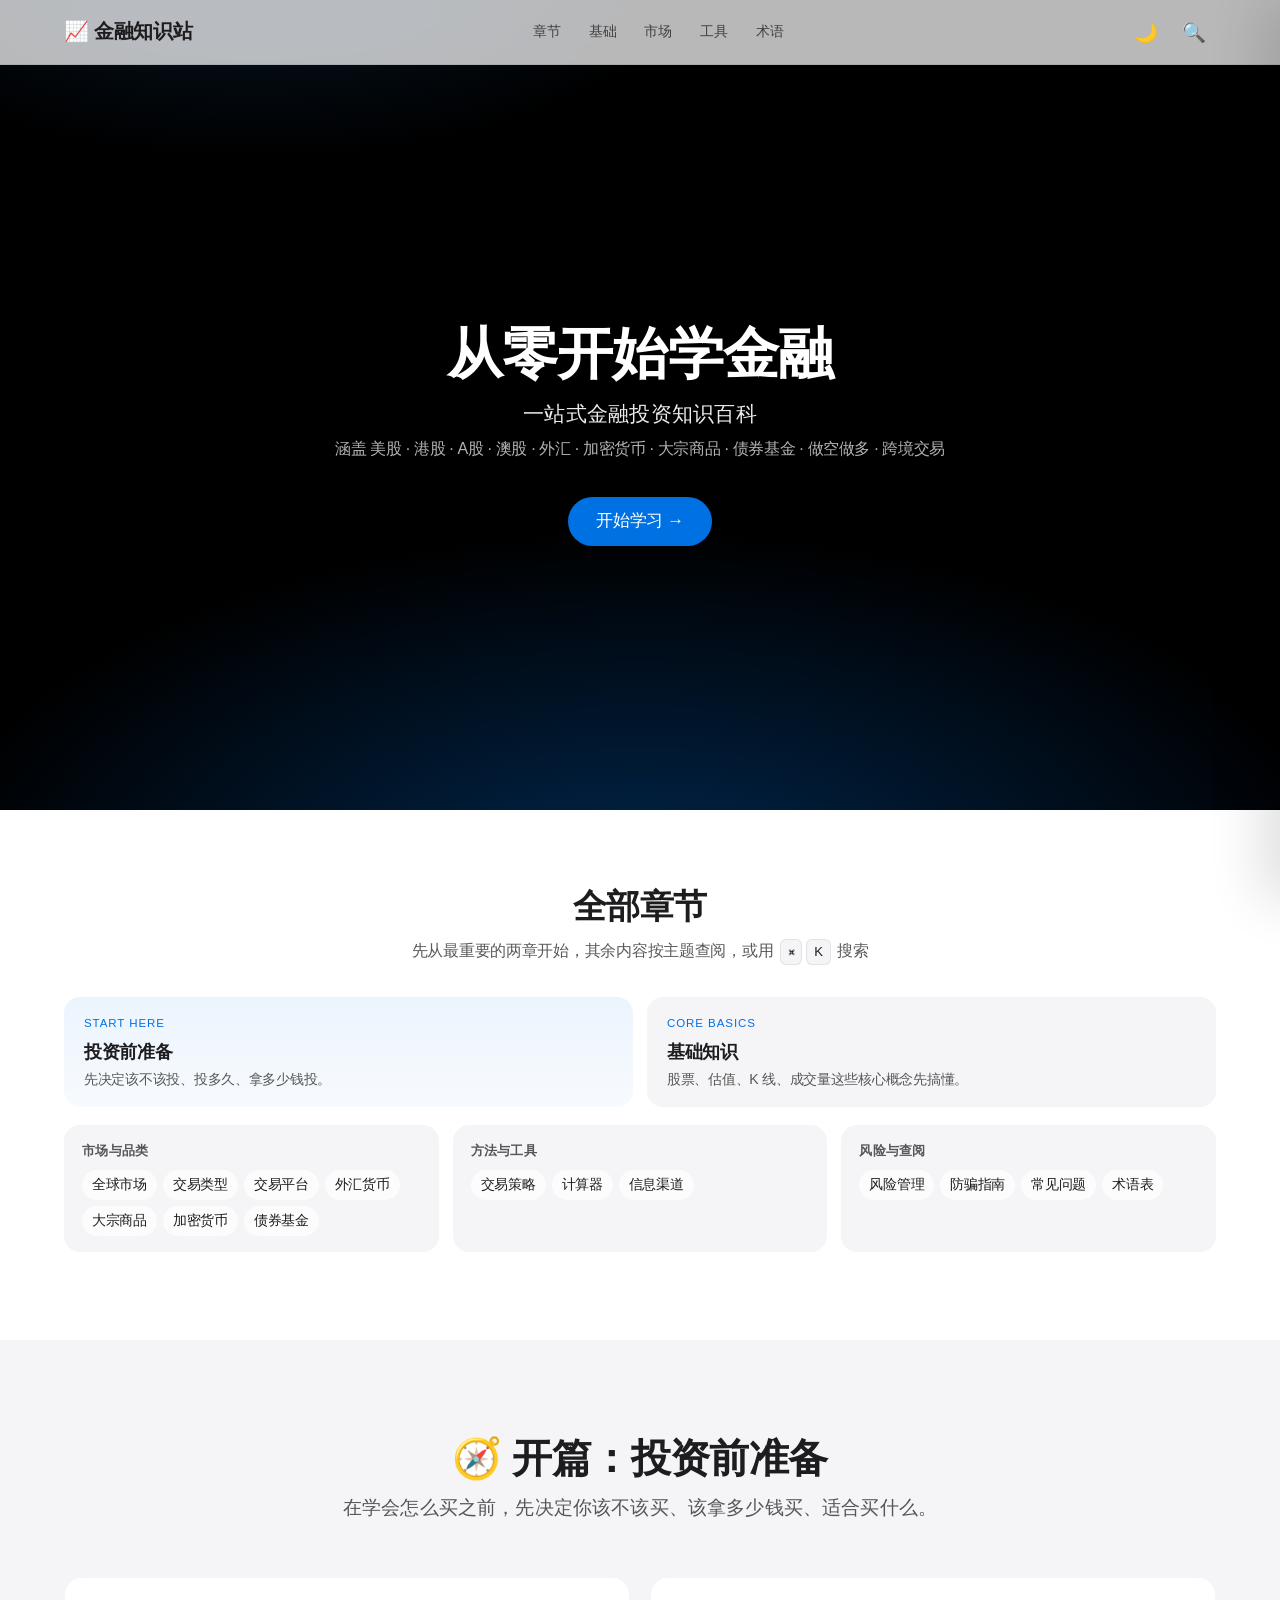
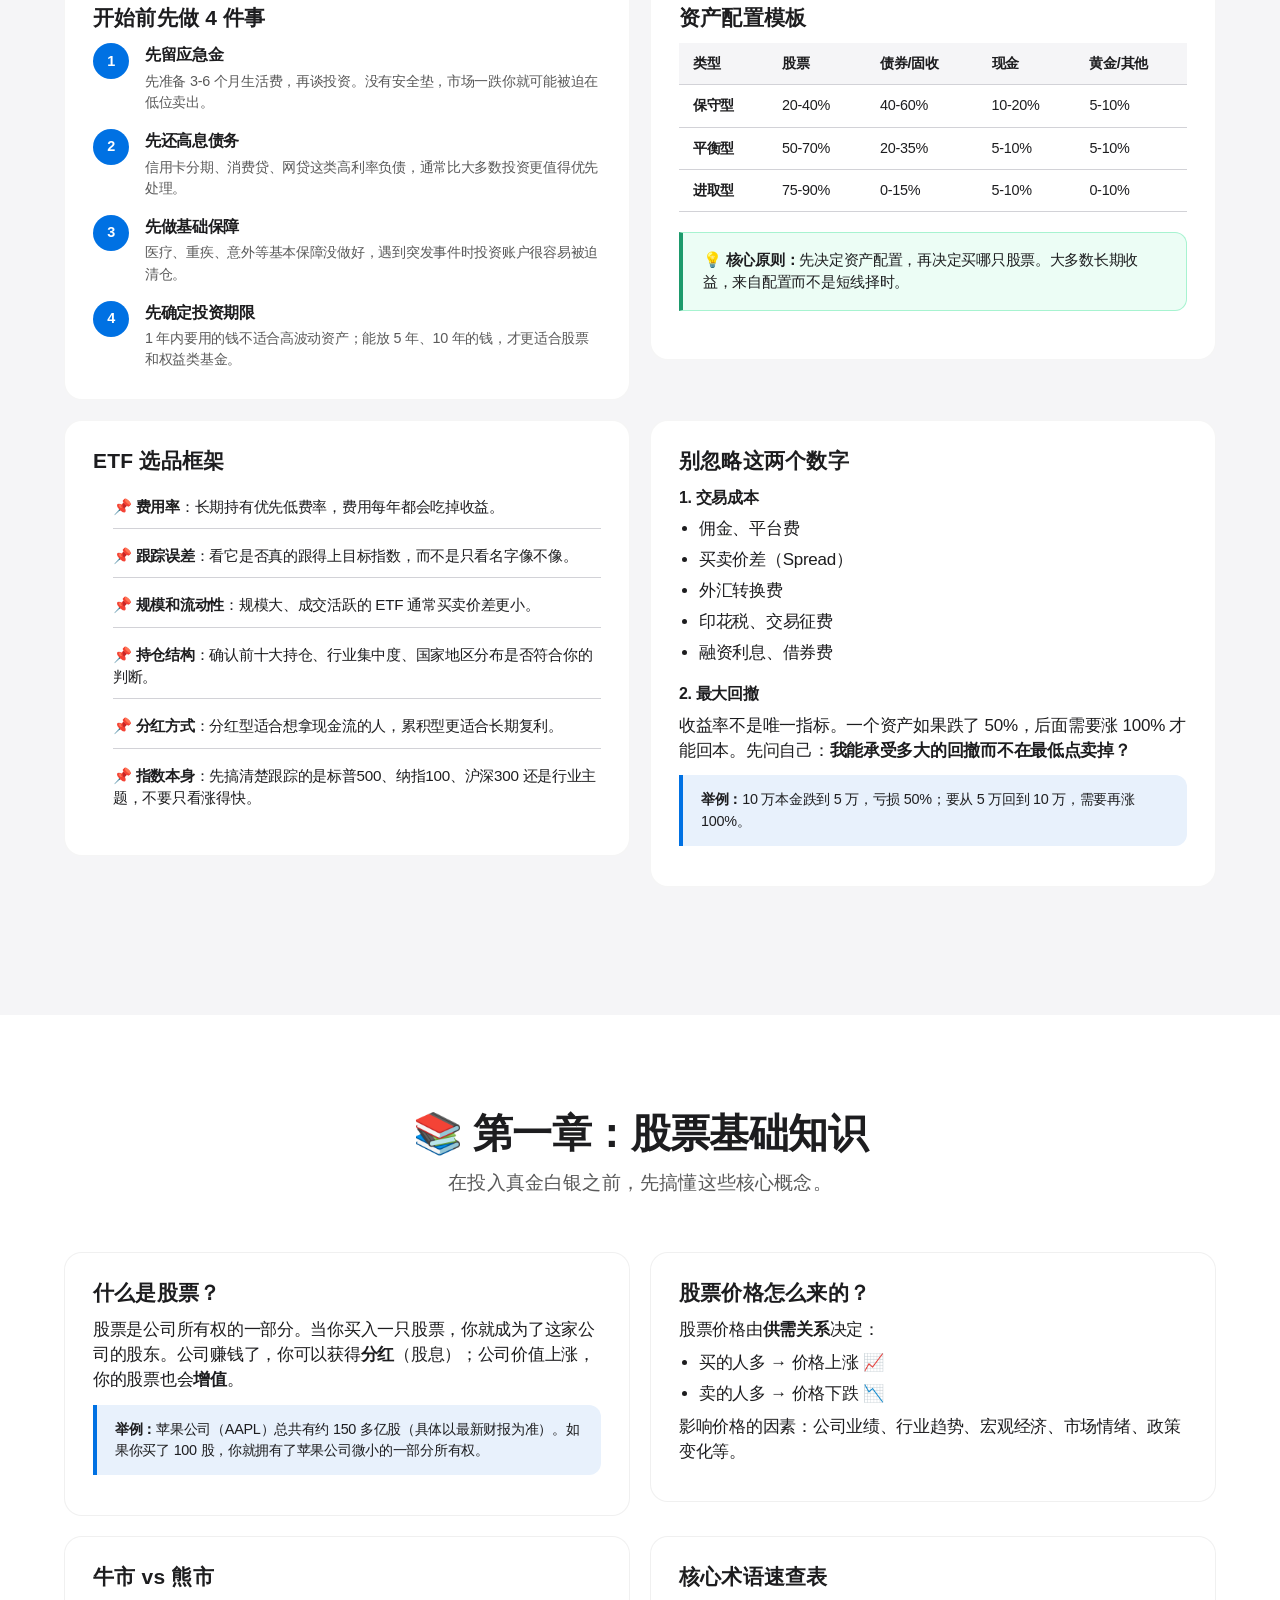
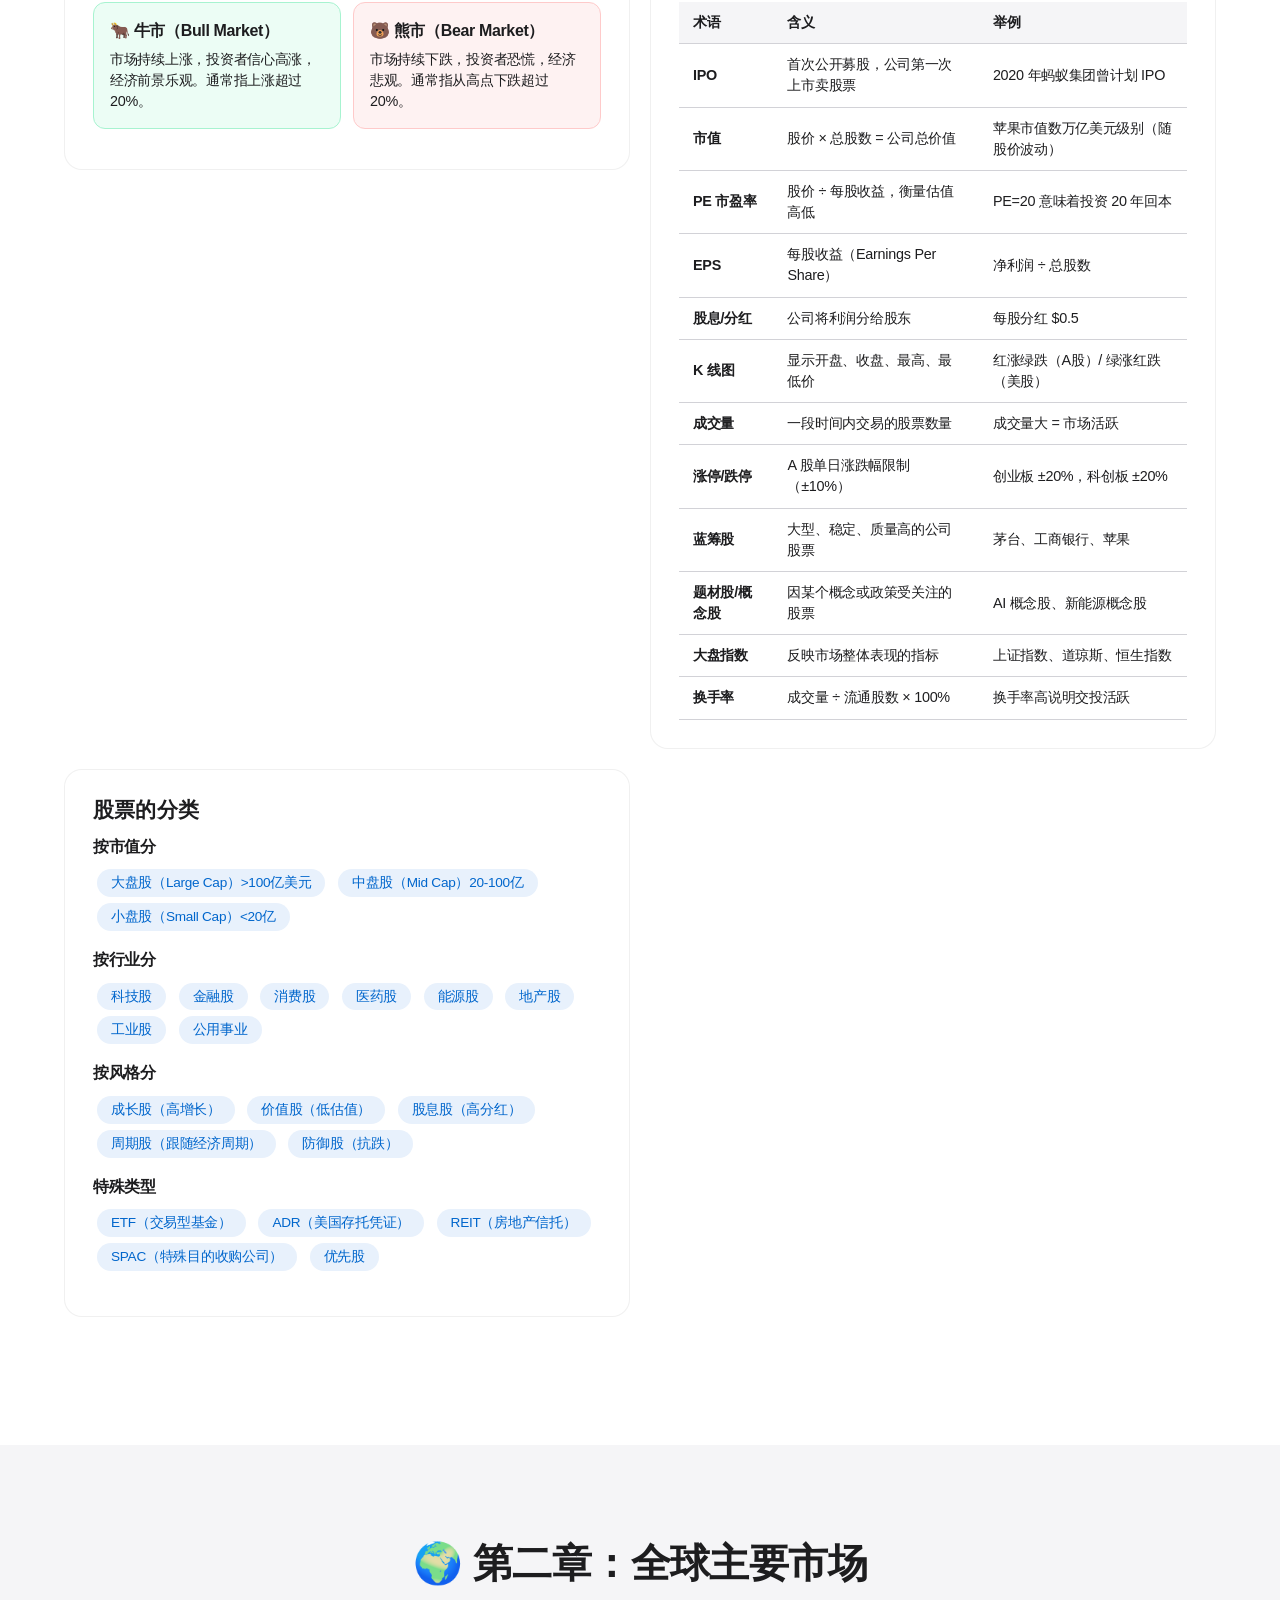
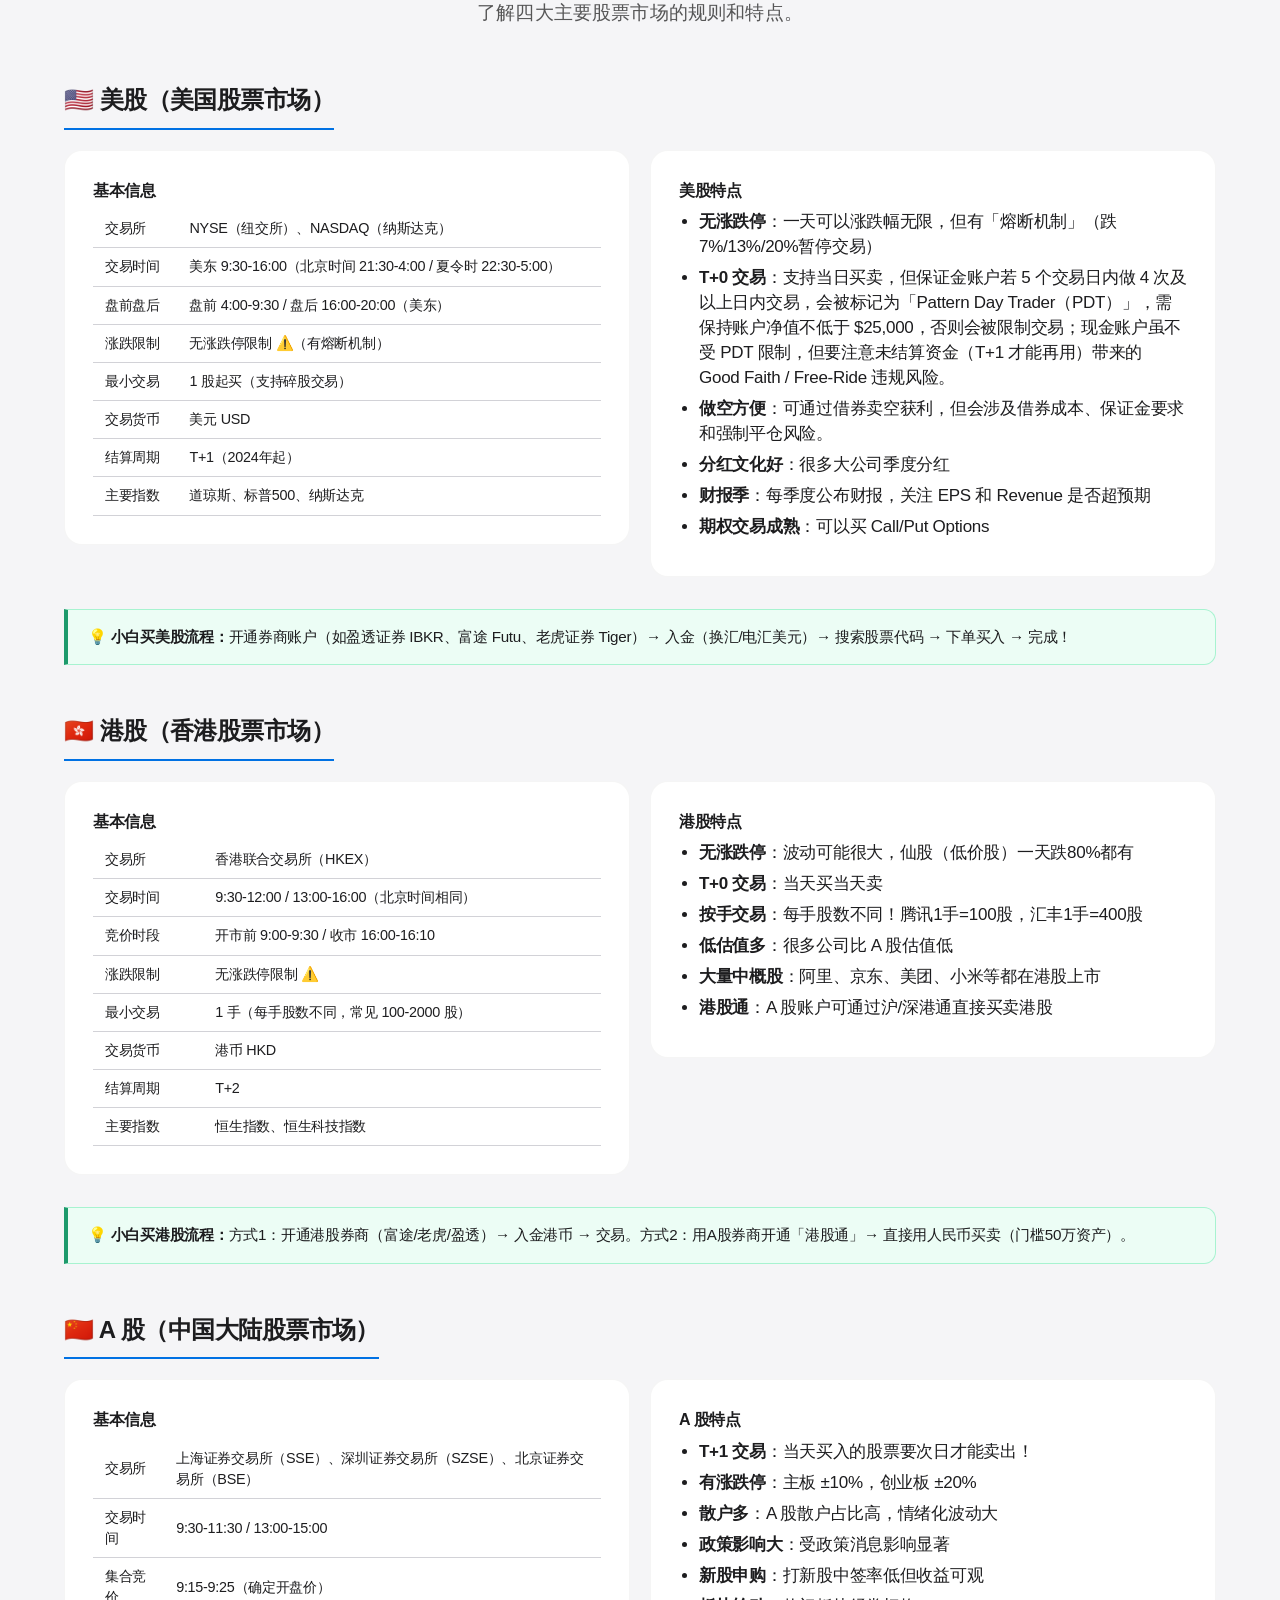
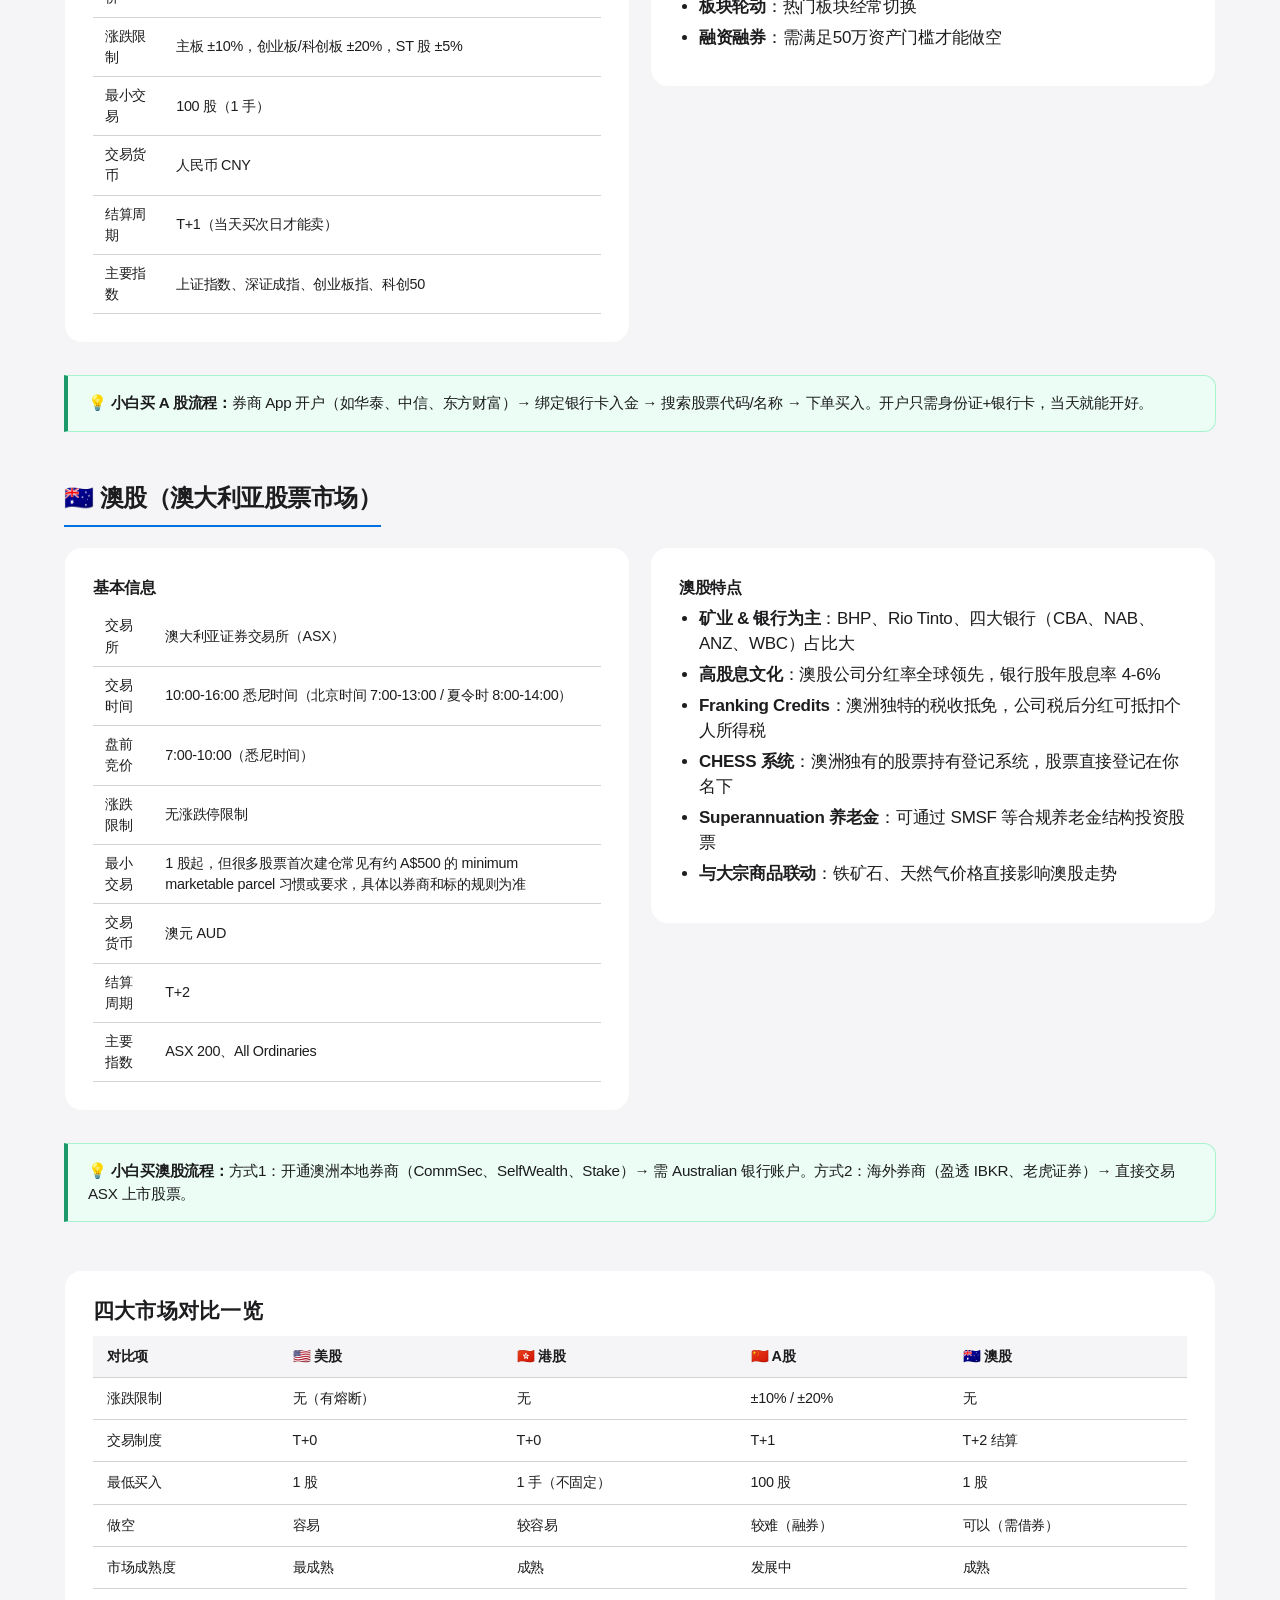
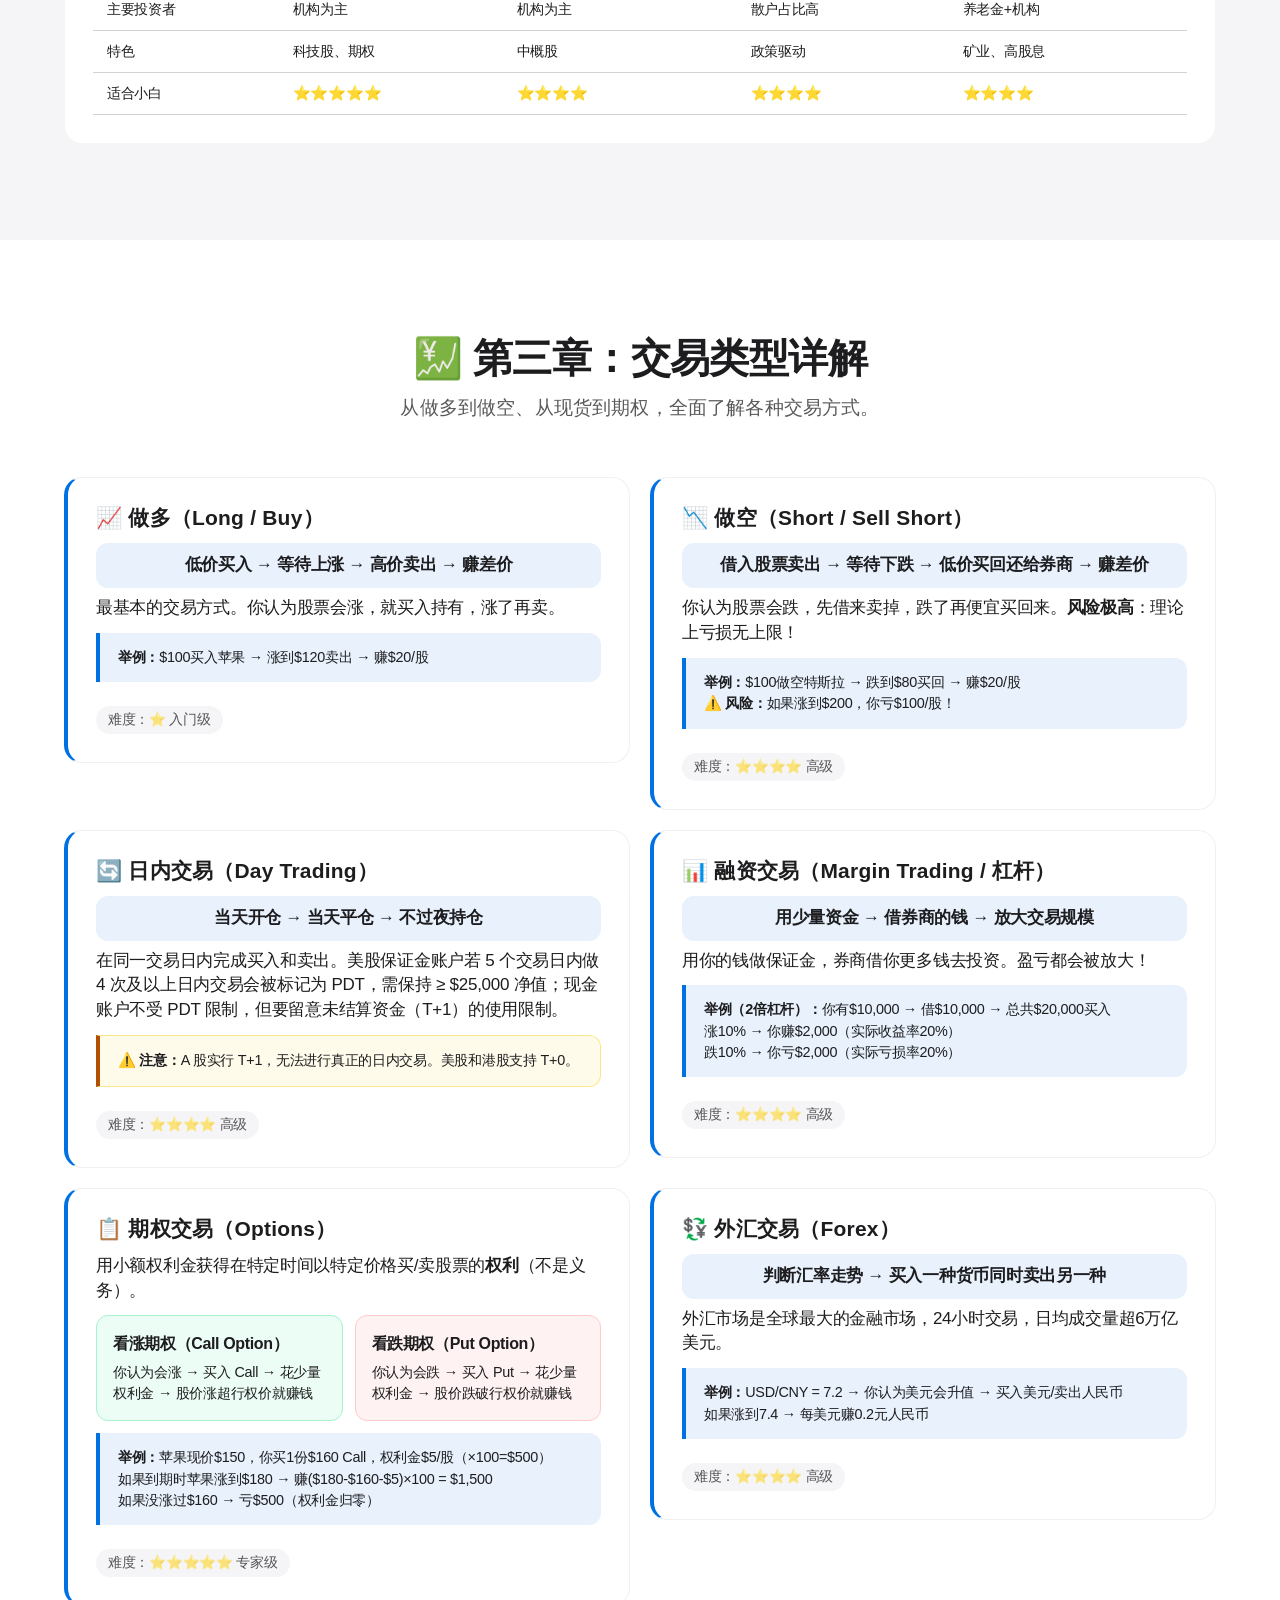
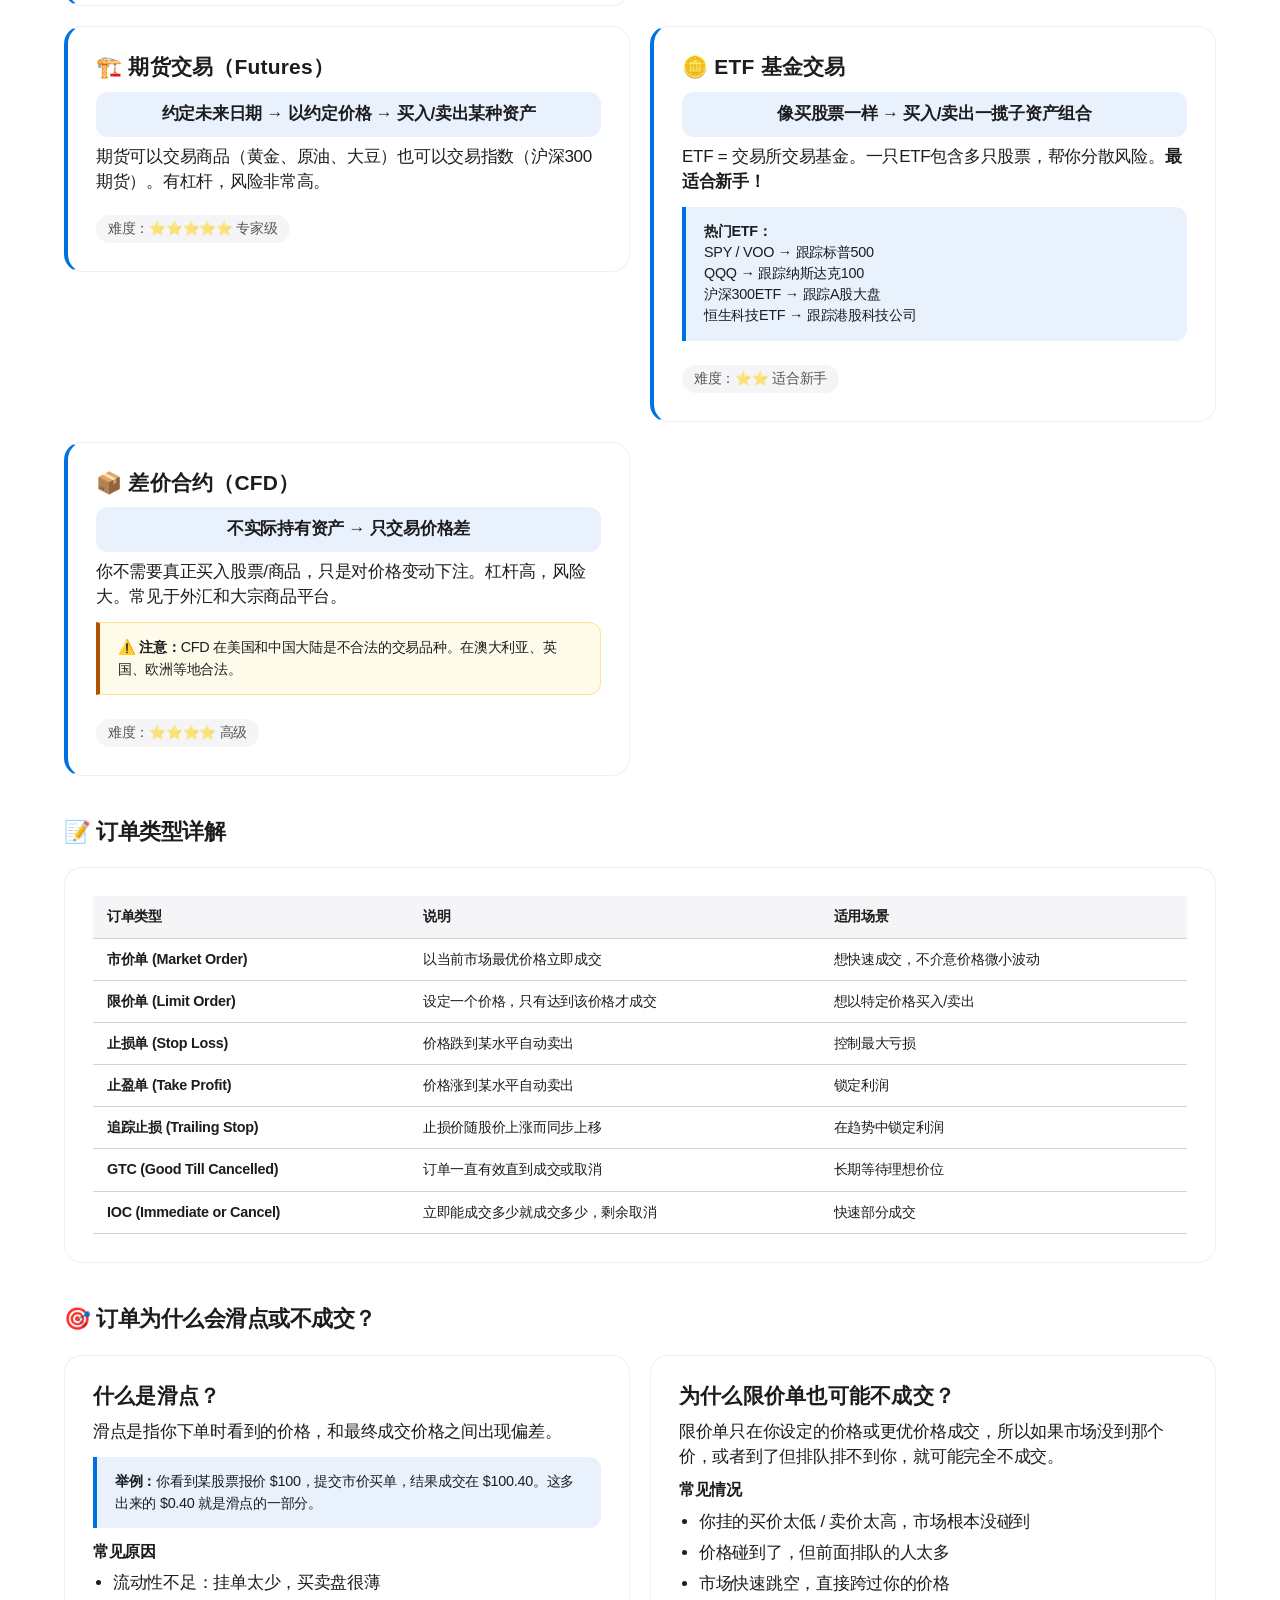
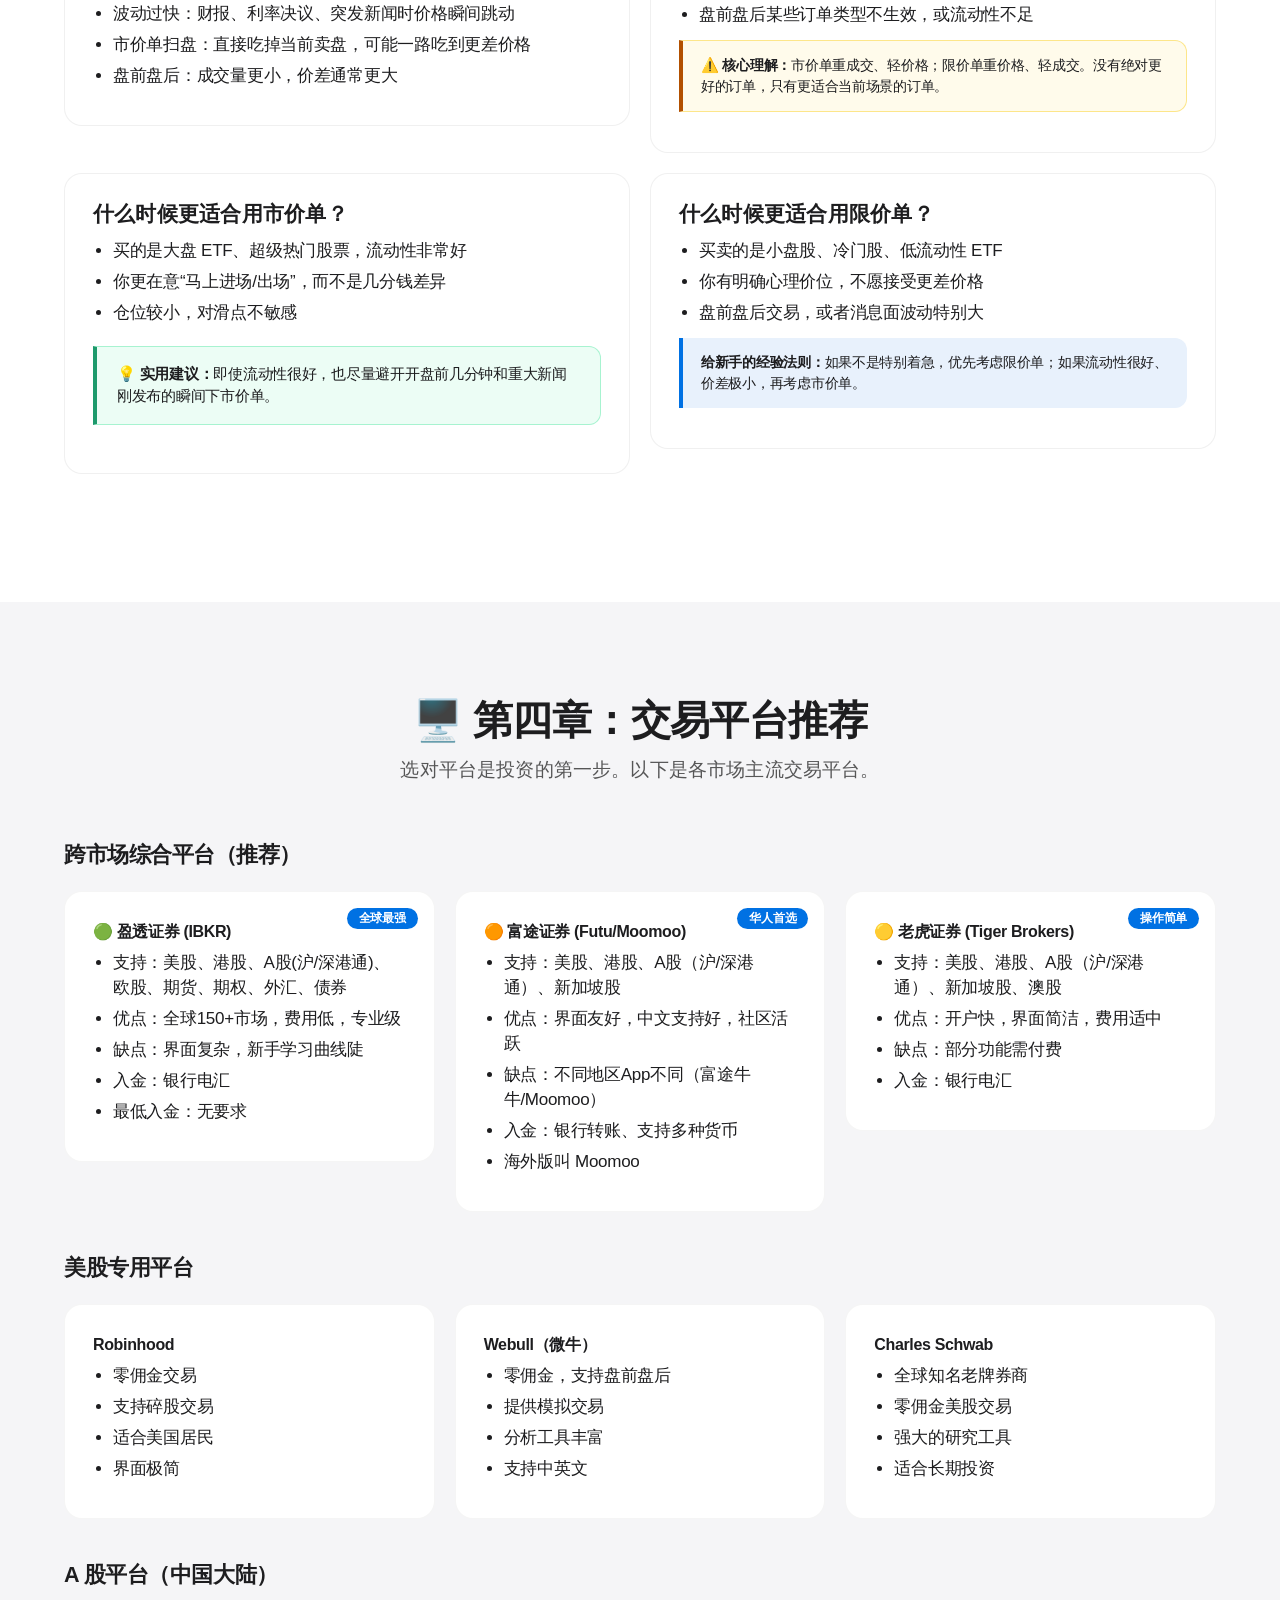
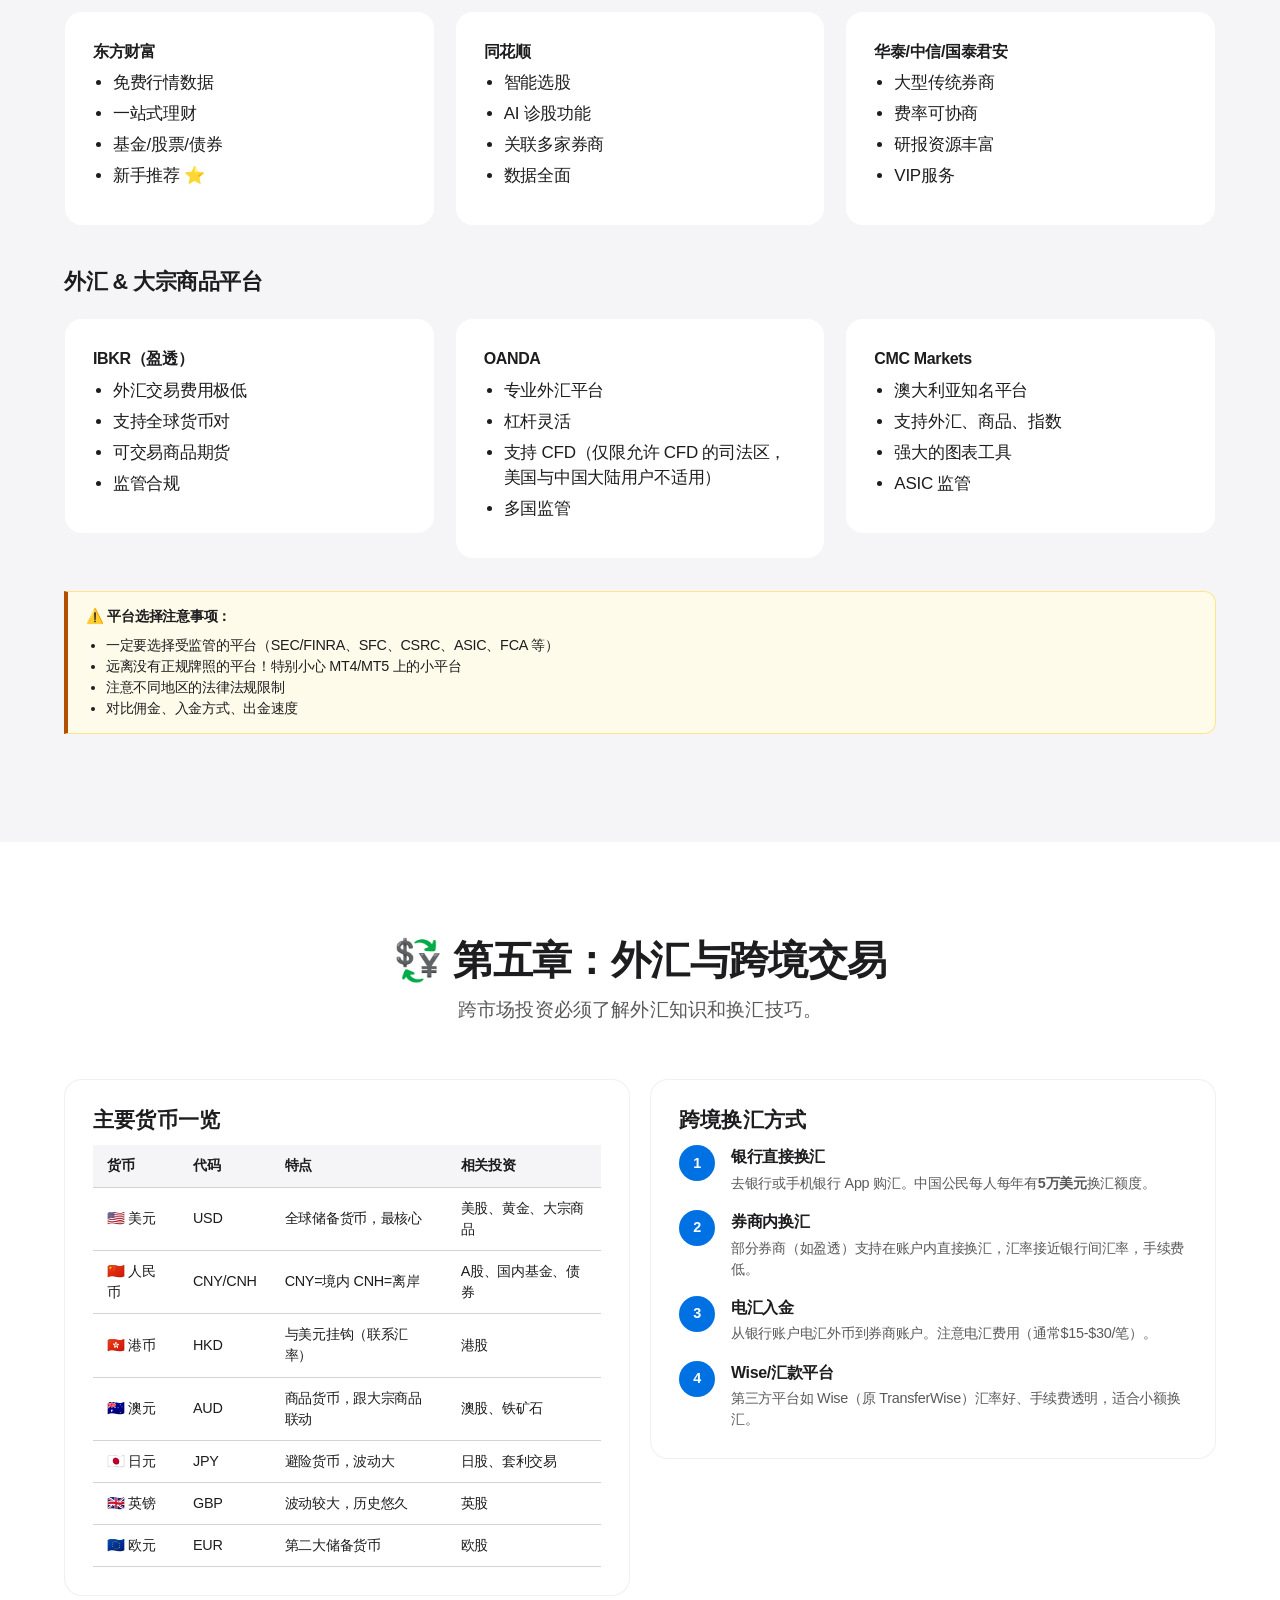
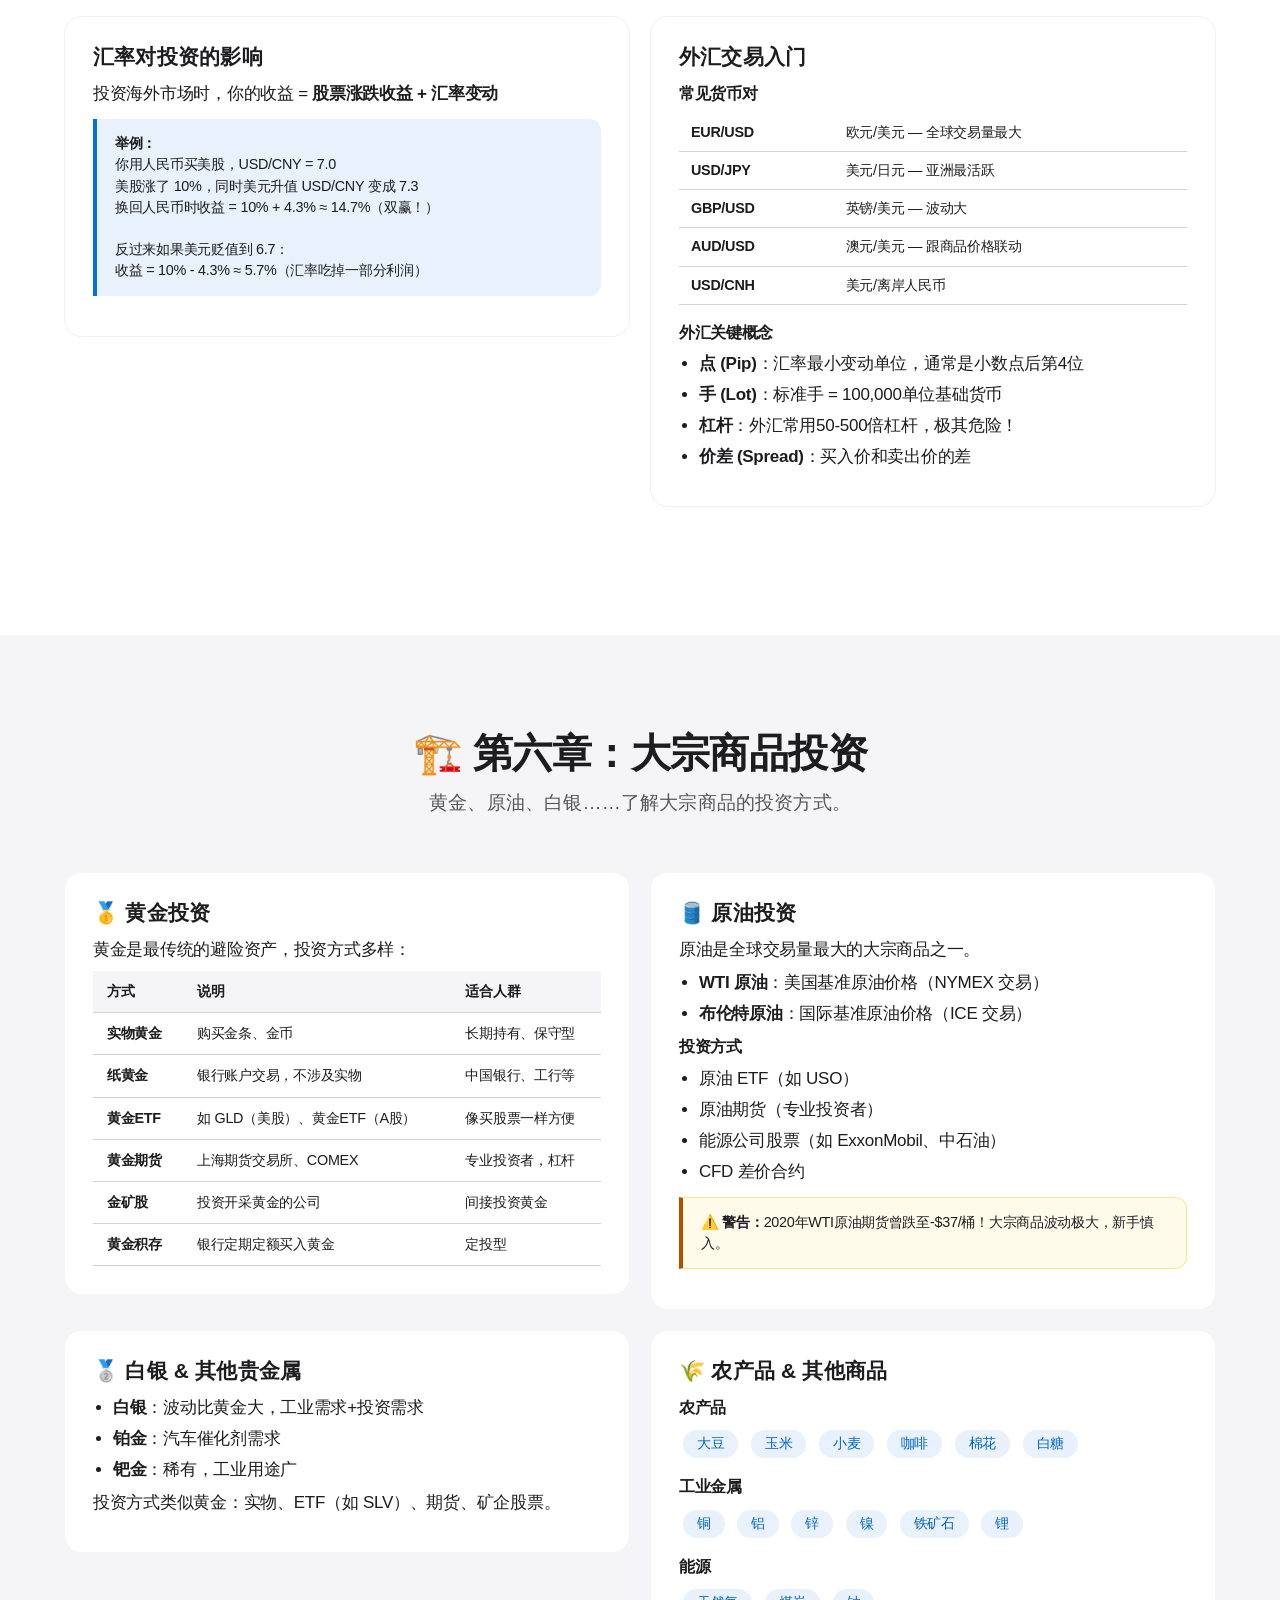
==== index.html @ 6a653ce7 "Initial commit: finance learning site" ====
<!DOCTYPE html>
<html lang="zh-CN">
<head>
    <meta charset="UTF-8">
    <meta name="viewport" content="width=device-width, initial-scale=1.0">
    <title>金融知识站 - 从小白到炒股达人</title>
    <meta name="description" content="一站式金融投资知识百科：美股、港股、A股、澳股、外汇、加密货币、大宗商品、债券基金全覆盖。从零基础到投资达人的完整学习路径。">
    <meta name="keywords" content="股票入门,美股,港股,A股,外汇,黄金,加密货币,ETF,做空,期权,投资理财,金融知识">
    <meta property="og:title" content="金融知识站 - 从小白到炒股达人">
    <meta property="og:description" content="一站式金融投资知识百科，涵盖全球股市、外汇、加密货币、大宗商品、债券基金。">
    <meta property="og:type" content="website">
    <meta name="theme-color" content="#667eea">
    <link rel="stylesheet" href="style.css">
    <link rel="icon" href="data:image/svg+xml,<svg xmlns='http://www.w3.org/2000/svg' viewBox='0 0 100 100'><text y='.9em' font-size='90'>📈</text></svg>">
</head>
<body>
    <!-- 阅读进度条 -->
    <div class="progress-bar" id="progressBar"></div>

    <!-- 导航栏 -->
    <nav class="navbar" id="navbar">
        <div class="nav-container">
            <a href="#" class="nav-logo">📈 金融知识站</a>
            <ul class="nav-quick">
                <li><a href="#chapters">章节</a></li>
                <li><a href="#basics">基础</a></li>
                <li><a href="#markets">市场</a></li>
                <li><a href="#calculators">工具</a></li>
                <li><a href="#glossary">术语</a></li>
            </ul>
            <div class="nav-right">
                <button class="theme-toggle" id="themeToggle" aria-label="切换暗色模式" title="切换暗色/亮色模式">🌙</button>
                <button class="search-toggle" id="searchToggle" aria-label="搜索 (Cmd+K)" title="搜索内容 (Cmd+K)">🔍</button>
                <button class="nav-toggle" id="navToggle" aria-label="打开菜单" aria-expanded="false">☰</button>
            </div>
        </div>
    </nav>

    <div class="nav-backdrop" id="navBackdrop"></div>
    <aside class="nav-drawer" id="navMenu" aria-label="章节导航">
        <div class="nav-drawer-header">
            <p class="nav-drawer-label">快速导航</p>
            <button class="nav-drawer-close" id="navClose" aria-label="关闭菜单">✕</button>
        </div>
        <ul class="nav-menu-list">
            <li><a href="#hero">首页</a></li>
            <li><a href="#prep">投资前准备</a></li>
            <li><a href="#basics">基础知识</a></li>
            <li><a href="#markets">全球市场</a></li>
            <li><a href="#trading-types">交易类型</a></li>
            <li><a href="#platforms">交易平台</a></li>
            <li><a href="#currencies">外汇货币</a></li>
            <li><a href="#commodities">大宗商品</a></li>
            <li><a href="#crypto">加密货币</a></li>
            <li><a href="#bonds-funds">债券基金</a></li>
            <li><a href="#strategies">交易策略</a></li>
            <li><a href="#calculators">计算器</a></li>
            <li><a href="#info-sources">信息渠道</a></li>
            <li><a href="#risk">风险管理</a></li>
            <li><a href="#scams">防骗指南</a></li>
            <li><a href="#faq">FAQ</a></li>
            <li><a href="#glossary">术语表</a></li>
        </ul>
    </aside>

    <!-- 搜索弹窗 -->
    <div class="search-overlay" id="searchOverlay">
        <div class="search-modal">
            <div class="search-header">
                <input type="text" class="search-input" id="searchInput" placeholder="搜索术语、概念、平台..." autocomplete="off">
                <button class="search-close" id="searchClose">✕</button>
            </div>
            <div class="search-results" id="searchResults">
                <p class="search-hint">输入关键词搜索全站内容，如 "做空"、"ETF"、"黄金"...</p>
            </div>
        </div>
    </div>

    <!-- Hero 区块 -->
    <section class="hero" id="hero">
        <div class="hero-content">
            <h1>从零开始学金融</h1>
            <p class="hero-subtitle">一站式金融投资知识百科</p>
            <p class="hero-desc">涵盖 美股 · 港股 · A股 · 澳股 · 外汇 · 加密货币 · 大宗商品 · 债券基金 · 做空做多 · 跨境交易</p>
            <a href="#basics" class="cta-btn">开始学习 →</a>
        </div>
    </section>

    <!-- 全部章节 -->
    <section class="chapters-section" id="chapters">
        <div class="container">
            <div class="chapters-head">
                <h2 class="chapters-title">全部章节</h2>
                <p class="chapters-hint">先从最重要的两章开始，其余内容按主题查阅，或用 <kbd>⌘</kbd><kbd>K</kbd> 搜索</p>
            </div>

            <div class="chapters-featured">
                <a class="chapter-feature primary" href="#prep">
                    <span class="chapter-feature-kicker">Start Here</span>
                    <strong>投资前准备</strong>
                    <span>先决定该不该投、投多久、拿多少钱投。</span>
                </a>
                <a class="chapter-feature" href="#basics">
                    <span class="chapter-feature-kicker">Core Basics</span>
                    <strong>基础知识</strong>
                    <span>股票、估值、K 线、成交量这些核心概念先搞懂。</span>
                </a>
            </div>

            <div class="chapter-groups">
                <section class="chapter-group">
                    <h3>市场与品类</h3>
                    <div class="chapter-link-list">
                        <a href="#markets">全球市场</a>
                        <a href="#trading-types">交易类型</a>
                        <a href="#platforms">交易平台</a>
                        <a href="#currencies">外汇货币</a>
                        <a href="#commodities">大宗商品</a>
                        <a href="#crypto">加密货币</a>
                        <a href="#bonds-funds">债券基金</a>
                    </div>
                </section>

                <section class="chapter-group">
                    <h3>方法与工具</h3>
                    <div class="chapter-link-list">
                        <a href="#strategies">交易策略</a>
                        <a href="#calculators">计算器</a>
                        <a href="#info-sources">信息渠道</a>
                    </div>
                </section>

                <section class="chapter-group">
                    <h3>风险与查阅</h3>
                    <div class="chapter-link-list">
                        <a href="#risk">风险管理</a>
                        <a href="#scams">防骗指南</a>
                        <a href="#faq">常见问题</a>
                        <a href="#glossary">术语表</a>
                    </div>
                </section>
            </div>
        </div>
    </section>

    <!-- 开篇：投资前准备 -->
    <section class="section section-alt" id="prep">
        <div class="container">
            <h2 class="section-title">🧭 开篇：投资前准备</h2>
            <p class="section-intro">在学会怎么买之前，先决定你该不该买、该拿多少钱买、适合买什么。</p>

            <div class="card-grid cols-2">
                <div class="card">
                    <h3>开始前先做 4 件事</h3>
                    <div class="step-list">
                        <div class="step">
                            <span class="step-num">1</span>
                            <div>
                                <h4>先留应急金</h4>
                                <p>先准备 3-6 个月生活费，再谈投资。没有安全垫，市场一跌你就可能被迫在低位卖出。</p>
                            </div>
                        </div>
                        <div class="step">
                            <span class="step-num">2</span>
                            <div>
                                <h4>先还高息债务</h4>
                                <p>信用卡分期、消费贷、网贷这类高利率负债，通常比大多数投资更值得优先处理。</p>
                            </div>
                        </div>
                        <div class="step">
                            <span class="step-num">3</span>
                            <div>
                                <h4>先做基础保障</h4>
                                <p>医疗、重疾、意外等基本保障没做好，遇到突发事件时投资账户很容易被迫清仓。</p>
                            </div>
                        </div>
                        <div class="step">
                            <span class="step-num">4</span>
                            <div>
                                <h4>先确定投资期限</h4>
                                <p>1 年内要用的钱不适合高波动资产；能放 5 年、10 年的钱，才更适合股票和权益类基金。</p>
                            </div>
                        </div>
                    </div>
                </div>

                <div class="card">
                    <h3>资产配置模板</h3>
                    <table class="info-table">
                        <thead>
                            <tr><th>类型</th><th>股票</th><th>债券/固收</th><th>现金</th><th>黄金/其他</th></tr>
                        </thead>
                        <tbody>
                            <tr><td><strong>保守型</strong></td><td>20-40%</td><td>40-60%</td><td>10-20%</td><td>5-10%</td></tr>
                            <tr><td><strong>平衡型</strong></td><td>50-70%</td><td>20-35%</td><td>5-10%</td><td>5-10%</td></tr>
                            <tr><td><strong>进取型</strong></td><td>75-90%</td><td>0-15%</td><td>5-10%</td><td>0-10%</td></tr>
                        </tbody>
                    </table>
                    <div class="tip-box">
                        <strong>💡 核心原则：</strong>先决定资产配置，再决定买哪只股票。大多数长期收益，来自配置而不是短线择时。
                    </div>
                </div>

                <div class="card">
                    <h3>ETF 选品框架</h3>
                    <ul class="tips-list">
                        <li>📌 <strong>费用率</strong>：长期持有优先低费率，费用每年都会吃掉收益。</li>
                        <li>📌 <strong>跟踪误差</strong>：看它是否真的跟得上目标指数，而不是只看名字像不像。</li>
                        <li>📌 <strong>规模和流动性</strong>：规模大、成交活跃的 ETF 通常买卖价差更小。</li>
                        <li>📌 <strong>持仓结构</strong>：确认前十大持仓、行业集中度、国家地区分布是否符合你的判断。</li>
                        <li>📌 <strong>分红方式</strong>：分红型适合想拿现金流的人，累积型更适合长期复利。</li>
                        <li>📌 <strong>指数本身</strong>：先搞清楚跟踪的是标普500、纳指100、沪深300 还是行业主题，不要只看涨得快。</li>
                    </ul>
                </div>

                <div class="card">
                    <h3>别忽略这两个数字</h3>
                    <h4>1. 交易成本</h4>
                    <ul>
                        <li>佣金、平台费</li>
                        <li>买卖价差（Spread）</li>
                        <li>外汇转换费</li>
                        <li>印花税、交易征费</li>
                        <li>融资利息、借券费</li>
                    </ul>
                    <h4 style="margin-top:1rem;">2. 最大回撤</h4>
                    <p>收益率不是唯一指标。一个资产如果跌了 50%，后面需要涨 100% 才能回本。先问自己：<strong>我能承受多大的回撤而不在最低点卖掉？</strong></p>
                    <div class="example-box">
                        <strong>举例：</strong>10 万本金跌到 5 万，亏损 50%；要从 5 万回到 10 万，需要再涨 100%。
                    </div>
                </div>
            </div>
        </div>
    </section>

    <!-- ============================== -->
    <!-- 第一章：基础知识 -->
    <!-- ============================== -->
    <section class="section" id="basics">
        <div class="container">
            <h2 class="section-title">📚 第一章：股票基础知识</h2>
            <p class="section-intro">在投入真金白银之前，先搞懂这些核心概念。</p>

            <div class="card-grid">
                <div class="card">
                    <h3>什么是股票？</h3>
                    <p>股票是公司所有权的一部分。当你买入一只股票，你就成为了这家公司的股东。公司赚钱了，你可以获得<strong>分红</strong>（股息）；公司价值上涨，你的股票也会<strong>增值</strong>。</p>
                    <div class="example-box">
                        <strong>举例：</strong>苹果公司（AAPL）总共有约 150 多亿股（具体以最新财报为准）。如果你买了 100 股，你就拥有了苹果公司微小的一部分所有权。
                    </div>
                </div>

                <div class="card">
                    <h3>股票价格怎么来的？</h3>
                    <p>股票价格由<strong>供需关系</strong>决定：</p>
                    <ul>
                        <li>买的人多 → 价格上涨 📈</li>
                        <li>卖的人多 → 价格下跌 📉</li>
                    </ul>
                    <p>影响价格的因素：公司业绩、行业趋势、宏观经济、市场情绪、政策变化等。</p>
                </div>

                <div class="card">
                    <h3>牛市 vs 熊市</h3>
                    <div class="comparison">
                        <div class="comp-item bull">
                            <h4>🐂 牛市（Bull Market）</h4>
                            <p>市场持续上涨，投资者信心高涨，经济前景乐观。通常指上涨超过 20%。</p>
                        </div>
                        <div class="comp-item bear">
                            <h4>🐻 熊市（Bear Market）</h4>
                            <p>市场持续下跌，投资者恐慌，经济悲观。通常指从高点下跌超过 20%。</p>
                        </div>
                    </div>
                </div>

                <div class="card">
                    <h3>核心术语速查表</h3>
                    <table class="info-table">
                        <thead>
                            <tr><th>术语</th><th>含义</th><th>举例</th></tr>
                        </thead>
                        <tbody>
                            <tr><td><strong>IPO</strong></td><td>首次公开募股，公司第一次上市卖股票</td><td>2020 年蚂蚁集团曾计划 IPO</td></tr>
                            <tr><td><strong>市值</strong></td><td>股价 × 总股数 = 公司总价值</td><td>苹果市值数万亿美元级别（随股价波动）</td></tr>
                            <tr><td><strong>PE 市盈率</strong></td><td>股价 ÷ 每股收益，衡量估值高低</td><td>PE=20 意味着投资 20 年回本</td></tr>
                            <tr><td><strong>EPS</strong></td><td>每股收益（Earnings Per Share）</td><td>净利润 ÷ 总股数</td></tr>
                            <tr><td><strong>股息/分红</strong></td><td>公司将利润分给股东</td><td>每股分红 $0.5</td></tr>
                            <tr><td><strong>K 线图</strong></td><td>显示开盘、收盘、最高、最低价</td><td>红涨绿跌（A股）/ 绿涨红跌（美股）</td></tr>
                            <tr><td><strong>成交量</strong></td><td>一段时间内交易的股票数量</td><td>成交量大 = 市场活跃</td></tr>
                            <tr><td><strong>涨停/跌停</strong></td><td>A 股单日涨跌幅限制（±10%）</td><td>创业板 ±20%，科创板 ±20%</td></tr>
                            <tr><td><strong>蓝筹股</strong></td><td>大型、稳定、质量高的公司股票</td><td>茅台、工商银行、苹果</td></tr>
                            <tr><td><strong>题材股/概念股</strong></td><td>因某个概念或政策受关注的股票</td><td>AI 概念股、新能源概念股</td></tr>
                            <tr><td><strong>大盘指数</strong></td><td>反映市场整体表现的指标</td><td>上证指数、道琼斯、恒生指数</td></tr>
                            <tr><td><strong>换手率</strong></td><td>成交量 ÷ 流通股数 × 100%</td><td>换手率高说明交投活跃</td></tr>
                        </tbody>
                    </table>
                </div>

                <div class="card">
                    <h3>股票的分类</h3>
                    <div class="tag-group">
                        <h4>按市值分</h4>
                        <span class="tag">大盘股（Large Cap）>100亿美元</span>
                        <span class="tag">中盘股（Mid Cap）20-100亿</span>
                        <span class="tag">小盘股（Small Cap）<20亿</span>
                    </div>
                    <div class="tag-group">
                        <h4>按行业分</h4>
                        <span class="tag">科技股</span>
                        <span class="tag">金融股</span>
                        <span class="tag">消费股</span>
                        <span class="tag">医药股</span>
                        <span class="tag">能源股</span>
                        <span class="tag">地产股</span>
                        <span class="tag">工业股</span>
                        <span class="tag">公用事业</span>
                    </div>
                    <div class="tag-group">
                        <h4>按风格分</h4>
                        <span class="tag">成长股（高增长）</span>
                        <span class="tag">价值股（低估值）</span>
                        <span class="tag">股息股（高分红）</span>
                        <span class="tag">周期股（跟随经济周期）</span>
                        <span class="tag">防御股（抗跌）</span>
                    </div>
                    <div class="tag-group">
                        <h4>特殊类型</h4>
                        <span class="tag">ETF（交易型基金）</span>
                        <span class="tag">ADR（美国存托凭证）</span>
                        <span class="tag">REIT（房地产信托）</span>
                        <span class="tag">SPAC（特殊目的收购公司）</span>
                        <span class="tag">优先股</span>
                    </div>
                </div>
            </div>
        </div>
    </section>

    <!-- ============================== -->
    <!-- 第二章：全球市场 -->
    <!-- ============================== -->
    <section class="section section-alt" id="markets">
        <div class="container">
            <h2 class="section-title">🌍 第二章：全球主要市场</h2>
            <p class="section-intro">了解四大主要股票市场的规则和特点。</p>

            <!-- 美股 -->
            <div class="market-block">
                <h3 class="market-title">🇺🇸 美股（美国股票市场）</h3>
                <div class="card-grid cols-2">
                    <div class="card">
                        <h4>基本信息</h4>
                        <table class="info-table compact">
                            <tr><td>交易所</td><td>NYSE（纽交所）、NASDAQ（纳斯达克）</td></tr>
                            <tr><td>交易时间</td><td>美东 9:30-16:00（北京时间 21:30-4:00 / 夏令时 22:30-5:00）</td></tr>
                            <tr><td>盘前盘后</td><td>盘前 4:00-9:30 / 盘后 16:00-20:00（美东）</td></tr>
                            <tr><td>涨跌限制</td><td>无涨跌停限制 ⚠️（有熔断机制）</td></tr>
                            <tr><td>最小交易</td><td>1 股起买（支持碎股交易）</td></tr>
                            <tr><td>交易货币</td><td>美元 USD</td></tr>
                            <tr><td>结算周期</td><td>T+1（2024年起）</td></tr>
                            <tr><td>主要指数</td><td>道琼斯、标普500、纳斯达克</td></tr>
                        </table>
                    </div>
                    <div class="card">
                        <h4>美股特点</h4>
                        <ul>
                            <li><strong>无涨跌停</strong>：一天可以涨跌幅无限，但有「熔断机制」（跌7%/13%/20%暂停交易）</li>
                            <li><strong>T+0 交易</strong>：支持当日买卖，但保证金账户若 5 个交易日内做 4 次及以上日内交易，会被标记为「Pattern Day Trader（PDT）」，需保持账户净值不低于 $25,000，否则会被限制交易；现金账户虽不受 PDT 限制，但要注意未结算资金（T+1 才能再用）带来的 Good Faith / Free-Ride 违规风险。</li>
                            <li><strong>做空方便</strong>：可通过借券卖空获利，但会涉及借券成本、保证金要求和强制平仓风险。</li>
                            <li><strong>分红文化好</strong>：很多大公司季度分红</li>
                            <li><strong>财报季</strong>：每季度公布财报，关注 EPS 和 Revenue 是否超预期</li>
                            <li><strong>期权交易成熟</strong>：可以买 Call/Put Options</li>
                        </ul>
                    </div>
                </div>
                <div class="tip-box">
                    <strong>💡 小白买美股流程：</strong>开通券商账户（如盈透证券 IBKR、富途 Futu、老虎证券 Tiger）→ 入金（换汇/电汇美元）→ 搜索股票代码 → 下单买入 → 完成！
                </div>
            </div>

            <!-- 港股 -->
            <div class="market-block">
                <h3 class="market-title">🇭🇰 港股（香港股票市场）</h3>
                <div class="card-grid cols-2">
                    <div class="card">
                        <h4>基本信息</h4>
                        <table class="info-table compact">
                            <tr><td>交易所</td><td>香港联合交易所（HKEX）</td></tr>
                            <tr><td>交易时间</td><td>9:30-12:00 / 13:00-16:00（北京时间相同）</td></tr>
                            <tr><td>竞价时段</td><td>开市前 9:00-9:30 / 收市 16:00-16:10</td></tr>
                            <tr><td>涨跌限制</td><td>无涨跌停限制 ⚠️</td></tr>
                            <tr><td>最小交易</td><td>1 手（每手股数不同，常见 100-2000 股）</td></tr>
                            <tr><td>交易货币</td><td>港币 HKD</td></tr>
                            <tr><td>结算周期</td><td>T+2</td></tr>
                            <tr><td>主要指数</td><td>恒生指数、恒生科技指数</td></tr>
                        </table>
                    </div>
                    <div class="card">
                        <h4>港股特点</h4>
                        <ul>
                            <li><strong>无涨跌停</strong>：波动可能很大，仙股（低价股）一天跌80%都有</li>
                            <li><strong>T+0 交易</strong>：当天买当天卖</li>
                            <li><strong>按手交易</strong>：每手股数不同！腾讯1手=100股，汇丰1手=400股</li>
                            <li><strong>低估值多</strong>：很多公司比 A 股估值低</li>
                            <li><strong>大量中概股</strong>：阿里、京东、美团、小米等都在港股上市</li>
                            <li><strong>港股通</strong>：A 股账户可通过沪/深港通直接买卖港股</li>
                        </ul>
                    </div>
                </div>
                <div class="tip-box">
                    <strong>💡 小白买港股流程：</strong>方式1：开通港股券商（富途/老虎/盈透）→ 入金港币 → 交易。方式2：用A股券商开通「港股通」→ 直接用人民币买卖（门槛50万资产）。
                </div>
            </div>

            <!-- A 股 -->
            <div class="market-block">
                <h3 class="market-title">🇨🇳 A 股（中国大陆股票市场）</h3>
                <div class="card-grid cols-2">
                    <div class="card">
                        <h4>基本信息</h4>
                        <table class="info-table compact">
                            <tr><td>交易所</td><td>上海证券交易所（SSE）、深圳证券交易所（SZSE）、北京证券交易所（BSE）</td></tr>
                            <tr><td>交易时间</td><td>9:30-11:30 / 13:00-15:00</td></tr>
                            <tr><td>集合竞价</td><td>9:15-9:25（确定开盘价）</td></tr>
                            <tr><td>涨跌限制</td><td>主板 ±10%，创业板/科创板 ±20%，ST 股 ±5%</td></tr>
                            <tr><td>最小交易</td><td>100 股（1 手）</td></tr>
                            <tr><td>交易货币</td><td>人民币 CNY</td></tr>
                            <tr><td>结算周期</td><td>T+1（当天买次日才能卖）</td></tr>
                            <tr><td>主要指数</td><td>上证指数、深证成指、创业板指、科创50</td></tr>
                        </table>
                    </div>
                    <div class="card">
                        <h4>A 股特点</h4>
                        <ul>
                            <li><strong>T+1 交易</strong>：当天买入的股票要次日才能卖出！</li>
                            <li><strong>有涨跌停</strong>：主板 ±10%，创业板 ±20%</li>
                            <li><strong>散户多</strong>：A 股散户占比高，情绪化波动大</li>
                            <li><strong>政策影响大</strong>：受政策消息影响显著</li>
                            <li><strong>新股申购</strong>：打新股中签率低但收益可观</li>
                            <li><strong>板块轮动</strong>：热门板块经常切换</li>
                            <li><strong>融资融券</strong>：需满足50万资产门槛才能做空</li>
                        </ul>
                    </div>
                </div>
                <div class="tip-box">
                    <strong>💡 小白买 A 股流程：</strong>券商 App 开户（如华泰、中信、东方财富）→ 绑定银行卡入金 → 搜索股票代码/名称 → 下单买入。开户只需身份证+银行卡，当天就能开好。
                </div>
            </div>

            <!-- 澳股 -->
            <div class="market-block">
                <h3 class="market-title">🇦🇺 澳股（澳大利亚股票市场）</h3>
                <div class="card-grid cols-2">
                    <div class="card">
                        <h4>基本信息</h4>
                        <table class="info-table compact">
                            <tr><td>交易所</td><td>澳大利亚证券交易所（ASX）</td></tr>
                            <tr><td>交易时间</td><td>10:00-16:00 悉尼时间（北京时间 7:00-13:00 / 夏令时 8:00-14:00）</td></tr>
                            <tr><td>盘前竞价</td><td>7:00-10:00（悉尼时间）</td></tr>
                            <tr><td>涨跌限制</td><td>无涨跌停限制</td></tr>
                            <tr><td>最小交易</td><td>1 股起，但很多股票首次建仓常见有约 A$500 的 minimum marketable parcel 习惯或要求，具体以券商和标的规则为准</td></tr>
                            <tr><td>交易货币</td><td>澳元 AUD</td></tr>
                            <tr><td>结算周期</td><td>T+2</td></tr>
                            <tr><td>主要指数</td><td>ASX 200、All Ordinaries</td></tr>
                        </table>
                    </div>
                    <div class="card">
                        <h4>澳股特点</h4>
                        <ul>
                            <li><strong>矿业 & 银行为主</strong>：BHP、Rio Tinto、四大银行（CBA、NAB、ANZ、WBC）占比大</li>
                            <li><strong>高股息文化</strong>：澳股公司分红率全球领先，银行股年股息率 4-6%</li>
                            <li><strong>Franking Credits</strong>：澳洲独特的税收抵免，公司税后分红可抵扣个人所得税</li>
                            <li><strong>CHESS 系统</strong>：澳洲独有的股票持有登记系统，股票直接登记在你名下</li>
                            <li><strong>Superannuation 养老金</strong>：可通过 SMSF 等合规养老金结构投资股票</li>
                            <li><strong>与大宗商品联动</strong>：铁矿石、天然气价格直接影响澳股走势</li>
                        </ul>
                    </div>
                </div>
                <div class="tip-box">
                    <strong>💡 小白买澳股流程：</strong>方式1：开通澳洲本地券商（CommSec、SelfWealth、Stake）→ 需 Australian 银行账户。方式2：海外券商（盈透 IBKR、老虎证券）→ 直接交易 ASX 上市股票。
                </div>
            </div>

            <!-- 市场对比 -->
            <div class="card full-width">
                <h3>四大市场对比一览</h3>
                <div class="table-responsive">
                    <table class="info-table">
                        <thead>
                            <tr><th>对比项</th><th>🇺🇸 美股</th><th>🇭🇰 港股</th><th>🇨🇳 A股</th><th>🇦🇺 澳股</th></tr>
                        </thead>
                        <tbody>
                            <tr><td>涨跌限制</td><td>无（有熔断）</td><td>无</td><td>±10% / ±20%</td><td>无</td></tr>
                            <tr><td>交易制度</td><td>T+0</td><td>T+0</td><td>T+1</td><td>T+2 结算</td></tr>
                            <tr><td>最低买入</td><td>1 股</td><td>1 手（不固定）</td><td>100 股</td><td>1 股</td></tr>
                            <tr><td>做空</td><td>容易</td><td>较容易</td><td>较难（融券）</td><td>可以（需借券）</td></tr>
                            <tr><td>市场成熟度</td><td>最成熟</td><td>成熟</td><td>发展中</td><td>成熟</td></tr>
                            <tr><td>主要投资者</td><td>机构为主</td><td>机构为主</td><td>散户占比高</td><td>养老金+机构</td></tr>
                            <tr><td>特色</td><td>科技股、期权</td><td>中概股</td><td>政策驱动</td><td>矿业、高股息</td></tr>
                            <tr><td>适合小白</td><td>⭐⭐⭐⭐⭐</td><td>⭐⭐⭐⭐</td><td>⭐⭐⭐⭐</td><td>⭐⭐⭐⭐</td></tr>
                        </tbody>
                    </table>
                </div>
            </div>
        </div>
    </section>

    <!-- ============================== -->
    <!-- 第三章：交易类型 -->
    <!-- ============================== -->
    <section class="section" id="trading-types">
        <div class="container">
            <h2 class="section-title">💹 第三章：交易类型详解</h2>
            <p class="section-intro">从做多到做空、从现货到期权，全面了解各种交易方式。</p>

            <div class="card-grid">
                <div class="card highlight-card">
                    <h3>📈 做多（Long / Buy）</h3>
                    <p class="trade-flow">低价买入 → 等待上涨 → 高价卖出 → 赚差价</p>
                    <p>最基本的交易方式。你认为股票会涨，就买入持有，涨了再卖。</p>
                    <div class="example-box">
                        <strong>举例：</strong>$100买入苹果 → 涨到$120卖出 → 赚$20/股
                    </div>
                    <span class="difficulty">难度：⭐ 入门级</span>
                </div>

                <div class="card highlight-card">
                    <h3>📉 做空（Short / Sell Short）</h3>
                    <p class="trade-flow">借入股票卖出 → 等待下跌 → 低价买回还给券商 → 赚差价</p>
                    <p>你认为股票会跌，先借来卖掉，跌了再便宜买回来。<strong>风险极高</strong>：理论上亏损无上限！</p>
                    <div class="example-box">
                        <strong>举例：</strong>$100做空特斯拉 → 跌到$80买回 → 赚$20/股<br>
                        <strong>⚠️ 风险：</strong>如果涨到$200，你亏$100/股！
                    </div>
                    <span class="difficulty">难度：⭐⭐⭐⭐ 高级</span>
                </div>

                <div class="card highlight-card">
                    <h3>🔄 日内交易（Day Trading）</h3>
                    <p class="trade-flow">当天开仓 → 当天平仓 → 不过夜持仓</p>
                    <p>在同一交易日内完成买入和卖出。美股保证金账户若 5 个交易日内做 4 次及以上日内交易会被标记为 PDT，需保持 ≥ $25,000 净值；现金账户不受 PDT 限制，但要留意未结算资金（T+1）的使用限制。</p>
                    <div class="warning-box">
                        <strong>⚠️ 注意：</strong>A 股实行 T+1，无法进行真正的日内交易。美股和港股支持 T+0。
                    </div>
                    <span class="difficulty">难度：⭐⭐⭐⭐ 高级</span>
                </div>

                <div class="card highlight-card">
                    <h3>📊 融资交易（Margin Trading / 杠杆）</h3>
                    <p class="trade-flow">用少量资金 → 借券商的钱 → 放大交易规模</p>
                    <p>用你的钱做保证金，券商借你更多钱去投资。盈亏都会被放大！</p>
                    <div class="example-box">
                        <strong>举例（2倍杠杆）：</strong>你有$10,000 → 借$10,000 → 总共$20,000买入<br>
                        涨10% → 你赚$2,000（实际收益率20%）<br>
                        跌10% → 你亏$2,000（实际亏损率20%）
                    </div>
                    <span class="difficulty">难度：⭐⭐⭐⭐ 高级</span>
                </div>

                <div class="card highlight-card">
                    <h3>📋 期权交易（Options）</h3>
                    <p>用小额权利金获得在特定时间以特定价格买/卖股票的<strong>权利</strong>（不是义务）。</p>
                    <div class="comparison">
                        <div class="comp-item bull">
                            <h4>看涨期权（Call Option）</h4>
                            <p>你认为会涨 → 买入 Call → 花少量权利金 → 股价涨超行权价就赚钱</p>
                        </div>
                        <div class="comp-item bear">
                            <h4>看跌期权（Put Option）</h4>
                            <p>你认为会跌 → 买入 Put → 花少量权利金 → 股价跌破行权价就赚钱</p>
                        </div>
                    </div>
                    <div class="example-box">
                        <strong>举例：</strong>苹果现价$150，你买1份$160 Call，权利金$5/股（×100=$500）<br>
                        如果到期时苹果涨到$180 → 赚($180-$160-$5)×100 = $1,500<br>
                        如果没涨过$160 → 亏$500（权利金归零）
                    </div>
                    <span class="difficulty">难度：⭐⭐⭐⭐⭐ 专家级</span>
                </div>

                <div class="card highlight-card">
                    <h3>💱 外汇交易（Forex）</h3>
                    <p class="trade-flow">判断汇率走势 → 买入一种货币同时卖出另一种</p>
                    <p>外汇市场是全球最大的金融市场，24小时交易，日均成交量超6万亿美元。</p>
                    <div class="example-box">
                        <strong>举例：</strong>USD/CNY = 7.2 → 你认为美元会升值 → 买入美元/卖出人民币<br>
                        如果涨到7.4 → 每美元赚0.2元人民币
                    </div>
                    <span class="difficulty">难度：⭐⭐⭐⭐ 高级</span>
                </div>

                <div class="card highlight-card">
                    <h3>🏗️ 期货交易（Futures）</h3>
                    <p class="trade-flow">约定未来日期 → 以约定价格 → 买入/卖出某种资产</p>
                    <p>期货可以交易商品（黄金、原油、大豆）也可以交易指数（沪深300期货）。有杠杆，风险非常高。</p>
                    <span class="difficulty">难度：⭐⭐⭐⭐⭐ 专家级</span>
                </div>

                <div class="card highlight-card">
                    <h3>🪙 ETF 基金交易</h3>
                    <p class="trade-flow">像买股票一样 → 买入/卖出一揽子资产组合</p>
                    <p>ETF = 交易所交易基金。一只ETF包含多只股票，帮你分散风险。<strong>最适合新手！</strong></p>
                    <div class="example-box">
                        <strong>热门ETF：</strong><br>
                        SPY / VOO → 跟踪标普500<br>
                        QQQ → 跟踪纳斯达克100<br>
                        沪深300ETF → 跟踪A股大盘<br>
                        恒生科技ETF → 跟踪港股科技公司
                    </div>
                    <span class="difficulty">难度：⭐⭐ 适合新手</span>
                </div>

                <div class="card highlight-card">
                    <h3>📦 差价合约（CFD）</h3>
                    <p class="trade-flow">不实际持有资产 → 只交易价格差</p>
                    <p>你不需要真正买入股票/商品，只是对价格变动下注。杠杆高，风险大。常见于外汇和大宗商品平台。</p>
                    <div class="warning-box">
                        <strong>⚠️ 注意：</strong>CFD 在美国和中国大陆是不合法的交易品种。在澳大利亚、英国、欧洲等地合法。
                    </div>
                    <span class="difficulty">难度：⭐⭐⭐⭐ 高级</span>
                </div>
            </div>

            <!-- 订单类型 -->
            <h3 class="subsection-title">📝 订单类型详解</h3>
            <div class="card full-width">
                <table class="info-table">
                    <thead>
                        <tr><th>订单类型</th><th>说明</th><th>适用场景</th></tr>
                    </thead>
                    <tbody>
                        <tr><td><strong>市价单 (Market Order)</strong></td><td>以当前市场最优价格立即成交</td><td>想快速成交，不介意价格微小波动</td></tr>
                        <tr><td><strong>限价单 (Limit Order)</strong></td><td>设定一个价格，只有达到该价格才成交</td><td>想以特定价格买入/卖出</td></tr>
                        <tr><td><strong>止损单 (Stop Loss)</strong></td><td>价格跌到某水平自动卖出</td><td>控制最大亏损</td></tr>
                        <tr><td><strong>止盈单 (Take Profit)</strong></td><td>价格涨到某水平自动卖出</td><td>锁定利润</td></tr>
                        <tr><td><strong>追踪止损 (Trailing Stop)</strong></td><td>止损价随股价上涨而同步上移</td><td>在趋势中锁定利润</td></tr>
                        <tr><td><strong>GTC (Good Till Cancelled)</strong></td><td>订单一直有效直到成交或取消</td><td>长期等待理想价位</td></tr>
                        <tr><td><strong>IOC (Immediate or Cancel)</strong></td><td>立即能成交多少就成交多少，剩余取消</td><td>快速部分成交</td></tr>
                    </tbody>
                </table>
            </div>

            <h3 class="subsection-title">🎯 订单为什么会滑点或不成交？</h3>
            <div class="card-grid cols-2">
                <div class="card">
                    <h3>什么是滑点？</h3>
                    <p>滑点是指你下单时看到的价格，和最终成交价格之间出现偏差。</p>
                    <div class="example-box">
                        <strong>举例：</strong>你看到某股票报价 $100，提交市价买单，结果成交在 $100.40。这多出来的 $0.40 就是滑点的一部分。
                    </div>
                    <h4>常见原因</h4>
                    <ul>
                        <li>流动性不足：挂单太少，买卖盘很薄</li>
                        <li>波动过快：财报、利率决议、突发新闻时价格瞬间跳动</li>
                        <li>市价单扫盘：直接吃掉当前卖盘，可能一路吃到更差价格</li>
                        <li>盘前盘后：成交量更小，价差通常更大</li>
                    </ul>
                </div>

                <div class="card">
                    <h3>为什么限价单也可能不成交？</h3>
                    <p>限价单只在你设定的价格或更优价格成交，所以如果市场没到那个价，或者到了但排队排不到你，就可能完全不成交。</p>
                    <h4>常见情况</h4>
                    <ul>
                        <li>你挂的买价太低 / 卖价太高，市场根本没碰到</li>
                        <li>价格碰到了，但前面排队的人太多</li>
                        <li>市场快速跳空，直接跨过你的价格</li>
                        <li>盘前盘后某些订单类型不生效，或流动性不足</li>
                    </ul>
                    <div class="warning-box">
                        <strong>⚠️ 核心理解：</strong>市价单重成交、轻价格；限价单重价格、轻成交。没有绝对更好的订单，只有更适合当前场景的订单。
                    </div>
                </div>

                <div class="card">
                    <h3>什么时候更适合用市价单？</h3>
                    <ul>
                        <li>买的是大盘 ETF、超级热门股票，流动性非常好</li>
                        <li>你更在意“马上进场/出场”，而不是几分钱差异</li>
                        <li>仓位较小，对滑点不敏感</li>
                    </ul>
                    <div class="tip-box">
                        <strong>💡 实用建议：</strong>即使流动性很好，也尽量避开开盘前几分钟和重大新闻刚发布的瞬间下市价单。
                    </div>
                </div>

                <div class="card">
                    <h3>什么时候更适合用限价单？</h3>
                    <ul>
                        <li>买卖的是小盘股、冷门股、低流动性 ETF</li>
                        <li>你有明确心理价位，不愿接受更差价格</li>
                        <li>盘前盘后交易，或者消息面波动特别大</li>
                    </ul>
                    <div class="example-box">
                        <strong>给新手的经验法则：</strong>如果不是特别着急，优先考虑限价单；如果流动性很好、价差极小，再考虑市价单。
                    </div>
                </div>
            </div>
        </div>
    </section>

    <!-- ============================== -->
    <!-- 第四章：交易平台 -->
    <!-- ============================== -->
    <section class="section section-alt" id="platforms">
        <div class="container">
            <h2 class="section-title">🖥️ 第四章：交易平台推荐</h2>
            <p class="section-intro">选对平台是投资的第一步。以下是各市场主流交易平台。</p>

            <h3 class="subsection-title">跨市场综合平台（推荐）</h3>
            <div class="card-grid cols-3">
                <div class="card platform-card">
                    <h4>🟢 盈透证券 (IBKR)</h4>
                    <div class="platform-badge">全球最强</div>
                    <ul>
                        <li>支持：美股、港股、A股(沪/深港通)、欧股、期货、期权、外汇、债券</li>
                        <li>优点：全球150+市场，费用低，专业级</li>
                        <li>缺点：界面复杂，新手学习曲线陡</li>
                        <li>入金：银行电汇</li>
                        <li>最低入金：无要求</li>
                    </ul>
                </div>
                <div class="card platform-card">
                    <h4>🟠 富途证券 (Futu/Moomoo)</h4>
                    <div class="platform-badge">华人首选</div>
                    <ul>
                        <li>支持：美股、港股、A股（沪/深港通）、新加坡股</li>
                        <li>优点：界面友好，中文支持好，社区活跃</li>
                        <li>缺点：不同地区App不同（富途牛牛/Moomoo）</li>
                        <li>入金：银行转账、支持多种货币</li>
                        <li>海外版叫 Moomoo</li>
                    </ul>
                </div>
                <div class="card platform-card">
                    <h4>🟡 老虎证券 (Tiger Brokers)</h4>
                    <div class="platform-badge">操作简单</div>
                    <ul>
                        <li>支持：美股、港股、A股（沪/深港通）、新加坡股、澳股</li>
                        <li>优点：开户快，界面简洁，费用适中</li>
                        <li>缺点：部分功能需付费</li>
                        <li>入金：银行电汇</li>
                    </ul>
                </div>
            </div>

            <h3 class="subsection-title">美股专用平台</h3>
            <div class="card-grid cols-3">
                <div class="card platform-card">
                    <h4>Robinhood</h4>
                    <ul>
                        <li>零佣金交易</li>
                        <li>支持碎股交易</li>
                        <li>适合美国居民</li>
                        <li>界面极简</li>
                    </ul>
                </div>
                <div class="card platform-card">
                    <h4>Webull（微牛）</h4>
                    <ul>
                        <li>零佣金，支持盘前盘后</li>
                        <li>提供模拟交易</li>
                        <li>分析工具丰富</li>
                        <li>支持中英文</li>
                    </ul>
                </div>
                <div class="card platform-card">
                    <h4>Charles Schwab</h4>
                    <ul>
                        <li>全球知名老牌券商</li>
                        <li>零佣金美股交易</li>
                        <li>强大的研究工具</li>
                        <li>适合长期投资</li>
                    </ul>
                </div>
            </div>

            <h3 class="subsection-title">A 股平台（中国大陆）</h3>
            <div class="card-grid cols-3">
                <div class="card platform-card">
                    <h4>东方财富</h4>
                    <ul>
                        <li>免费行情数据</li>
                        <li>一站式理财</li>
                        <li>基金/股票/债券</li>
                        <li>新手推荐 ⭐</li>
                    </ul>
                </div>
                <div class="card platform-card">
                    <h4>同花顺</h4>
                    <ul>
                        <li>智能选股</li>
                        <li>AI 诊股功能</li>
                        <li>关联多家券商</li>
                        <li>数据全面</li>
                    </ul>
                </div>
                <div class="card platform-card">
                    <h4>华泰/中信/国泰君安</h4>
                    <ul>
                        <li>大型传统券商</li>
                        <li>费率可协商</li>
                        <li>研报资源丰富</li>
                        <li>VIP服务</li>
                    </ul>
                </div>
            </div>

            <h3 class="subsection-title">外汇 & 大宗商品平台</h3>
            <div class="card-grid cols-3">
                <div class="card platform-card">
                    <h4>IBKR（盈透）</h4>
                    <ul>
                        <li>外汇交易费用极低</li>
                        <li>支持全球货币对</li>
                        <li>可交易商品期货</li>
                        <li>监管合规</li>
                    </ul>
                </div>
                <div class="card platform-card">
                    <h4>OANDA</h4>
                    <ul>
                        <li>专业外汇平台</li>
                        <li>杠杆灵活</li>
                        <li>支持 CFD（仅限允许 CFD 的司法区，美国与中国大陆用户不适用）</li>
                        <li>多国监管</li>
                    </ul>
                </div>
                <div class="card platform-card">
                    <h4>CMC Markets</h4>
                    <ul>
                        <li>澳大利亚知名平台</li>
                        <li>支持外汇、商品、指数</li>
                        <li>强大的图表工具</li>
                        <li>ASIC 监管</li>
                    </ul>
                </div>
            </div>

            <div class="warning-box">
                <strong>⚠️ 平台选择注意事项：</strong>
                <ul>
                    <li>一定要选择受监管的平台（SEC/FINRA、SFC、CSRC、ASIC、FCA 等）</li>
                    <li>远离没有正规牌照的平台！特别小心 MT4/MT5 上的小平台</li>
                    <li>注意不同地区的法律法规限制</li>
                    <li>对比佣金、入金方式、出金速度</li>
                </ul>
            </div>
        </div>
    </section>

    <!-- ============================== -->
    <!-- 第五章：外汇货币 -->
    <!-- ============================== -->
    <section class="section" id="currencies">
        <div class="container">
            <h2 class="section-title">💱 第五章：外汇与跨境交易</h2>
            <p class="section-intro">跨市场投资必须了解外汇知识和换汇技巧。</p>

            <div class="card-grid">
                <div class="card">
                    <h3>主要货币一览</h3>
                    <table class="info-table">
                        <thead>
                            <tr><th>货币</th><th>代码</th><th>特点</th><th>相关投资</th></tr>
                        </thead>
                        <tbody>
                            <tr><td>🇺🇸 美元</td><td>USD</td><td>全球储备货币，最核心</td><td>美股、黄金、大宗商品</td></tr>
                            <tr><td>🇨🇳 人民币</td><td>CNY/CNH</td><td>CNY=境内 CNH=离岸</td><td>A股、国内基金、债券</td></tr>
                            <tr><td>🇭🇰 港币</td><td>HKD</td><td>与美元挂钩（联系汇率）</td><td>港股</td></tr>
                            <tr><td>🇦🇺 澳元</td><td>AUD</td><td>商品货币，跟大宗商品联动</td><td>澳股、铁矿石</td></tr>
                            <tr><td>🇯🇵 日元</td><td>JPY</td><td>避险货币，波动大</td><td>日股、套利交易</td></tr>
                            <tr><td>🇬🇧 英镑</td><td>GBP</td><td>波动较大，历史悠久</td><td>英股</td></tr>
                            <tr><td>🇪🇺 欧元</td><td>EUR</td><td>第二大储备货币</td><td>欧股</td></tr>
                        </tbody>
                    </table>
                </div>

                <div class="card">
                    <h3>跨境换汇方式</h3>
                    <div class="step-list">
                        <div class="step">
                            <span class="step-num">1</span>
                            <div>
                                <h4>银行直接换汇</h4>
                                <p>去银行或手机银行 App 购汇。中国公民每人每年有<strong>5万美元</strong>换汇额度。</p>
                            </div>
                        </div>
                        <div class="step">
                            <span class="step-num">2</span>
                            <div>
                                <h4>券商内换汇</h4>
                                <p>部分券商（如盈透）支持在账户内直接换汇，汇率接近银行间汇率，手续费低。</p>
                            </div>
                        </div>
                        <div class="step">
                            <span class="step-num">3</span>
                            <div>
                                <h4>电汇入金</h4>
                                <p>从银行账户电汇外币到券商账户。注意电汇费用（通常$15-$30/笔）。</p>
                            </div>
                        </div>
                        <div class="step">
                            <span class="step-num">4</span>
                            <div>
                                <h4>Wise/汇款平台</h4>
                                <p>第三方平台如 Wise（原 TransferWise）汇率好、手续费透明，适合小额换汇。</p>
                            </div>
                        </div>
                    </div>
                </div>

                <div class="card">
                    <h3>汇率对投资的影响</h3>
                    <p>投资海外市场时，你的收益 = <strong>股票涨跌收益 + 汇率变动</strong></p>
                    <div class="example-box">
                        <strong>举例：</strong><br>
                        你用人民币买美股，USD/CNY = 7.0<br>
                        美股涨了 10%，同时美元升值 USD/CNY 变成 7.3<br>
                        换回人民币时收益 = 10% + 4.3% ≈ 14.7%（双赢！）<br><br>
                        反过来如果美元贬值到 6.7：<br>
                        收益 = 10% - 4.3% ≈ 5.7%（汇率吃掉一部分利润）
                    </div>
                </div>

                <div class="card">
                    <h3>外汇交易入门</h3>
                    <h4>常见货币对</h4>
                    <table class="info-table compact">
                        <tr><td><strong>EUR/USD</strong></td><td>欧元/美元 — 全球交易量最大</td></tr>
                        <tr><td><strong>USD/JPY</strong></td><td>美元/日元 — 亚洲最活跃</td></tr>
                        <tr><td><strong>GBP/USD</strong></td><td>英镑/美元 — 波动大</td></tr>
                        <tr><td><strong>AUD/USD</strong></td><td>澳元/美元 — 跟商品价格联动</td></tr>
                        <tr><td><strong>USD/CNH</strong></td><td>美元/离岸人民币</td></tr>
                    </table>
                    <h4 style="margin-top:1rem;">外汇关键概念</h4>
                    <ul>
                        <li><strong>点 (Pip)</strong>：汇率最小变动单位，通常是小数点后第4位</li>
                        <li><strong>手 (Lot)</strong>：标准手 = 100,000单位基础货币</li>
                        <li><strong>杠杆</strong>：外汇常用50-500倍杠杆，极其危险！</li>
                        <li><strong>价差 (Spread)</strong>：买入价和卖出价的差</li>
                    </ul>
                </div>
            </div>
        </div>
    </section>

    <!-- ============================== -->
    <!-- 第六章：大宗商品 -->
    <!-- ============================== -->
    <section class="section section-alt" id="commodities">
        <div class="container">
            <h2 class="section-title">🏗️ 第六章：大宗商品投资</h2>
            <p class="section-intro">黄金、原油、白银……了解大宗商品的投资方式。</p>

            <div class="card-grid">
                <div class="card">
                    <h3>🥇 黄金投资</h3>
                    <p>黄金是最传统的避险资产，投资方式多样：</p>
                    <table class="info-table">
                        <thead>
                            <tr><th>方式</th><th>说明</th><th>适合人群</th></tr>
                        </thead>
                        <tbody>
                            <tr><td><strong>实物黄金</strong></td><td>购买金条、金币</td><td>长期持有、保守型</td></tr>
                            <tr><td><strong>纸黄金</strong></td><td>银行账户交易，不涉及实物</td><td>中国银行、工行等</td></tr>
                            <tr><td><strong>黄金ETF</strong></td><td>如 GLD（美股）、黄金ETF（A股）</td><td>像买股票一样方便</td></tr>
                            <tr><td><strong>黄金期货</strong></td><td>上海期货交易所、COMEX</td><td>专业投资者，杠杆</td></tr>
                            <tr><td><strong>金矿股</strong></td><td>投资开采黄金的公司</td><td>间接投资黄金</td></tr>
                            <tr><td><strong>黄金积存</strong></td><td>银行定期定额买入黄金</td><td>定投型</td></tr>
                        </tbody>
                    </table>
                </div>

                <div class="card">
                    <h3>🛢️ 原油投资</h3>
                    <p>原油是全球交易量最大的大宗商品之一。</p>
                    <ul>
                        <li><strong>WTI 原油</strong>：美国基准原油价格（NYMEX 交易）</li>
                        <li><strong>布伦特原油</strong>：国际基准原油价格（ICE 交易）</li>
                    </ul>
                    <h4>投资方式</h4>
                    <ul>
                        <li>原油 ETF（如 USO）</li>
                        <li>原油期货（专业投资者）</li>
                        <li>能源公司股票（如 ExxonMobil、中石油）</li>
                        <li>CFD 差价合约</li>
                    </ul>
                    <div class="warning-box">
                        <strong>⚠️ 警告：</strong>2020年WTI原油期货曾跌至-$37/桶！大宗商品波动极大，新手慎入。
                    </div>
                </div>

                <div class="card">
                    <h3>🥈 白银 & 其他贵金属</h3>
                    <ul>
                        <li><strong>白银</strong>：波动比黄金大，工业需求+投资需求</li>
                        <li><strong>铂金</strong>：汽车催化剂需求</li>
                        <li><strong>钯金</strong>：稀有，工业用途广</li>
                    </ul>
                    <p>投资方式类似黄金：实物、ETF（如 SLV）、期货、矿企股票。</p>
                </div>

                <div class="card">
                    <h3>🌾 农产品 & 其他商品</h3>
                    <div class="tag-group">
                        <h4>农产品</h4>
                        <span class="tag">大豆</span>
                        <span class="tag">玉米</span>
                        <span class="tag">小麦</span>
                        <span class="tag">咖啡</span>
                        <span class="tag">棉花</span>
                        <span class="tag">白糖</span>
                    </div>
                    <div class="tag-group">
                        <h4>工业金属</h4>
                        <span class="tag">铜</span>
                        <span class="tag">铝</span>
                        <span class="tag">锌</span>
                        <span class="tag">镍</span>
                        <span class="tag">铁矿石</span>
                        <span class="tag">锂</span>
                    </div>
                    <div class="tag-group">
                        <h4>能源</h4>
                        <span class="tag">天然气</span>
                        <span class="tag">煤炭</span>
                        <span class="tag">铀</span>
                    </div>
                    <p style="margin-top:1rem;">大宗商品主要通过<strong>期货</strong>、<strong>ETF</strong>或<strong>相关公司股票</strong>来投资。</p>
                </div>
            </div>
        </div>
    </section>

    <!-- ============================== -->
    <!-- 第七章：加密货币 -->
    <!-- ============================== -->
    <section class="section" id="crypto">
        <div class="container">
            <h2 class="section-title">🪙 第七章：加密货币投资</h2>
            <p class="section-intro">从比特币到以太坊，了解加密货币的投资机会与风险。</p>

            <div class="warning-box" style="margin-bottom: 1.5rem;">
                <strong>⚠️ 中国大陆用户请先看：</strong>中国大陆对虚拟货币相关的交易撮合、兑换、发行、支付结算、营销等业务监管极严，参与境内外虚拟货币交易平台可能面临法律、资金安全与账户冻结风险。本章仅作科普与海外视角介绍，不构成任何参与建议；如你在大陆境内，请严格遵守当地法规。
            </div>

            <div class="card-grid">
                <div class="card">
                    <h3>什么是加密货币？</h3>
                    <p>加密货币是基于<strong>区块链技术</strong>的数字资产，不由任何政府或央行发行，通过密码学保障安全性。</p>
                    <ul>
                        <li><strong>去中心化</strong>：没有中央机构控制</li>
                        <li><strong>24/7 交易</strong>：全年无休，随时可以买卖</li>
                        <li><strong>波动极大</strong>：一天涨跌 10-30% 很常见</li>
                        <li><strong>全球流通</strong>：不受国境限制</li>
                    </ul>
                </div>

                <div class="card">
                    <h3>主要加密货币</h3>
                    <table class="info-table">
                        <thead>
                            <tr><th>名称</th><th>代码</th><th>定位</th><th>特点</th></tr>
                        </thead>
                        <tbody>
                            <tr><td><strong>比特币</strong></td><td>BTC</td><td>数字黄金</td><td>总量 2100 万枚，最主流</td></tr>
                            <tr><td><strong>以太坊</strong></td><td>ETH</td><td>智能合约平台</td><td>支撑 DeFi、NFT 生态</td></tr>
                            <tr><td><strong>USDT/USDC</strong></td><td>稳定币</td><td>锚定美元</td><td>1 币 ≈ $1，用于避险和交易中转</td></tr>
                            <tr><td><strong>Solana</strong></td><td>SOL</td><td>高速公链</td><td>交易速度快，费用低</td></tr>
                            <tr><td><strong>BNB</strong></td><td>BNB</td><td>币安生态币</td><td>交易手续费抵扣</td></tr>
                            <tr><td><strong>XRP</strong></td><td>XRP</td><td>跨境支付</td><td>银行间结算网络</td></tr>
                        </tbody>
                    </table>
                </div>

                <div class="card">
                    <h3>如何购买加密货币</h3>
                    <div class="step-list">
                        <div class="step">
                            <span class="step-num">1</span>
                            <div>
                                <h4>选择交易所</h4>
                                <p><strong>全球主流</strong>：Coinbase（美国合规）、Binance（全球最大）、OKX、Kraken<br>
                                <strong>股票 ETF 方式</strong>：买 BTC ETF（如 IBIT、FBTC）直接在美股券商交易，最简单！</p>
                            </div>
                        </div>
                        <div class="step">
                            <span class="step-num">2</span>
                            <div>
                                <h4>注册 & KYC 认证</h4>
                                <p>需要提供身份证件完成实名认证。注意不同地区法律限制。</p>
                            </div>
                        </div>
                        <div class="step">
                            <span class="step-num">3</span>
                            <div>
                                <h4>入金 & 交易</h4>
                                <p>银行转账、信用卡、P2P 等方式入金 → 搜索币种 → 下单买入。</p>
                            </div>
                        </div>
                        <div class="step">
                            <span class="step-num">4</span>
                            <div>
                                <h4>安全存储</h4>
                                <p>小额放交易所，大额转到<strong>硬件钱包</strong>（如 Ledger、Trezor）。记住：Not your keys, not your coins!</p>
                            </div>
                        </div>
                    </div>
                </div>

                <div class="card">
                    <h3>加密货币投资方式</h3>
                    <table class="info-table">
                        <thead>
                            <tr><th>方式</th><th>说明</th><th>难度</th></tr>
                        </thead>
                        <tbody>
                            <tr><td><strong>现货交易</strong></td><td>直接买入持有 BTC/ETH 等</td><td>⭐⭐ 入门</td></tr>
                            <tr><td><strong>BTC/ETH ETF</strong></td><td>在美股券商买加密货币 ETF（如 IBIT）</td><td>⭐ 最简单</td></tr>
                            <tr><td><strong>定投 (DCA)</strong></td><td>每周/每月定额买入，摊平成本</td><td>⭐ 最推荐</td></tr>
                            <tr><td><strong>合约/永续</strong></td><td>杠杆交易，做多做空都可以</td><td>⭐⭐⭐⭐⭐ 极高风险</td></tr>
                            <tr><td><strong>质押 (Staking)</strong></td><td>持有 ETH 等 PoS 币种赚利息</td><td>⭐⭐ 被动收入</td></tr>
                            <tr><td><strong>矿业/矿企股</strong></td><td>投资 MARA、RIOT 等挖矿公司</td><td>⭐⭐⭐ 间接投资</td></tr>
                        </tbody>
                    </table>
                    <div class="warning-box">
                        <strong>⚠️ 加密货币风险警告：</strong>
                        <ul>
                            <li>波动极大：BTC 历史上多次腰斩（跌 50%+）</li>
                            <li>监管不确定：各国政策随时可能变化</li>
                            <li>诈骗多：远离"保本高收益"的项目</li>
                            <li>杠杆合约是散户爆仓的重灾区</li>
                            <li>中国大陆对虚拟货币相关交易撮合、营销、支付结算等业务监管极严，参与相关平台服务有较高法律与资金风险</li>
                        </ul>
                    </div>
                </div>
            </div>
        </div>
    </section>

    <!-- ============================== -->
    <!-- 第八章：债券与基金 -->
    <!-- ============================== -->
    <section class="section section-alt" id="bonds-funds">
        <div class="container">
            <h2 class="section-title">📜 第八章：债券与基金</h2>
            <p class="section-intro">除了股票，这些稳健型资产也是投资组合的重要组成部分。</p>

            <div class="card-grid">
                <div class="card">
                    <h3>什么是债券？</h3>
                    <p>债券就是<strong>借条</strong>。你把钱借给政府或公司，他们定期付你利息，到期还本金。</p>
                    <div class="comparison">
                        <div class="comp-item bull">
                            <h4>债券优点</h4>
                            <p>收益相对固定、风险低于股票、分散投资组合风险</p>
                        </div>
                        <div class="comp-item bear">
                            <h4>债券缺点</h4>
                            <p>收益较低、受利率影响大（加息债券跌）、可能跑不赢通胀</p>
                        </div>
                    </div>
                </div>

                <div class="card">
                    <h3>债券分类</h3>
                    <table class="info-table">
                        <thead>
                            <tr><th>类型</th><th>说明</th><th>风险</th><th>收益</th></tr>
                        </thead>
                        <tbody>
                            <tr><td><strong>国债</strong></td><td>政府发行（美国国债、中国国债）</td><td>极低</td><td>较低</td></tr>
                            <tr><td><strong>地方债</strong></td><td>地方政府发行</td><td>低</td><td>略高于国债</td></tr>
                            <tr><td><strong>企业债</strong></td><td>公司发行（投资级/高收益）</td><td>中等</td><td>中等</td></tr>
                            <tr><td><strong>高收益债/垃圾债</strong></td><td>信用评级低的企业债券</td><td>较高</td><td>高</td></tr>
                            <tr><td><strong>可转债</strong></td><td>可以转换成股票的债券（A股特色）</td><td>中等</td><td>中高</td></tr>
                            <tr><td><strong>TIPS 抗通胀债</strong></td><td>美国通胀保值债券</td><td>极低</td><td>跟随通胀</td></tr>
                        </tbody>
                    </table>
                    <div class="tip-box">
                        <strong>💡 债券 vs 利率：</strong>利率上升 → 债券价格下跌。利率下降 → 债券价格上涨。这是最重要的规律！
                    </div>
                </div>

                <div class="card">
                    <h3>基金分类详解</h3>
                    <table class="info-table">
                        <thead>
                            <tr><th>类型</th><th>说明</th><th>费用</th><th>适合谁</th></tr>
                        </thead>
                        <tbody>
                            <tr><td><strong>指数基金</strong></td><td>被动跟踪指数，如沪深300、标普500</td><td>低（0.1-0.5%）</td><td>新手首选 ⭐</td></tr>
                            <tr><td><strong>ETF</strong></td><td>在交易所像股票一样买卖的基金</td><td>低</td><td>灵活交易</td></tr>
                            <tr><td><strong>主动管理基金</strong></td><td>基金经理选股，试图跑赢指数</td><td>高（1-2%）</td><td>信任基金经理</td></tr>
                            <tr><td><strong>货币基金</strong></td><td>投资短期债券，如余额宝</td><td>极低</td><td>存放闲钱</td></tr>
                            <tr><td><strong>债券基金</strong></td><td>投资各类债券组合</td><td>中等</td><td>稳健型</td></tr>
                            <tr><td><strong>QDII 基金</strong></td><td>国内买入投资海外的基金</td><td>中等</td><td>想投海外但不想开海外户</td></tr>
                            <tr><td><strong>FOF 基金中基金</strong></td><td>买一揽子基金的基金</td><td>较高</td><td>懒人投资</td></tr>
                        </tbody>
                    </table>
                </div>

                <div class="card">
                    <h3>如何买入债券和基金</h3>
                    <div class="step-list">
                        <div class="step">
                            <span class="step-num">A</span>
                            <div>
                                <h4>中国大陆：买基金</h4>
                                <p>支付宝/微信→理财→基金；天天基金 App；券商 App 均可购买。申购费通常 0.1-0.15%（打折后）。</p>
                            </div>
                        </div>
                        <div class="step">
                            <span class="step-num">B</span>
                            <div>
                                <h4>中国大陆：买债券</h4>
                                <p>国债：银行柜台或手机银行；可转债：股票账户直接交易；企业债：需开通债券权限。</p>
                            </div>
                        </div>
                        <div class="step">
                            <span class="step-num">C</span>
                            <div>
                                <h4>海外：买债券 ETF</h4>
                                <p>美股券商买 BND（美国总债券）、TLT（长期国债）、HYG（高收益债）等 ETF，最简便。</p>
                            </div>
                        </div>
                        <div class="step">
                            <span class="step-num">D</span>
                            <div>
                                <h4>经典资产配置比例</h4>
                                <p><strong>60/40 法则</strong>：60% 股票 + 40% 债券。年轻人可以 80/20，退休人群可以 40/60。</p>
                            </div>
                        </div>
                    </div>
                </div>
            </div>
        </div>
    </section>

    <!-- ============================== -->
    <!-- 第九章：交易策略 -->
    <!-- ============================== -->
    <section class="section" id="strategies">
        <div class="container">
            <h2 class="section-title">🧠 第九章：交易策略与技巧</h2>
            <p class="section-intro">掌握实用的交易策略，提高你的投资胜率。</p>

            <div class="card-grid">
                <div class="card">
                    <h3>📊 技术分析入门</h3>
                    <p>通过研究价格走势和成交量来预测未来走势。</p>
                    <h4>常用技术指标</h4>
                    <table class="info-table compact">
                        <tr><td><strong>均线 (MA)</strong></td><td>5日、10日、20日、60日、200日均线。金叉看涨，死叉看跌</td></tr>
                        <tr><td><strong>MACD</strong></td><td>判断趋势方向和强度。DIF上穿DEA为金叉（买入信号）</td></tr>
                        <tr><td><strong>RSI</strong></td><td>相对强弱指标。>70超买（可能回调），<30超卖（可能反弹）</td></tr>
                        <tr><td><strong>KDJ</strong></td><td>随机指标，判断超买超卖，适合短线</td></tr>
                        <tr><td><strong>布林带</strong></td><td>价格通道，突破上轨可能回调，跌破下轨可能反弹</td></tr>
                        <tr><td><strong>成交量</strong></td><td>放量上涨=强势，缩量上涨=动力不足</td></tr>
                    </table>
                </div>

                <div class="card full-width kline-module">
                    <h3>🕯️ 如何看 K 线和成交量</h3>
                    <p>先看价格，再看量能。K 线告诉你价格怎么走，成交量告诉你这波上涨或下跌有没有“真金白银”在支持。</p>

                    <div class="kline-lesson-grid">
                        <div class="kline-panel">
                            <h4>一根 K 线包含什么？</h4>
                            <div class="candle-legend">
                                <div class="candle-demo">
                                    <span class="legend-label">阳线 / 上涨</span>
                                    <div class="candle bull large">
                                        <span class="wick"></span>
                                        <span class="body"></span>
                                    </div>
                                </div>
                                <div class="candle-demo">
                                    <span class="legend-label">阴线 / 下跌</span>
                                    <div class="candle bear medium">
                                        <span class="wick"></span>
                                        <span class="body"></span>
                                    </div>
                                </div>
                                <div class="candle-demo">
                                    <span class="legend-label">十字星 / 犹豫</span>
                                    <div class="candle doji small">
                                        <span class="wick"></span>
                                        <span class="body"></span>
                                    </div>
                                </div>
                            </div>
                            <ul>
                                <li><strong>开盘价</strong>：这根 K 线开始交易时的价格</li>
                                <li><strong>收盘价</strong>：这根 K 线结束时的价格</li>
                                <li><strong>最高价</strong>：这段时间里价格的最高点</li>
                                <li><strong>最低价</strong>：这段时间里价格的最低点</li>
                                <li><strong>上影线长</strong>：冲高后被砸回，说明上方有卖压</li>
                                <li><strong>下影线长</strong>：跌下去又被拉回，说明下方有承接</li>
                            </ul>
                            <div class="tip-box">
                                <strong>💡 颜色提醒：</strong>A 股通常红涨绿跌；美股/港股很多软件通常绿涨红跌，先看平台设置再判断。
                            </div>
                        </div>

                        <div class="kline-panel">
                            <h4>成交量怎么看？</h4>
                            <div class="volume-demo">
                                <div class="volume-bar low"></div>
                                <div class="volume-bar medium"></div>
                                <div class="volume-bar high"></div>
                                <div class="volume-bar spike"></div>
                                <div class="volume-bar medium"></div>
                            </div>
                            <ul>
                                <li><strong>放量上涨</strong>：价格涨，量也明显放大，通常说明趋势更有说服力</li>
                                <li><strong>缩量上涨</strong>：价格涨，但量没跟上，容易后劲不足</li>
                                <li><strong>放量下跌</strong>：下跌时量很大，说明抛压重，短线风险高</li>
                                <li><strong>缩量下跌</strong>：跌幅不大且量缩，可能只是暂时整理</li>
                                <li><strong>天量</strong>：突然异常巨量，常见于消息刺激、加速冲顶或恐慌踩踏</li>
                                <li><strong>地量</strong>：市场极度冷清，往往表示观望情绪很重</li>
                            </ul>
                            <div class="warning-box">
                                <strong>⚠️ 不要只看量大</strong>：量大不一定是机会，也可能是主力出货。要把“价格位置 + 趋势方向 + 成交量变化”放在一起看。
                            </div>
                        </div>
                    </div>

                    <div class="card-grid cols-2 kline-summary-grid">
                        <div class="card strategy-mini-card">
                            <h4>新手最实用的量价组合</h4>
                            <table class="info-table compact">
                                <tr><td><strong>突破平台 + 放量</strong></td><td>更值得关注，说明买盘愿意追价</td></tr>
                                <tr><td><strong>跌破支撑 + 放量</strong></td><td>风险上升，止损要更果断</td></tr>
                                <tr><td><strong>高位放巨量长上影</strong></td><td>常见于冲高回落，要防止见顶</td></tr>
                                <tr><td><strong>低位长下影 + 量放大</strong></td><td>可能有资金承接，但还要等确认</td></tr>
                                <tr><td><strong>连续缩量横盘</strong></td><td>通常在等方向，后面容易出现变盘</td></tr>
                            </table>
                        </div>

                        <div class="card strategy-mini-card">
                            <h4>看盘顺序建议</h4>
                            <div class="step-list compact-steps">
                                <div class="step">
                                    <span class="step-num">1</span>
                                    <div>
                                        <h4>先看趋势</h4>
                                        <p>是在上涨趋势、下跌趋势，还是箱体震荡。</p>
                                    </div>
                                </div>
                                <div class="step">
                                    <span class="step-num">2</span>
                                    <div>
                                        <h4>再看位置</h4>
                                        <p>当前是在支撑位、阻力位，还是历史高位附近。</p>
                                    </div>
                                </div>
                                <div class="step">
                                    <span class="step-num">3</span>
                                    <div>
                                        <h4>最后看量能</h4>
                                        <p>这次上涨或下跌有没有成交量配合，是否比前几天更强。</p>
                                    </div>
                                </div>
                            </div>
                        </div>
                    </div>
                </div>

                <div class="card">
                    <h3>📈 基本面分析</h3>
                    <p>通过研究公司财务数据和行业状况来判断投资价值。</p>
                    <h4>关键财务指标</h4>
                    <ul>
                        <li><strong>营收 (Revenue)</strong>：公司卖了多少钱</li>
                        <li><strong>净利润</strong>：扣除所有成本后的利润</li>
                        <li><strong>毛利率</strong>：(营收-成本)/营收，越高越好</li>
                        <li><strong>PE 市盈率</strong>：股价/每股收益，同行业对比</li>
                        <li><strong>PB 市净率</strong>：股价/每股净资产</li>
                        <li><strong>ROE 净资产收益率</strong>：衡量盈利能力，>15% 算优秀</li>
                        <li><strong>自由现金流</strong>：公司真正能自由支配的现金</li>
                        <li><strong>负债率</strong>：总负债/总资产，太高有风险</li>
                    </ul>
                </div>

                <div class="card">
                    <h3>🎯 常用交易策略</h3>
                    <div class="strategy-list">
                        <div class="strategy-item">
                            <h4>1. 定投策略 (DCA)</h4>
                            <p>定期定额买入，不择时。适合长期投资 ETF 和蓝筹股。<strong>最适合新手！</strong></p>
                        </div>
                        <div class="strategy-item">
                            <h4>2. 价值投资</h4>
                            <p>找被低估的好公司，长期持有等待价值回归。巴菲特的策略。</p>
                        </div>
                        <div class="strategy-item">
                            <h4>3. 趋势跟踪</h4>
                            <p>顺势而为，上涨趋势中做多，下跌趋势中做空或观望。</p>
                        </div>
                        <div class="strategy-item">
                            <h4>4. 波段交易</h4>
                            <p>利用股价短期波动，在支撑位买入，阻力位卖出。持仓几天到几周。</p>
                        </div>
                        <div class="strategy-item">
                            <h4>5. 分散投资</h4>
                            <p>不要把鸡蛋放在一个篮子里。跨市场、跨行业、跨资产配置。</p>
                        </div>
                        <div class="strategy-item">
                            <h4>6. 网格交易</h4>
                            <p>设定价格区间，每跌一格买一份，每涨一格卖一份。适合震荡市。</p>
                        </div>
                    </div>
                </div>

                <div class="card">
                    <h3>🔥 实战技巧</h3>
                    <ul class="tips-list">
                        <li>📌 <strong>永远设止损</strong>：每笔交易之前就定好最大亏损</li>
                        <li>📌 <strong>仓位管理</strong>：单只股票不超过总资金的 10-20%</li>
                        <li>📌 <strong>不要追涨杀跌</strong>：暴涨买入往往被套，暴跌卖出往往卖在地板</li>
                        <li>📌 <strong>关注财报日</strong>：财报前后波动巨大，要提前准备</li>
                        <li>📌 <strong>关注美联储</strong>：加息利空股市，降息利好股市</li>
                        <li>📌 <strong>纪律第一</strong>：严格执行交易计划，不要被情绪左右</li>
                        <li>📌 <strong>模拟先行</strong>：先用模拟账户练手，不要一上来就用真钱</li>
                        <li>📌 <strong>持续学习</strong>：市场永远在变化，终身学习是投资者的必修课</li>
                    </ul>
                </div>
            </div>
        </div>
    </section>

    <!-- ============================== -->
    <!-- 第十章：实用计算器 -->
    <!-- ============================== -->
    <section class="section section-alt" id="calculators">
        <div class="container">
            <h2 class="section-title">🧮 第十章：实用投资计算器</h2>
            <p class="section-intro">亲手算一算，对数字更有感觉。</p>

            <div class="card-grid cols-2">
                <!-- 复利计算器 -->
                <div class="card calc-card">
                    <h3>📈 复利计算器</h3>
                    <p class="calc-desc">看看长期定投的威力。爱因斯坦说：复利是世界第八大奇迹。</p>
                    <div class="calc-form">
                        <div class="calc-field">
                            <label for="c-principal">初始本金 (元)</label>
                            <input type="number" id="c-principal" value="10000" min="0">
                        </div>
                        <div class="calc-field">
                            <label for="c-monthly">每月定投 (元)</label>
                            <input type="number" id="c-monthly" value="2000" min="0">
                        </div>
                        <div class="calc-field">
                            <label for="c-rate">年化收益率 (%)</label>
                            <input type="number" id="c-rate" value="8" step="0.1">
                        </div>
                        <div class="calc-field">
                            <label for="c-years">投资年限 (年)</label>
                            <input type="number" id="c-years" value="20" min="1" max="60">
                        </div>
                        <button class="calc-btn" id="c-calc">计算</button>
                    </div>
                    <div class="calc-result" id="c-result">
                        <div class="result-item"><span>总投入本金：</span><strong id="c-total-input">—</strong></div>
                        <div class="result-item"><span>总收益：</span><strong id="c-total-gain">—</strong></div>
                        <div class="result-item highlight"><span>最终资产：</span><strong id="c-final">—</strong></div>
                    </div>
                </div>

                <!-- 仓位计算器 -->
                <div class="card calc-card">
                    <h3>🎯 仓位风险计算器</h3>
                    <p class="calc-desc">根据风险承受能力，计算你单笔交易应该买多少股。</p>
                    <div class="calc-form">
                        <div class="calc-field">
                            <label for="p-capital">账户总资金</label>
                            <input type="number" id="p-capital" value="100000" min="0">
                        </div>
                        <div class="calc-field">
                            <label for="p-risk">单笔风险比例 (%)</label>
                            <input type="number" id="p-risk" value="1" step="0.1" min="0.1" max="10">
                        </div>
                        <div class="calc-field">
                            <label for="p-entry">买入价格</label>
                            <input type="number" id="p-entry" value="100" step="0.01" min="0">
                        </div>
                        <div class="calc-field">
                            <label for="p-stop">止损价格</label>
                            <input type="number" id="p-stop" value="95" step="0.01" min="0">
                        </div>
                        <button class="calc-btn" id="p-calc">计算</button>
                    </div>
                    <div class="calc-result" id="p-result">
                        <div class="result-item"><span>最大可承受亏损：</span><strong id="p-max-loss">—</strong></div>
                        <div class="result-item"><span>每股风险：</span><strong id="p-per-share">—</strong></div>
                        <div class="result-item highlight"><span>建议买入股数：</span><strong id="p-shares">—</strong></div>
                        <div class="result-item"><span>总投入：</span><strong id="p-total">—</strong></div>
                    </div>
                </div>

                <!-- 盈亏计算器 -->
                <div class="card calc-card">
                    <h3>💰 盈亏计算器</h3>
                    <p class="calc-desc">提前算清楚：涨跌多少能到你的目标？</p>
                    <div class="calc-form">
                        <div class="calc-field">
                            <label for="pl-entry">买入价</label>
                            <input type="number" id="pl-entry" value="100" step="0.01">
                        </div>
                        <div class="calc-field">
                            <label for="pl-exit">卖出价</label>
                            <input type="number" id="pl-exit" value="120" step="0.01">
                        </div>
                        <div class="calc-field">
                            <label for="pl-shares">股数</label>
                            <input type="number" id="pl-shares" value="100" min="1">
                        </div>
                        <div class="calc-field">
                            <label for="pl-fee">手续费率 (%，双边)</label>
                            <input type="number" id="pl-fee" value="0.1" step="0.01" min="0">
                        </div>
                        <button class="calc-btn" id="pl-calc">计算</button>
                    </div>
                    <div class="calc-result" id="pl-result">
                        <div class="result-item"><span>毛利润：</span><strong id="pl-gross">—</strong></div>
                        <div class="result-item"><span>手续费：</span><strong id="pl-fee-amt">—</strong></div>
                        <div class="result-item highlight"><span>净利润：</span><strong id="pl-net">—</strong></div>
                        <div class="result-item"><span>收益率：</span><strong id="pl-pct">—</strong></div>
                    </div>
                </div>

                <!-- 汇率换算 -->
                <div class="card calc-card">
                    <h3>💱 汇率换算器</h3>
                    <p class="calc-desc">快速估算跨境投资需要多少本国货币（汇率需手动查询实时数据）。</p>
                    <div class="calc-form">
                        <div class="calc-field">
                            <label for="fx-amount">金额</label>
                            <input type="number" id="fx-amount" value="10000" min="0">
                        </div>
                        <div class="calc-field">
                            <label for="fx-from">原货币</label>
                            <select id="fx-from">
                                <option value="CNY">人民币 CNY</option>
                                <option value="USD">美元 USD</option>
                                <option value="HKD">港币 HKD</option>
                                <option value="AUD">澳元 AUD</option>
                                <option value="EUR">欧元 EUR</option>
                                <option value="JPY">日元 JPY</option>
                                <option value="GBP">英镑 GBP</option>
                            </select>
                        </div>
                        <div class="calc-field">
                            <label for="fx-to">目标货币</label>
                            <select id="fx-to">
                                <option value="USD">美元 USD</option>
                                <option value="CNY">人民币 CNY</option>
                                <option value="HKD">港币 HKD</option>
                                <option value="AUD">澳元 AUD</option>
                                <option value="EUR">欧元 EUR</option>
                                <option value="JPY">日元 JPY</option>
                                <option value="GBP">英镑 GBP</option>
                            </select>
                        </div>
                        <div class="calc-field">
                            <label for="fx-rate">汇率 (1 原币 = ? 目标币)</label>
                            <input type="number" id="fx-rate" value="0.14" step="0.0001" min="0">
                        </div>
                        <button class="calc-btn" id="fx-calc">换算</button>
                    </div>
                    <div class="calc-result" id="fx-result">
                        <div class="result-item highlight"><span>换算结果：</span><strong id="fx-output">—</strong></div>
                        <div class="result-item"><span>参考汇率来源：</span><strong><a href="https://www.xe.com" target="_blank" rel="noopener">XE.com</a> / 银行 App</strong></div>
                    </div>
                </div>
            </div>

            <div class="tip-box">
                <strong>💡 仓位管理黄金法则：</strong>单笔交易风险不超过账户总资金的 1-2%。例如 10 万账户，单笔最多亏 1000-2000 元就该止损。这样连续错 10 次也只损失 10-20%，还有机会翻盘。
            </div>
        </div>
    </section>

    <!-- ============================== -->
    <!-- 第十一章：信息渠道 -->
    <!-- ============================== -->
    <section class="section" id="info-sources">
        <div class="container">
            <h2 class="section-title">📰 第十一章：信息获取渠道</h2>
            <p class="section-intro">好的信息源是投资决策的基础。</p>

            <div class="card-grid">
                <div class="card">
                    <h3>📱 行情 & 数据平台</h3>
                    <table class="info-table">
                        <thead>
                            <tr><th>平台</th><th>覆盖</th><th>特点</th></tr>
                        </thead>
                        <tbody>
                            <tr><td><strong>TradingView</strong></td><td>全球</td><td>最强图表工具，支持自定义指标</td></tr>
                            <tr><td><strong>Yahoo Finance</strong></td><td>美股为主</td><td>免费、全面的财务数据</td></tr>
                            <tr><td><strong>东方财富</strong></td><td>A股为主</td><td>A股数据最全，免费实时行情</td></tr>
                            <tr><td><strong>同花顺 iFinD</strong></td><td>A股</td><td>专业终端，机构级数据</td></tr>
                            <tr><td><strong>Wind 万得</strong></td><td>全球</td><td>中国最专业的金融数据终端</td></tr>
                            <tr><td><strong>Seeking Alpha</strong></td><td>美股</td><td>深度分析文章，个股研报</td></tr>
                            <tr><td><strong>Finviz</strong></td><td>美股</td><td>强大的股票筛选器和热力图</td></tr>
                            <tr><td><strong>富途/Moomoo</strong></td><td>美/港股</td><td>实时行情+社区讨论</td></tr>
                        </tbody>
                    </table>
                </div>

                <div class="card">
                    <h3>📰 财经新闻</h3>
                    <div class="tag-group">
                        <h4>英文</h4>
                        <span class="tag">Bloomberg</span>
                        <span class="tag">Reuters</span>
                        <span class="tag">CNBC</span>
                        <span class="tag">Wall Street Journal</span>
                        <span class="tag">Financial Times</span>
                        <span class="tag">MarketWatch</span>
                    </div>
                    <div class="tag-group">
                        <h4>中文</h4>
                        <span class="tag">财新</span>
                        <span class="tag">第一财经</span>
                        <span class="tag">华尔街见闻</span>
                        <span class="tag">金十数据</span>
                        <span class="tag">36氪</span>
                        <span class="tag">雪球</span>
                    </div>
                </div>

                <div class="card">
                    <h3>🎓 学习资源</h3>
                    <h4>书籍推荐</h4>
                    <ul>
                        <li>《聪明的投资者》— 格雷厄姆（价值投资圣经）</li>
                        <li>《股票大作手回忆录》— 利弗莫尔（交易心理）</li>
                        <li>《漫步华尔街》— 马尔基尔（指数投资）</li>
                        <li>《穷查理宝典》— 查理·芒格</li>
                        <li>《日本蜡烛图技术》— 史蒂夫·尼森（K线图）</li>
                    </ul>
                    <h4>视频/播客</h4>
                    <ul>
                        <li>YouTube：小Lin说、老李玩钱、半佛仙人</li>
                        <li>B站：巫师财经、硬核的半佛仙人</li>
                        <li>播客：What's Next 科技早知道、声动早咖啡</li>
                    </ul>
                </div>

                <div class="card">
                    <h3>📊 重要经济数据日历</h3>
                    <p>这些数据发布时市场会剧烈波动：</p>
                    <table class="info-table compact">
                        <tr><td><strong>非农就业数据</strong></td><td>每月第一个周五（美国）</td></tr>
                        <tr><td><strong>CPI 消费者物价指数</strong></td><td>衡量通胀水平</td></tr>
                        <tr><td><strong>美联储利率决议</strong></td><td>FOMC 每6周一次</td></tr>
                        <tr><td><strong>GDP</strong></td><td>每季度公布经济增长数据</td></tr>
                        <tr><td><strong>PMI 采购经理指数</strong></td><td>>50 经济扩张，<50 经济收缩</td></tr>
                        <tr><td><strong>财报季</strong></td><td>1月、4月、7月、10月</td></tr>
                    </table>
                    <p style="margin-top:0.5rem;">推荐使用 <strong>Investing.com</strong> 或 <strong>金十数据</strong> 的经济日历。</p>
                </div>
            </div>

            <h3 class="subsection-title">📑 财报怎么看</h3>
            <div class="card-grid cols-2">
                <div class="card">
                    <h3>财报最先看哪 5 个数字？</h3>
                    <table class="info-table compact">
                        <tr><td><strong>Revenue 营收</strong></td><td>公司总共卖了多少钱，先看增长率是否还在。</td></tr>
                        <tr><td><strong>EPS 每股收益</strong></td><td>最常见的盈利指标，注意是同比增长还是下滑。</td></tr>
                        <tr><td><strong>Gross Margin 毛利率</strong></td><td>赚钱效率是否在改善，科技和消费行业尤其重要。</td></tr>
                        <tr><td><strong>Free Cash Flow 自由现金流</strong></td><td>利润和现金不一定一样，现金流更难作假。</td></tr>
                        <tr><td><strong>Guidance 指引</strong></td><td>管理层对下一季度或全年预期，常常比当期数据更影响股价。</td></tr>
                    </table>
                </div>

                <div class="card">
                    <h3>为什么“财报不错”股价还会跌？</h3>
                    <ul>
                        <li><strong>市场看的是预期差</strong>：不是“好不好”，而是“有没有超预期”</li>
                        <li><strong>指引偏弱</strong>：本季度很好，但管理层说下季度不行</li>
                        <li><strong>估值太高</strong>：市场早就提前把好消息计价了</li>
                        <li><strong>利润质量一般</strong>：营收涨了，但毛利率、现金流、订单没跟上</li>
                        <li><strong>电话会释放负面信号</strong>：例如需求放缓、库存上升、成本压力大</li>
                    </ul>
                    <div class="warning-box">
                        <strong>⚠️ 关键认知：</strong>股价反映的不是“结果本身”，而是“结果相对于市场预期的差距”。
                    </div>
                </div>

                <div class="card">
                    <h3>新手看财报的顺序</h3>
                    <div class="step-list">
                        <div class="step">
                            <span class="step-num">1</span>
                            <div>
                                <h4>先看 headline</h4>
                                <p>营收、EPS、指引，有没有 beat / miss 市场预期。</p>
                            </div>
                        </div>
                        <div class="step">
                            <span class="step-num">2</span>
                            <div>
                                <h4>再看增长质量</h4>
                                <p>看毛利率、净利率、自由现金流、存货、应收账款。</p>
                            </div>
                        </div>
                        <div class="step">
                            <span class="step-num">3</span>
                            <div>
                                <h4>最后看管理层表态</h4>
                                <p>听电话会或看纪要，重点看需求、成本、订单、未来风险。</p>
                            </div>
                        </div>
                    </div>
                </div>

                <div class="card">
                    <h3>不同类型公司看点不同</h3>
                    <table class="info-table compact">
                        <tr><td><strong>科技股</strong></td><td>营收增速、云业务、用户数、毛利率、AI 资本开支</td></tr>
                        <tr><td><strong>消费股</strong></td><td>同店销售、客单价、库存、品牌议价能力</td></tr>
                        <tr><td><strong>银行股</strong></td><td>净息差、不良贷款率、拨备覆盖率</td></tr>
                        <tr><td><strong>新能源/制造</strong></td><td>产能利用率、订单、原材料成本、补贴政策</td></tr>
                        <tr><td><strong>平台互联网</strong></td><td>活跃用户、GMV、广告收入、变现率</td></tr>
                    </table>
                    <div class="tip-box">
                        <strong>💡 实操建议：</strong>不要孤立看一个季度。至少把最近 4 个季度放在一起比较，才能看出趋势是不是在持续变好或变差。
                    </div>
                </div>
            </div>
        </div>
    </section>

    <!-- ============================== -->
    <!-- 第十二章：风险管理 -->
    <!-- ============================== -->
    <section class="section" id="risk">
        <div class="container">
            <h2 class="section-title">🛡️ 第十二章：风险管理与交易心理</h2>
            <p class="section-intro">投资的第一原则：不要亏钱。第二原则：永远不要忘记第一条。— 巴菲特</p>

            <div class="card-grid">
                <div class="card">
                    <h3>⚠️ 新手常犯的错误</h3>
                    <ul class="error-list">
                        <li>❌ 把全部积蓄投入股市</li>
                        <li>❌ 听"小道消息"或"内幕"跟风买入</li>
                        <li>❌ 不设止损，死扛亏损股票</li>
                        <li>❌ 频繁交易，手续费吃掉利润</li>
                        <li>❌ 使用高杠杆（10倍以上）</li>
                        <li>❌ 借钱/贷款来炒股</li>
                        <li>❌ 追涨杀跌，FOMO 心理</li>
                        <li>❌ 不做研究就买入</li>
                        <li>❌ 把短线当长线（套牢不肯止损改口说"长期持有"）</li>
                    </ul>
                </div>

                <div class="card">
                    <h3>✅ 风险管理原则</h3>
                    <div class="principle-list">
                        <div class="principle">
                            <h4>1. 只用闲钱投资</h4>
                            <p>确保即使全亏也不影响正常生活。先留足 3-6 个月生活费的紧急储备金。</p>
                        </div>
                        <div class="principle">
                            <h4>2. 控制单笔风险</h4>
                            <p>每笔交易亏损不超过总资金的 <strong>1-2%</strong>。如果有10万，单笔最多亏1000-2000。</p>
                        </div>
                        <div class="principle">
                            <h4>3. 分散投资</h4>
                            <p>不同市场（美/港/A）、不同行业、不同资产（股票/债券/商品）。</p>
                        </div>
                        <div class="principle">
                            <h4>4. 必须设止损</h4>
                            <p>买入前就确定止损位。建议亏损 5-10% 时止损。</p>
                        </div>
                        <div class="principle">
                            <h4>5. 仓位管理</h4>
                            <p>满仓操作是大忌。建议保持 20-30% 现金仓位，随时准备加仓机会。</p>
                        </div>
                        <div class="principle">
                            <h4>6. 了解税务</h4>
                            <p>不同市场税务规则差异很大，取决于税务居民身份、持有方式、券商归集和税收协定。下单前最好确认你所在地区的最新税务要求。</p>
                        </div>
                    </div>
                </div>

                <div class="card full-width">
                    <h3>💰 各市场税务速查</h3>
                    <table class="info-table">
                        <thead>
                            <tr><th>市场</th><th>资本利得税</th><th>股息税</th><th>备注</th></tr>
                        </thead>
                        <tbody>
                            <tr><td>🇺🇸 美股</td><td>非美国人：通常免税</td><td>股息预扣 10-30%（看税收协定）</td><td>W-8BEN表格可享受中国居民10%税率</td></tr>
                            <tr><td>🇭🇰 港股</td><td>免税</td><td>公司层面已扣</td><td>港股通：红利税20%（持股>1年10%）</td></tr>
                            <tr><td>🇨🇳 A股</td><td>个人暂免</td><td>持股>1年免税，<1个月20%</td><td>印花税 0.05%（卖出时）</td></tr>
                            <tr><td>🇦🇺 澳股</td><td>澳洲居民：纳入个税</td><td>有 Franking Credits</td><td>持有>1年可享50%折扣</td></tr>
                        </tbody>
                    </table>
                </div>
            </div>

            <!-- 交易心理学 -->
            <h3 class="subsection-title">🧠 交易心理学</h3>
            <div class="card-grid">
                <div class="card">
                    <h3>常见心理陷阱</h3>
                    <table class="info-table">
                        <thead>
                            <tr><th>心理偏差</th><th>表现</th><th>如何克服</th></tr>
                        </thead>
                        <tbody>
                            <tr><td><strong>FOMO（错失恐惧）</strong></td><td>看到别人赚钱急着入场追高</td><td>坚持交易计划，不冲动</td></tr>
                            <tr><td><strong>损失厌恶</strong></td><td>亏损时不舍得割肉，越套越深</td><td>严格止损纪律，设好就执行</td></tr>
                            <tr><td><strong>过度自信</strong></td><td>赚几次后觉得自己是股神</td><td>记住市场永远比你聪明</td></tr>
                            <tr><td><strong>锚定效应</strong></td><td>死盯买入价不看基本面变化</td><td>用客观数据而非"心理价位"判断</td></tr>
                            <tr><td><strong>从众心理</strong></td><td>跟风买热门股/听消息买入</td><td>独立研究，别人贪婪时恐惧</td></tr>
                            <tr><td><strong>确认偏差</strong></td><td>只看支持自己观点的信息</td><td>主动寻找反面观点</td></tr>
                            <tr><td><strong>沉没成本</strong></td><td>"已经亏了这么多不甘心卖"</td><td>过去亏损已是事实，看未来</td></tr>
                        </tbody>
                    </table>
                </div>

                <div class="card">
                    <h3>交易纪律清单</h3>
                    <ul class="tips-list">
                        <li>📋 <strong>交易前</strong>：写下买入理由、目标价、止损价</li>
                        <li>📋 <strong>交易中</strong>：不频繁看盘，不被分时图波动干扰</li>
                        <li>📋 <strong>交易后</strong>：复盘每笔交易，记录错误和教训</li>
                        <li>📋 <strong>情绪管理</strong>：大亏或大赚后休息 1-2 天</li>
                        <li>📋 <strong>记交易日志</strong>：日期、品种、方向、仓位、理由、结果</li>
                        <li>📋 <strong>保持生活平衡</strong>：不要让投资影响生活质量和人际关系</li>
                    </ul>
                </div>
            </div>
        </div>
    </section>

    <!-- ============================== -->
    <!-- 第十三章：防骗指南 -->
    <!-- ============================== -->
    <section class="section section-alt" id="scams">
        <div class="container">
            <h2 class="section-title">🚨 第十三章：投资诈骗警示</h2>
            <p class="section-intro">新手损失往往不是因为技术不好，而是掉进了骗局。学会识别这些陷阱。</p>

            <div class="card-grid">
                <div class="card scam-card">
                    <h3>💀 杀猪盘</h3>
                    <p><strong>套路：</strong>社交 App 或相亲网站认识"高富帅/白富美" → 聊天建立感情 → 推荐"内部渠道"投资 → 初期小额赚钱 → 加大投入后被拉黑跑路。</p>
                    <p><strong>识别：</strong></p>
                    <ul>
                        <li>网上认识的陌生人主动教你投资</li>
                        <li>引导到非正规 App 或网站交易</li>
                        <li>声称有"内幕消息"或"稳赚不赔"</li>
                        <li>初期让你小赚，催促追加投资</li>
                    </ul>
                </div>

                <div class="card scam-card">
                    <h3>🎭 荐股群 / 老师带单</h3>
                    <p><strong>套路：</strong>免费进股票群 → 老师"免费荐股" → 分析得头头是道 → 收高额会员费 / 带你进虚假平台 / 推荐老鼠仓股票。</p>
                    <p><strong>识别：</strong></p>
                    <ul>
                        <li>"免费"的东西最贵</li>
                        <li>真正的股神不会收几百块会员费</li>
                        <li>群里的"暴赚截图"99%是托</li>
                        <li>荐股后股价暴跌 = 老鼠仓割韭菜</li>
                    </ul>
                </div>

                <div class="card scam-card">
                    <h3>🌐 虚假交易平台</h3>
                    <p><strong>套路：</strong>假外汇/加密货币平台 → 首次出金顺利 → 加大投入后各种理由不给出金（缴税/冻结/升级VIP）。</p>
                    <p><strong>识别：</strong></p>
                    <ul>
                        <li>没有正规监管牌照（SEC/SFC/FCA/ASIC）</li>
                        <li>平台名字听起来像知名券商但域名奇怪</li>
                        <li>承诺"保本"、"月收益 20%+"</li>
                        <li>出金要交税、保证金、激活费等</li>
                    </ul>
                </div>

                <div class="card scam-card">
                    <h3>🪙 加密货币骗局</h3>
                    <p><strong>常见类型：</strong></p>
                    <ul>
                        <li><strong>空气币</strong>：白皮书一堆术语，实际啥也没有</li>
                        <li><strong>拉高出货 (Pump & Dump)</strong>：社群集体拉盘后创始人砸盘</li>
                        <li><strong>资金盘/传销币</strong>：拉人头返利，庞氏骗局</li>
                        <li><strong>假钱包/假交易所</strong>：仿冒知名平台，盗走你的私钥</li>
                        <li><strong>空投钓鱼</strong>：假空投让你连接钱包签名，盗走资产</li>
                    </ul>
                    <div class="warning-box">
                        <strong>⚠️ 黄金法则：</strong>"Not your keys, not your coins"。重要资产一定要放在硬件钱包，不要全部放在交易所。
                    </div>
                </div>

                <div class="card scam-card">
                    <h3>📱 炒股 App 诈骗</h3>
                    <p><strong>套路：</strong>"添加客服领取新股申购代码"、"导师一对一指导"、"独家内幕"→ 下载假 App → 充值后无法提现。</p>
                    <p><strong>识别：</strong></p>
                    <ul>
                        <li>正规券商不会让你下载应用商店外的 App</li>
                        <li>证监会/证券业协会官网可查券商资质</li>
                        <li>不通过官方渠道开户的都是骗局</li>
                    </ul>
                </div>

                <div class="card scam-card">
                    <h3>📈 高利理财 / 私募骗局</h3>
                    <p><strong>套路：</strong>朋友推荐"亲戚的基金"、"私募内部产品"、"年化 15%+ 保本"等。</p>
                    <p><strong>识别：</strong></p>
                    <ul>
                        <li>私募有投资门槛（100万起），对散户开放的多是假的</li>
                        <li>承诺"保本"本身就违法</li>
                        <li>不要用固定收益率判断真假，重点看产品备案、底层资产、风险揭示和资金托管</li>
                        <li>在中国证券投资基金业协会官网查备案编号</li>
                    </ul>
                </div>
            </div>

            <div class="tip-box">
                <strong>🛡️ 保命口诀：</strong>
                <ul style="margin-top:8px;padding-left:20px;">
                    <li><strong>天上不会掉馅饼</strong>：承诺高收益的必定有猫腻</li>
                    <li><strong>只用官方 App</strong>：从应用商店下载，核对开发者</li>
                    <li><strong>先查监管</strong>：SEC、SFC、FCA、ASIC、中国证监会官网都能查</li>
                    <li><strong>留证据</strong>：聊天记录、转账记录保存好</li>
                    <li><strong>止损思维</strong>：一旦发现异常，立即停止加仓并报警</li>
                </ul>
            </div>
        </div>
    </section>

    <!-- ============================== -->
    <!-- 第十四章：FAQ 常见问题 -->
    <!-- ============================== -->
    <section class="section" id="faq">
        <div class="container">
            <h2 class="section-title">❓ 第十四章：常见问题 FAQ</h2>
            <p class="section-intro">小白投资者最常问的问题，一次性解答。</p>

            <div class="faq-list">
                <details class="faq-item">
                    <summary>我只有 1000 元，可以开始炒股吗？</summary>
                    <div class="faq-answer">
                        <p>完全可以！美股可以买 1 股（甚至碎股），很多股票几十美元就能入门。A 股最低 100 股（1 手），低价股几百元就能买一手。建议先用小钱练手，熟悉流程后再加大投入。<strong>定投 ETF</strong> 是小资金最佳选择。</p>
                    </div>
                </details>
                <details class="faq-item">
                    <summary>新手买什么最安全？</summary>
                    <div class="faq-answer">
                        <p>推荐顺序（从稳到险）：</p>
                        <ol>
                            <li><strong>指数 ETF</strong>：SPY/VOO（标普500）、沪深300ETF、恒生科技ETF — 跟随大盘，分散风险</li>
                            <li><strong>货币基金</strong>：余额宝类 — 年化2-3%，随存随取</li>
                            <li><strong>国债</strong>：最安全的固定收益</li>
                            <li><strong>蓝筹股</strong>：苹果、茅台、工商银行等大公司</li>
                        </ol>
                        <p>千万不要一上来就买小盘股、题材股、加密货币！</p>
                    </div>
                </details>
                <details class="faq-item">
                    <summary>中国大陆居民可以买美股吗？合法吗？</summary>
                    <div class="faq-answer">
                        <p>通常可以通过合规海外券商和合规换汇渠道参与，但涉及跨境开户、购汇用途、税务申报和所在地监管要求，务必以最新规则为准。</p>
                        <ul>
                            <li><strong>直接开海外券商</strong>：盈透、富途、老虎等。需要电汇美元出境（每人每年 5 万美元购汇额度）</li>
                            <li><strong>QDII 基金</strong>：国内基金投资海外，人民币买卖，门槛低</li>
                            <li><strong>港股通买中概股</strong>：阿里、京东、美团都有港股</li>
                        </ul>
                        <p>⚠️ 注意：不要通过不合规渠道转移资金，开户、换汇和申报都应遵守你所在地区和券商适用的规则。</p>
                    </div>
                </details>
                <details class="faq-item">
                    <summary>什么时候应该卖出股票？</summary>
                    <div class="faq-answer">
                        <p>卖出时机比买入更重要。建议卖出的情况：</p>
                        <ul>
                            <li><strong>触发止损</strong>：亏损达到预设比例（如 -8%），立即卖出</li>
                            <li><strong>基本面恶化</strong>：公司业绩暴雷、行业政策大变</li>
                            <li><strong>达到目标价</strong>：涨到预期位置分批止盈</li>
                            <li><strong>有更好机会</strong>：其他股票明显更好，换仓</li>
                            <li><strong>估值过高</strong>：PE 远高于历史平均</li>
                        </ul>
                        <p>❌ <strong>不要</strong>因为短期涨跌情绪化卖出。</p>
                    </div>
                </details>
                <details class="faq-item">
                    <summary>为什么我一买就跌，一卖就涨？</summary>
                    <div class="faq-answer">
                        <p>这是<strong>幸存者偏差</strong>和<strong>记忆偏差</strong>：</p>
                        <ul>
                            <li>正确的交易你觉得理所当然，错的交易印象深刻</li>
                            <li>买入后的每一次下跌都会放大焦虑</li>
                            <li>你可能在<strong>情绪高点买入</strong>（追涨）和<strong>恐慌时卖出</strong>（杀跌）</li>
                        </ul>
                        <p>解决：坚持定投、设好止损止盈、不看短期波动、记交易日志。</p>
                    </div>
                </details>
                <details class="faq-item">
                    <summary>全职炒股可行吗？</summary>
                    <div class="faq-answer">
                        <p><strong>绝大多数人不建议</strong>。原因：</p>
                        <ul>
                            <li>80% 以上的散户亏钱，能稳定盈利的不到 5%</li>
                            <li>全职炒股没有稳定现金流，心理压力巨大</li>
                            <li>没有收入来源，反而更容易情绪化交易</li>
                            <li>行情不好可能几个月颗粒无收</li>
                        </ul>
                        <p>建议：本职工作 + 业余投资。用工资定投，让时间和复利帮你赚钱。</p>
                    </div>
                </details>
                <details class="faq-item">
                    <summary>股票 vs 基金，该选哪个？</summary>
                    <div class="faq-answer">
                        <p>看你的投入时间和研究能力：</p>
                        <table class="info-table compact" style="margin-top:8px;">
                            <tr><td></td><td><strong>股票</strong></td><td><strong>基金</strong></td></tr>
                            <tr><td>难度</td><td>高，需选股</td><td>低，省心</td></tr>
                            <tr><td>时间投入</td><td>需研究个股</td><td>买完就能放</td></tr>
                            <tr><td>收益</td><td>可能更高</td><td>稳定些</td></tr>
                            <tr><td>风险</td><td>单股风险大</td><td>分散风险</td></tr>
                            <tr><td>适合</td><td>有时间研究</td><td>忙、无经验</td></tr>
                        </table>
                        <p style="margin-top:8px;">新手建议 <strong>80% 指数基金 + 20% 个股</strong>，既省心又能学习。</p>
                    </div>
                </details>
                <details class="faq-item">
                    <summary>听说的"内幕消息"可以跟吗？</summary>
                    <div class="faq-answer">
                        <p><strong>绝对不要</strong>！原因：</p>
                        <ul>
                            <li>真内幕是违法的，涉嫌内幕交易罪</li>
                            <li>流传到你耳朵里的"内幕"已是 N 手消息，真假难辨</li>
                            <li>大概率是庄家放的烟雾弹，让你接盘</li>
                            <li>基于消息的决策脱离基本面，风险极大</li>
                        </ul>
                    </div>
                </details>
                <details class="faq-item">
                    <summary>长期持有 vs 短线交易，哪个赚得多？</summary>
                    <div class="faq-answer">
                        <p>数据告诉你答案：</p>
                        <ul>
                            <li>标普 500 长期年化约 10%，买入持有 30 年轻松 10 倍+</li>
                            <li>短线交易者中，长期稳定盈利的不到 5%</li>
                            <li>短线的高频交易被手续费吃掉大部分利润</li>
                            <li>巴菲特、查理·芒格都是长期投资者</li>
                        </ul>
                        <p>结论：<strong>长期投资是普通人最靠谱的选择</strong>。短线适合专业人士。</p>
                    </div>
                </details>
                <details class="faq-item">
                    <summary>经济危机/熊市来了该怎么办？</summary>
                    <div class="faq-answer">
                        <p>熊市是长期投资者的<strong>机会</strong>：</p>
                        <ul>
                            <li><strong>别全卖</strong>：底部割肉是最差选择</li>
                            <li><strong>继续定投</strong>：便宜的筹码</li>
                            <li><strong>审视组合</strong>：卖掉烂公司，留下优质公司</li>
                            <li><strong>留现金</strong>：保留 20-30% 现金等待大跌</li>
                            <li><strong>心态调整</strong>：市场从来都是涨涨跌跌</li>
                        </ul>
                        <p>历史上每次熊市最终都创了新高。</p>
                    </div>
                </details>
            </div>
        </div>
    </section>

    <!-- ============================== -->
    <!-- 第十五章：术语表 -->
    <!-- ============================== -->
    <section class="section section-alt" id="glossary">
        <div class="container">
            <h2 class="section-title">📖 第十五章：术语速查表</h2>
            <p class="section-intro">快速查找金融术语和缩写。点击字母筛选或搜索。</p>

            <div class="glossary-filter">
                <button class="filter-btn active" data-filter="all">全部</button>
                <button class="filter-btn" data-filter="trade">交易类</button>
                <button class="filter-btn" data-filter="analysis">分析类</button>
                <button class="filter-btn" data-filter="market">市场类</button>
                <button class="filter-btn" data-filter="product">产品类</button>
            </div>

            <div class="card full-width">
                <table class="info-table glossary-table" id="glossaryTable">
                    <thead>
                        <tr><th>术语</th><th>英文</th><th>解释</th><th>类别</th></tr>
                    </thead>
                    <tbody>
                        <tr data-category="trade"><td><strong>做多</strong></td><td>Long / Buy</td><td>买入资产等待上涨获利</td><td>交易</td></tr>
                        <tr data-category="trade"><td><strong>做空</strong></td><td>Short Sell</td><td>借入资产卖出等待下跌获利</td><td>交易</td></tr>
                        <tr data-category="trade"><td><strong>止损</strong></td><td>Stop Loss</td><td>设定亏损上限自动卖出</td><td>交易</td></tr>
                        <tr data-category="trade"><td><strong>止盈</strong></td><td>Take Profit</td><td>设定盈利目标自动卖出</td><td>交易</td></tr>
                        <tr data-category="trade"><td><strong>杠杆</strong></td><td>Leverage</td><td>借钱放大交易规模</td><td>交易</td></tr>
                        <tr data-category="trade"><td><strong>爆仓</strong></td><td>Liquidation</td><td>保证金不足被强制平仓</td><td>交易</td></tr>
                        <tr data-category="trade"><td><strong>T+0/T+1</strong></td><td>Same Day/Next Day</td><td>当天/次日可卖出的交易制度</td><td>交易</td></tr>
                        <tr data-category="trade"><td><strong>仓位</strong></td><td>Position</td><td>投入资金占总资金的比例</td><td>交易</td></tr>
                        <tr data-category="trade"><td><strong>加仓/减仓</strong></td><td>Add/Reduce</td><td>增加/减少持仓量</td><td>交易</td></tr>
                        <tr data-category="trade"><td><strong>满仓/空仓</strong></td><td>Full/Empty</td><td>全部资金投入/全部资金撤出</td><td>交易</td></tr>
                        <tr data-category="analysis"><td><strong>PE 市盈率</strong></td><td>Price-to-Earnings</td><td>股价/每股收益，衡量估值高低</td><td>分析</td></tr>
                        <tr data-category="analysis"><td><strong>PB 市净率</strong></td><td>Price-to-Book</td><td>股价/每股净资产</td><td>分析</td></tr>
                        <tr data-category="analysis"><td><strong>EPS</strong></td><td>Earnings Per Share</td><td>每股收益</td><td>分析</td></tr>
                        <tr data-category="analysis"><td><strong>ROE</strong></td><td>Return on Equity</td><td>净资产收益率，衡量盈利能力</td><td>分析</td></tr>
                        <tr data-category="analysis"><td><strong>MACD</strong></td><td>Moving Average Convergence Divergence</td><td>判断趋势方向和强度的技术指标</td><td>分析</td></tr>
                        <tr data-category="analysis"><td><strong>RSI</strong></td><td>Relative Strength Index</td><td>相对强弱指标，>70超买 <30超卖</td><td>分析</td></tr>
                        <tr data-category="analysis"><td><strong>K线/蜡烛图</strong></td><td>Candlestick</td><td>显示开盘、收盘、最高、最低价</td><td>分析</td></tr>
                        <tr data-category="analysis"><td><strong>金叉/死叉</strong></td><td>Golden/Death Cross</td><td>短期均线上穿/下穿长期均线</td><td>分析</td></tr>
                        <tr data-category="market"><td><strong>牛市</strong></td><td>Bull Market</td><td>市场持续上涨（涨幅>20%）</td><td>市场</td></tr>
                        <tr data-category="market"><td><strong>熊市</strong></td><td>Bear Market</td><td>市场持续下跌（跌幅>20%）</td><td>市场</td></tr>
                        <tr data-category="market"><td><strong>IPO</strong></td><td>Initial Public Offering</td><td>公司首次公开上市发行股票</td><td>市场</td></tr>
                        <tr data-category="market"><td><strong>熔断</strong></td><td>Circuit Breaker</td><td>市场大跌时暂停交易的保护机制</td><td>市场</td></tr>
                        <tr data-category="market"><td><strong>蓝筹股</strong></td><td>Blue Chip</td><td>大型、优质、稳定的公司股票</td><td>市场</td></tr>
                        <tr data-category="market"><td><strong>散户/韭菜</strong></td><td>Retail Investor</td><td>个人小额投资者</td><td>市场</td></tr>
                        <tr data-category="market"><td><strong>打新</strong></td><td>IPO Subscription</td><td>申购新上市股票</td><td>市场</td></tr>
                        <tr data-category="product"><td><strong>ETF</strong></td><td>Exchange-Traded Fund</td><td>在交易所交易的指数基金</td><td>产品</td></tr>
                        <tr data-category="product"><td><strong>期权</strong></td><td>Options</td><td>在特定时间以特定价格买卖的权利</td><td>产品</td></tr>
                        <tr data-category="product"><td><strong>期货</strong></td><td>Futures</td><td>约定未来买卖某资产的合约</td><td>产品</td></tr>
                        <tr data-category="product"><td><strong>CFD</strong></td><td>Contract for Difference</td><td>差价合约，只交易价格差</td><td>产品</td></tr>
                        <tr data-category="product"><td><strong>REIT</strong></td><td>Real Estate Investment Trust</td><td>房地产投资信托基金</td><td>产品</td></tr>
                        <tr data-category="product"><td><strong>可转债</strong></td><td>Convertible Bond</td><td>可以转换成股票的债券</td><td>产品</td></tr>
                        <tr data-category="product"><td><strong>ADR</strong></td><td>American Depositary Receipt</td><td>外国公司在美国上市的存托凭证</td><td>产品</td></tr>
                        <tr data-category="product"><td><strong>QDII</strong></td><td>Qualified Domestic Institutional Investor</td><td>合格境内机构投资者（投海外基金）</td><td>产品</td></tr>
                    </tbody>
                </table>
            </div>
        </div>
    </section>

    <!-- ============================== -->
    <!-- 第十六章：新手路线图 -->
    <!-- ============================== -->
    <section class="section section-alt" id="roadmap">
        <div class="container">
            <h2 class="section-title">🗺️ 第十六章：小白投资路线图</h2>
            <p class="section-intro">从零到一的投资之路。</p>

            <div class="roadmap">
                <div class="roadmap-step">
                    <div class="roadmap-icon">1</div>
                    <div class="roadmap-content">
                        <h4>学习基础知识（1-2周）</h4>
                        <p>阅读本站内容，理解股票、市场、交易类型等基本概念。</p>
                    </div>
                </div>
                <div class="roadmap-step">
                    <div class="roadmap-icon">2</div>
                    <div class="roadmap-content">
                        <h4>选择券商并开户（1-3天）</h4>
                        <p>根据你想投资的市场选择合适的券商。建议先从一个市场开始。</p>
                    </div>
                </div>
                <div class="roadmap-step">
                    <div class="roadmap-icon">3</div>
                    <div class="roadmap-content">
                        <h4>模拟交易练手（2-4周）</h4>
                        <p>用券商提供的模拟账户体验交易流程，不用真金白银。</p>
                    </div>
                </div>
                <div class="roadmap-step">
                    <div class="roadmap-icon">4</div>
                    <div class="roadmap-content">
                        <h4>小额实盘交易（1-3个月）</h4>
                        <p>投入小额资金开始实盘。从 ETF（如 SPY、沪深300ETF）开始。</p>
                    </div>
                </div>
                <div class="roadmap-step">
                    <div class="roadmap-icon">5</div>
                    <div class="roadmap-content">
                        <h4>建立交易体系（3-6个月）</h4>
                        <p>形成自己的分析方法和交易纪律。记录每笔交易的理由和结果。</p>
                    </div>
                </div>
                <div class="roadmap-step">
                    <div class="roadmap-icon">6</div>
                    <div class="roadmap-content">
                        <h4>扩展投资范围（6个月+）</h4>
                        <p>逐步涉足更多市场和交易品种。不断学习，持续进步。</p>
                    </div>
                </div>
            </div>
        </div>
    </section>

    <!-- 页脚 -->
    <footer class="footer">
        <div class="container">
            <div class="footer-content">
                <div class="footer-section">
                    <h4>📈 金融知识站</h4>
                    <p>一站式金融投资学习平台</p>
                    <p>从小白到投资达人</p>
                </div>
                <div class="footer-section">
                    <h4>快速导航</h4>
                    <ul>
                        <li><a href="#prep">投资前准备</a></li>
                        <li><a href="#basics">基础知识</a></li>
                        <li><a href="#markets">全球市场</a></li>
                        <li><a href="#trading-types">交易类型</a></li>
                        <li><a href="#platforms">交易平台</a></li>
                    </ul>
                </div>
                <div class="footer-section">
                    <h4>更多内容</h4>
                    <ul>
                        <li><a href="#currencies">外汇货币</a></li>
                        <li><a href="#commodities">大宗商品</a></li>
                        <li><a href="#crypto">加密货币</a></li>
                        <li><a href="#bonds-funds">债券基金</a></li>
                        <li><a href="#strategies">交易策略</a></li>
                        <li><a href="#calculators">计算器</a></li>
                        <li><a href="#risk">风险管理</a></li>
                        <li><a href="#scams">防骗指南</a></li>
                        <li><a href="#faq">常见问题</a></li>
                        <li><a href="#glossary">术语表</a></li>
                    </ul>
                </div>
            </div>
            <div class="footer-bottom">
                <p>⚠️ <strong>免责声明</strong>：本站内容仅供学习参考，不构成任何投资建议。投资有风险，入市需谨慎。</p>
                <p>© 2024-2026 金融知识站 | Hosted on GitHub Pages</p>
            </div>
        </div>
    </footer>

    <!-- 回到顶部按钮 -->
    <button class="back-to-top" id="backToTop" aria-label="回到顶部">↑</button>

    <script src="script.js"></script>
</body>
</html>
---- style.css ----
/* ============================== */
/* 基础样式 & 变量 (Apple-inspired) */
/* ============================== */
:root {
    --primary: #0071e3;          /* Apple Blue */
    --primary-dark: #0066cc;     /* Link Blue */
    --primary-light: #e8f1fc;    /* 淡蓝用于 hover 背景 */
    --accent: #0071e3;           /* 统一走蓝 */
    --accent-light: #e8f1fc;
    --success: #1d9a6c;
    --danger: #d93025;
    --warning: #b25000;
    --bg: #ffffff;
    --bg-alt: #f5f5f7;           /* Apple 浅灰 */
    --bg-dark: #000000;          /* Apple 纯黑 */
    --text: #1d1d1f;             /* Apple 近黑 */
    --text-light: rgba(0,0,0,.65);
    --text-lighter: rgba(0,0,0,.48);
    --border: #d2d2d7;           /* Apple 分隔线灰 */
    --shadow: 0 1px 2px rgba(0,0,0,.04);
    --shadow-md: rgba(0,0,0,.08) 0 2px 10px 0;
    --shadow-lg: rgba(0,0,0,.22) 3px 5px 30px 0;
    --radius: 18px;
    --radius-sm: 12px;
    --max-width: 1200px;
}

* { margin: 0; padding: 0; box-sizing: border-box; }

html {
    scroll-behavior: smooth;
    scroll-padding-top: 80px;
}

/* 阅读进度条 */
.progress-bar {
    position: fixed;
    top: 0;
    left: 0;
    width: 0%;
    height: 2px;
    background: var(--primary);
    z-index: 1001;
    transition: width .1s linear;
}

body {
    font-family: "SF Pro Text", -apple-system, BlinkMacSystemFont, "SF Pro Icons", "Helvetica Neue", "PingFang SC", "Hiragino Sans GB", "Microsoft YaHei", Arial, sans-serif;
    color: var(--text);
    background: var(--bg);
    line-height: 1.47;
    letter-spacing: -0.016em;
    font-size: 17px;
    -webkit-font-smoothing: antialiased;
    -moz-osx-font-smoothing: grayscale;
}

h1, h2, h3, h4, h5 {
    font-family: "SF Pro Display", -apple-system, BlinkMacSystemFont, "Helvetica Neue", "PingFang SC", "Microsoft YaHei", Arial, sans-serif;
    letter-spacing: -0.022em;
}

img { max-width: 100%; }

a {
    color: var(--primary);
    text-decoration: none;
    transition: color .2s;
}
a:hover { color: var(--primary-dark); }

.container {
    max-width: var(--max-width);
    margin: 0 auto;
    padding: 0 24px;
}

/* ============================== */
/* 导航栏（Apple Glass） */
/* ============================== */
.navbar {
    position: fixed;
    top: 0;
    width: 100%;
    background: rgba(255,255,255,.72);
    backdrop-filter: saturate(180%) blur(20px);
    -webkit-backdrop-filter: saturate(180%) blur(20px);
    border-bottom: 1px solid rgba(0,0,0,.08);
    z-index: 1000;
    transition: background .25s, border-color .25s;
}

.navbar.scrolled { background: rgba(255,255,255,.85); }

.nav-container {
    max-width: var(--max-width);
    margin: 0 auto;
    padding: 0 24px;
    display: flex;
    align-items: center;
    justify-content: space-between;
    height: 64px;
}

.nav-logo {
    font-size: 1.25rem;
    font-weight: 700;
    color: var(--text);
    white-space: nowrap;
}
.nav-logo:hover { color: var(--primary); }

.nav-quick {
    display: flex;
    list-style: none;
    gap: 4px;
    margin: 0 auto;
    padding: 0;
}

.nav-quick a {
    display: inline-block;
    padding: 6px 12px;
    border-radius: 999px;
    color: var(--text-light);
    font-size: .9rem;
    font-weight: 500;
    letter-spacing: -0.01em;
    transition: color .2s, background .2s;
}

.nav-quick a:hover {
    color: var(--text);
    background: rgba(0,0,0,.04);
}

[data-theme="dark"] .nav-quick a:hover {
    background: rgba(255,255,255,.08);
    color: var(--text);
}

@media (max-width: 720px) {
    .nav-quick { display: none; }
}

.nav-toggle {
    display: none; /* A 方案：隐藏章节抽屉入口 */
    background: none;
    border: none;
    font-size: 1.5rem;
    cursor: pointer;
    color: var(--text);
    padding: 4px 8px;
}

/* ============================== */
/* 全部章节（更轻的 A） */
/* ============================== */
.chapters-section {
    padding: 72px 0 88px;
    background: var(--bg);
}

.chapters-head {
    text-align: center;
    margin-bottom: 32px;
}

.chapters-title {
    font-size: clamp(1.6rem, 3vw, 2.1rem);
    font-weight: 600;
    letter-spacing: -0.015em;
    color: var(--text);
    margin-bottom: 8px;
}

.chapters-hint {
    color: var(--text-light);
    font-size: 1rem;
}

.chapters-hint kbd {
    display: inline-block;
    padding: 2px 7px;
    margin: 0 2px;
    font-family: inherit;
    font-size: .82rem;
    color: var(--text);
    background: var(--bg-alt);
    border: 1px solid rgba(0,0,0,.08);
    border-radius: 6px;
}

.chapters-featured {
    display: grid;
    grid-template-columns: 1fr 1fr;
    gap: 14px;
    margin-bottom: 18px;
}

.chapter-feature {
    display: flex;
    flex-direction: column;
    gap: 4px;
    padding: 18px 20px;
    border-radius: 16px;
    background: var(--bg-alt);
    color: var(--text);
    text-decoration: none;
    transition: transform .2s, box-shadow .2s, background .2s;
}

.chapter-feature:hover {
    transform: translateY(-2px);
    box-shadow: var(--shadow-md);
    color: var(--text);
}

.chapter-feature.primary {
    background: linear-gradient(180deg, rgba(0,113,227,.08), rgba(0,113,227,.03));
}

.chapter-feature-kicker {
    font-size: .72rem;
    letter-spacing: .08em;
    text-transform: uppercase;
    color: var(--primary);
    margin-bottom: 2px;
}

.chapter-feature strong {
    font-size: 1.15rem;
    font-weight: 600;
    letter-spacing: -0.015em;
}

.chapter-feature span:last-child {
    color: var(--text-light);
    font-size: .88rem;
    line-height: 1.45;
}

.chapter-groups {
    display: grid;
    grid-template-columns: repeat(3, 1fr);
    gap: 14px;
}

.chapter-group {
    padding: 16px 18px;
    border-radius: 16px;
    background: var(--bg-alt);
}

.chapter-group h3 {
    font-size: .82rem;
    font-weight: 600;
    letter-spacing: .02em;
    color: var(--text-light);
    text-transform: uppercase;
    margin-bottom: 10px;
}

.chapter-link-list {
    display: flex;
    flex-wrap: wrap;
    gap: 6px;
}

.chapter-link-list a {
    display: inline-flex;
    align-items: center;
    padding: 5px 10px;
    border-radius: 999px;
    background: rgba(255,255,255,.72);
    color: var(--text);
    font-size: .85rem;
    font-weight: 500;
    text-decoration: none;
    transition: background .2s, color .2s;
}

.chapter-link-list a:hover {
    background: var(--primary-light);
    color: var(--primary);
}

[data-theme="dark"] .chapter-feature,
[data-theme="dark"] .chapter-group {
    background: #1d1d1f;
}

[data-theme="dark"] .chapter-feature.primary {
    background: linear-gradient(180deg, rgba(41,151,255,.14), rgba(41,151,255,.05));
}

[data-theme="dark"] .chapter-link-list a {
    background: #2a2a2d;
}

[data-theme="dark"] .chapter-link-list a:hover {
    background: rgba(41,151,255,.14);
}

[data-theme="dark"] .chapters-hint kbd {
    background: #1d1d1f;
    border-color: rgba(255,255,255,.1);
}

@media (max-width: 1024px) {
    .chapters-featured,
    .chapter-groups {
        grid-template-columns: 1fr;
    }
}

@media (max-width: 720px) {
    .chapters-section { padding: 48px 0 64px; }
    .chapter-feature,
    .chapter-group {
        padding: 18px 18px;
    }
}

.nav-right {
    display: flex;
    align-items: center;
    gap: 4px;
}

.theme-toggle, .search-toggle {
    background: none;
    border: none;
    font-size: 1.2rem;
    cursor: pointer;
    padding: 6px 10px;
    border-radius: var(--radius-sm);
    transition: background .2s;
}
.theme-toggle:hover, .search-toggle:hover {
    background: var(--primary-light);
}

.nav-backdrop {
    position: fixed;
    inset: 0;
    background: rgba(0,0,0,.22);
    opacity: 0;
    visibility: hidden;
    transition: opacity .22s ease, visibility .22s ease;
    z-index: 1090;
}

.nav-backdrop.active {
    opacity: 1;
    visibility: visible;
}

.nav-drawer {
    position: fixed;
    top: 0;
    right: 0;
    width: min(360px, 88vw);
    height: 100dvh;
    background: rgba(255,255,255,.88);
    backdrop-filter: saturate(180%) blur(24px);
    -webkit-backdrop-filter: saturate(180%) blur(24px);
    border-left: 1px solid rgba(0,0,0,.08);
    box-shadow: -20px 0 50px rgba(0,0,0,.12);
    padding: 88px 20px 24px;
    transform: translateX(100%);
    transition: transform .26s ease;
    z-index: 1100;
    overflow-y: auto;
}

.nav-drawer.active {
    transform: translateX(0);
}

.nav-drawer-header {
    display: flex;
    align-items: center;
    justify-content: space-between;
    margin-bottom: 16px;
}

.nav-drawer-label {
    font-size: .82rem;
    color: var(--text-lighter);
    text-transform: uppercase;
    letter-spacing: .08em;
}

.nav-drawer-close {
    width: 38px;
    height: 38px;
    border: none;
    border-radius: 50%;
    background: var(--bg-alt);
    color: var(--text);
    cursor: pointer;
    font-size: 1rem;
}

.nav-menu-list {
    list-style: none;
    display: flex;
    flex-direction: column;
    gap: 6px;
}

.nav-menu-list a {
    display: block;
    padding: 12px 14px;
    border-radius: 14px;
    color: var(--text);
    font-size: 1rem;
    font-weight: 500;
    transition: background .2s, color .2s;
}

.nav-menu-list a:hover {
    color: var(--primary);
    background: var(--primary-light);
}

/* ============================== */
/* Hero (Apple-style) */
/* ============================== */
.hero {
    min-height: 90vh;
    display: flex;
    align-items: center;
    justify-content: center;
    text-align: center;
    background: #000;
    color: #fff;
    padding: 140px 24px 80px;
    position: relative;
    overflow: hidden;
}

.hero::before {
    content: '';
    position: absolute;
    inset: 0;
    background:
        radial-gradient(1200px 600px at 50% 110%, rgba(0,113,227,0.35), transparent 60%),
        radial-gradient(800px 400px at 20% -10%, rgba(41,151,255,0.18), transparent 60%);
    pointer-events: none;
}

.hero-content { position: relative; z-index: 1; max-width: 820px; }

.hero h1 {
    font-size: clamp(2.6rem, 6vw, 3.5rem);
    font-weight: 600;
    margin-bottom: 18px;
    letter-spacing: -0.015em;
    line-height: 1.07;
}

.hero-subtitle {
    font-size: 1.31rem;
    font-weight: 400;
    opacity: .92;
    margin-bottom: 10px;
    letter-spacing: 0.011em;
    line-height: 1.19;
}

.hero-desc {
    font-size: 1rem;
    opacity: .7;
    margin-bottom: 36px;
    letter-spacing: -0.022em;
}

.cta-btn {
    display: inline-block;
    padding: 12px 28px;
    background: var(--primary);
    color: #fff;
    font-weight: 400;
    font-size: 1.06rem;
    border-radius: 980px;
    letter-spacing: -0.022em;
    transition: background .2s, transform .2s;
}
.cta-btn:hover {
    background: #0077ed;
    color: #fff;
    transform: none;
}
.cta-btn:active { background: #006edb; }

/* ============================== */
/* 通用 Section */
/* ============================== */
.section {
    padding: 96px 0;
}

.section-alt {
    background: var(--bg-alt);
}

.section-title {
    font-size: clamp(1.8rem, 3.5vw, 2.5rem);
    font-weight: 600;
    text-align: center;
    margin-bottom: 14px;
    color: var(--text);
    letter-spacing: -0.015em;
    line-height: 1.1;
}

.section-intro {
    text-align: center;
    color: var(--text-light);
    font-size: 1.19rem;
    font-weight: 400;
    line-height: 1.42;
    letter-spacing: 0.009em;
    margin-bottom: 56px;
    max-width: 640px;
    margin-left: auto;
    margin-right: auto;
}

/* ============================== */
/* 卡片网格 */
/* ============================== */
.card-grid {
    display: grid;
    grid-template-columns: repeat(2, 1fr);
    gap: 20px;
    margin-bottom: 32px;
    align-items: start; /* 修复短卡片被拉伸导致的大块留白 */
}

.card-grid.cols-2 { grid-template-columns: repeat(2, 1fr); }
.card-grid.cols-3 { grid-template-columns: repeat(3, 1fr); }

.card {
    background: #ffffff;
    border: 1px solid rgba(0,0,0,.06);
    border-radius: var(--radius);
    padding: 28px;
    box-shadow: none;
    transition: box-shadow .25s, border-color .25s, transform .25s;
}
.section-alt .card { background: #ffffff; border-color: rgba(0,0,0,.04); }
.card:hover {
    box-shadow: var(--shadow-md);
    border-color: rgba(0,0,0,.1);
}

.card.full-width {
    grid-column: 1 / -1;
}

.card h3 {
    font-size: 1.31rem;
    font-weight: 600;
    margin-bottom: 12px;
    color: var(--text);
    letter-spacing: 0.011em;
    line-height: 1.19;
}

.card h4 {
    font-size: 1rem;
    font-weight: 600;
    margin-bottom: 8px;
    color: var(--text);
    letter-spacing: -0.022em;
}

.card p { color: var(--text); margin-bottom: 8px; }
.card ul { padding-left: 20px; margin-bottom: 8px; }
.card li { margin-bottom: 6px; color: var(--text); }

/* 高亮卡片（交易类型） */
.highlight-card {
    border-left: 4px solid var(--primary);
}

.trade-flow {
    background: var(--primary-light);
    color: var(--primary-dark);
    padding: 10px 16px;
    border-radius: var(--radius-sm);
    font-weight: 600;
    text-align: center;
    margin-bottom: 12px;
}

.difficulty {
    display: inline-block;
    margin-top: 12px;
    padding: 4px 12px;
    background: var(--bg-alt);
    border-radius: 20px;
    font-size: .85rem;
    color: var(--text-light);
}

/* 平台卡片 */
.platform-card {
    position: relative;
}

.platform-badge {
    position: absolute;
    top: 16px;
    right: 16px;
    background: var(--primary);
    color: white;
    padding: 2px 12px;
    border-radius: 20px;
    font-size: .75rem;
    font-weight: 600;
}

/* ============================== */
/* 表格 */
/* ============================== */
.table-responsive { overflow-x: auto; }

.info-table {
    width: 100%;
    border-collapse: collapse;
    font-size: .9rem;
}

.info-table th, .info-table td {
    padding: 10px 14px;
    text-align: left;
    border-bottom: 1px solid var(--border);
}

.info-table thead th {
    background: var(--bg-alt);
    font-weight: 600;
    color: var(--text);
    white-space: nowrap;
}

.info-table tbody tr:hover { background: var(--primary-light); }

.info-table.compact td {
    padding: 8px 12px;
}

/* ============================== */
/* 标签组 */
/* ============================== */
.tag-group {
    margin-bottom: 14px;
}
.tag-group h4 {
    margin-bottom: 8px;
}

.tag {
    display: inline-block;
    padding: 4px 14px;
    background: var(--primary-light);
    color: var(--primary-dark);
    border-radius: 20px;
    font-size: .85rem;
    margin: 3px 4px;
    font-weight: 500;
}

/* ============================== */
/* 对比块 */
/* ============================== */
.comparison {
    display: grid;
    grid-template-columns: 1fr 1fr;
    gap: 12px;
    margin: 12px 0;
}

.comp-item {
    padding: 16px;
    border-radius: var(--radius-sm);
}
.comp-item.bull {
    background: #ecfdf5;
    border: 1px solid #a7f3d0;
}
.comp-item.bear {
    background: #fef2f2;
    border: 1px solid #fecaca;
}
.comp-item h4 { margin-bottom: 6px; }
.comp-item p { font-size: .9rem; margin-bottom: 0; }

/* ============================== */
/* 提示框 & 警告框 & 示例框 */
/* ============================== */
.example-box {
    background: var(--primary-light);
    border-left: 4px solid var(--primary);
    padding: 14px 18px;
    border-radius: 0 var(--radius-sm) var(--radius-sm) 0;
    margin: 12px 0;
    font-size: .9rem;
}

.tip-box {
    background: #ecfdf5;
    border: 1px solid #a7f3d0;
    border-left: 4px solid var(--success);
    padding: 16px 20px;
    border-radius: 0 var(--radius-sm) var(--radius-sm) 0;
    margin: 20px 0;
    font-size: .95rem;
}

.warning-box {
    background: #fffbeb;
    border: 1px solid #fde68a;
    border-left: 4px solid var(--warning);
    padding: 14px 18px;
    border-radius: 0 var(--radius-sm) var(--radius-sm) 0;
    margin: 12px 0;
    font-size: .9rem;
}
.warning-box ul {
    margin-top: 8px;
    padding-left: 20px;
}

/* ============================== */
/* 步骤列表 */
/* ============================== */
.step-list {
    display: flex;
    flex-direction: column;
    gap: 16px;
}

.step {
    display: flex;
    gap: 16px;
    align-items: flex-start;
}

.step-num {
    flex-shrink: 0;
    width: 36px;
    height: 36px;
    background: var(--primary);
    color: white;
    border-radius: 50%;
    display: flex;
    align-items: center;
    justify-content: center;
    font-weight: 700;
    font-size: .9rem;
}

.step h4 { margin-bottom: 4px; }
.step p { font-size: .9rem; color: var(--text-light); margin-bottom: 0; }

/* ============================== */
/* 策略列表 */
/* ============================== */
.strategy-list { display: flex; flex-direction: column; gap: 16px; }
.strategy-item {
    padding: 16px;
    background: var(--bg-alt);
    border-radius: var(--radius-sm);
    border: 1px solid var(--border);
}
.strategy-item h4 { color: var(--primary-dark); margin-bottom: 4px; }
.strategy-item p { font-size: .9rem; margin-bottom: 0; }

/* ============================== */
/* K线图文模块 */
/* ============================== */
.kline-module {
    border-top: 4px solid var(--accent);
}

.kline-lesson-grid {
    display: grid;
    grid-template-columns: 1fr 1fr;
    gap: 20px;
    margin-top: 20px;
}

.kline-panel {
    background: var(--bg-alt);
    border: 1px solid var(--border);
    border-radius: var(--radius);
    padding: 20px;
}

.candle-legend {
    display: flex;
    justify-content: space-between;
    gap: 16px;
    margin: 16px 0 20px;
}

.candle-demo {
    flex: 1;
    display: flex;
    flex-direction: column;
    align-items: center;
    gap: 8px;
}

.legend-label {
    font-size: .82rem;
    color: var(--text-light);
    font-weight: 600;
}

.candle {
    position: relative;
    width: 28px;
    height: 96px;
    display: flex;
    align-items: center;
    justify-content: center;
}

.candle .wick {
    position: absolute;
    width: 2px;
    height: 88px;
    background: var(--text);
    border-radius: 999px;
}

.candle .body {
    position: relative;
    width: 18px;
    border-radius: 4px;
    z-index: 1;
}

.candle.bull .body {
    background: var(--danger);
    height: 42px;
}

.candle.bear .body {
    background: var(--success);
    height: 30px;
}

.candle.doji .body {
    background: var(--text);
    height: 4px;
}

.candle.large { height: 110px; }
.candle.large .wick { height: 100px; }
.candle.medium { height: 96px; }
.candle.medium .wick { height: 88px; }
.candle.small { height: 90px; }
.candle.small .wick { height: 84px; }

.volume-demo {
    height: 120px;
    display: flex;
    align-items: end;
    gap: 10px;
    padding: 14px 10px 8px;
    margin: 16px 0 20px;
    background: linear-gradient(to top, rgba(26,115,232,.08), transparent);
    border-radius: var(--radius-sm);
    border: 1px solid var(--border);
}

.volume-bar {
    flex: 1;
    border-radius: 6px 6px 0 0;
    background: linear-gradient(to top, var(--primary), #7aa8f8);
}

.volume-bar.low { height: 22px; }
.volume-bar.medium { height: 48px; }
.volume-bar.high { height: 82px; }
.volume-bar.spike { height: 104px; background: linear-gradient(to top, var(--accent), #ffb089); }

.strategy-mini-card {
    padding: 20px;
}

.compact-steps {
    gap: 12px;
}

.compact-steps .step-num {
    width: 30px;
    height: 30px;
    font-size: .8rem;
}

[data-theme="dark"] .kline-panel {
    background: #1e293b;
    border-color: #334155;
}

[data-theme="dark"] .candle .wick,
[data-theme="dark"] .candle.doji .body {
    background: #cbd5e1;
}

[data-theme="dark"] .volume-demo {
    background: linear-gradient(to top, rgba(59,130,246,.12), transparent);
    border-color: #334155;
}

/* ============================== */
/* 提示列表 */
/* ============================== */
.tips-list { list-style: none; padding: 0; }
.tips-list li {
    padding: 10px 0;
    border-bottom: 1px solid var(--border);
    font-size: .95rem;
}
.tips-list li:last-child { border-bottom: none; }

.error-list { list-style: none; padding: 0; }
.error-list li {
    padding: 8px 0;
    border-bottom: 1px solid var(--border);
    color: var(--danger);
}
.error-list li:last-child { border-bottom: none; }

/* ============================== */
/* 原则列表 */
/* ============================== */
.principle-list { display: flex; flex-direction: column; gap: 16px; }
.principle {
    padding: 16px;
    background: #ecfdf5;
    border-radius: var(--radius-sm);
    border: 1px solid #a7f3d0;
}
.principle h4 { color: var(--success); margin-bottom: 4px; }
.principle p { font-size: .9rem; margin-bottom: 0; }

/* ============================== */
/* 市场模块 */
/* ============================== */
.market-block {
    margin-bottom: 48px;
}

.market-title {
    font-size: 1.5rem;
    font-weight: 700;
    margin-bottom: 20px;
    padding-bottom: 10px;
    border-bottom: 2px solid var(--primary);
    display: inline-block;
}

.subsection-title {
    font-size: 1.35rem;
    font-weight: 700;
    margin: 40px 0 20px;
    color: var(--text);
}

/* ============================== */
/* 路线图 */
/* ============================== */
.roadmap {
    max-width: 700px;
    margin: 0 auto;
    position: relative;
}

.roadmap::before {
    content: '';
    position: absolute;
    left: 27px;
    top: 20px;
    bottom: 20px;
    width: 3px;
    background: linear-gradient(to bottom, var(--primary), var(--accent));
    border-radius: 2px;
}

.roadmap-step {
    display: flex;
    gap: 20px;
    align-items: flex-start;
    margin-bottom: 32px;
    position: relative;
}

.roadmap-icon {
    flex-shrink: 0;
    width: 56px;
    height: 56px;
    background: linear-gradient(135deg, var(--primary), #764ba2);
    color: white;
    border-radius: 50%;
    display: flex;
    align-items: center;
    justify-content: center;
    font-weight: 800;
    font-size: 1.25rem;
    box-shadow: 0 4px 12px rgba(26,115,232,.3);
    z-index: 1;
}

.roadmap-content {
    background: white;
    border: 1px solid var(--border);
    border-radius: var(--radius);
    padding: 20px 24px;
    box-shadow: var(--shadow);
    flex: 1;
}
.roadmap-content h4 {
    font-size: 1.1rem;
    margin-bottom: 4px;
    color: var(--text);
}
.roadmap-content p {
    font-size: .9rem;
    color: var(--text-light);
    margin-bottom: 0;
}

/* ============================== */
/* 页脚 */
/* ============================== */
.footer {
    background: var(--bg-dark);
    color: #cbd5e1;
    padding: 60px 0 30px;
}

.footer-content {
    display: grid;
    grid-template-columns: 2fr 1fr 1fr;
    gap: 40px;
    margin-bottom: 40px;
}

.footer-section h4 {
    color: white;
    margin-bottom: 16px;
    font-size: 1.1rem;
}

.footer-section p {
    color: #94a3b8;
    font-size: .9rem;
    margin-bottom: 4px;
}

.footer-section ul {
    list-style: none;
    padding: 0;
}

.footer-section ul li {
    margin-bottom: 8px;
}

.footer-section ul a {
    color: #94a3b8;
    font-size: .9rem;
    transition: color .2s;
}
.footer-section ul a:hover { color: white; }

.footer-bottom {
    border-top: 1px solid #1e293b;
    padding-top: 24px;
    text-align: center;
}

.footer-bottom p {
    font-size: .85rem;
    color: #64748b;
    margin-bottom: 8px;
}

/* ============================== */
/* 回到顶部 */
/* ============================== */
.back-to-top {
    position: fixed;
    bottom: 30px;
    right: 30px;
    width: 48px;
    height: 48px;
    background: var(--primary);
    color: white;
    border: none;
    border-radius: 50%;
    font-size: 1.25rem;
    cursor: pointer;
    box-shadow: var(--shadow-lg);
    opacity: 0;
    visibility: hidden;
    transition: all .3s;
    z-index: 999;
}
.back-to-top.show {
    opacity: 1;
    visibility: visible;
}
.back-to-top:hover {
    background: var(--primary-dark);
    transform: translateY(-3px);
}

/* ============================== */
/* 搜索弹窗 */
/* ============================== */
.search-overlay {
    position: fixed;
    top: 0;
    left: 0;
    width: 100%;
    height: 100%;
    background: rgba(0,0,0,.5);
    backdrop-filter: blur(4px);
    z-index: 2000;
    display: none;
    align-items: flex-start;
    justify-content: center;
    padding-top: 15vh;
}
.search-overlay.active { display: flex; }

.search-modal {
    background: var(--bg);
    border-radius: var(--radius);
    width: 90%;
    max-width: 640px;
    box-shadow: 0 20px 60px rgba(0,0,0,.2);
    overflow: hidden;
    max-height: 60vh;
    display: flex;
    flex-direction: column;
}

.search-header {
    display: flex;
    align-items: center;
    padding: 16px 20px;
    border-bottom: 1px solid var(--border);
    gap: 12px;
}

.search-input {
    flex: 1;
    border: none;
    outline: none;
    font-size: 1.1rem;
    background: transparent;
    color: var(--text);
    font-family: inherit;
}

.search-close {
    background: none;
    border: none;
    font-size: 1.2rem;
    cursor: pointer;
    color: var(--text-light);
    padding: 4px 8px;
    border-radius: var(--radius-sm);
}
.search-close:hover { background: var(--bg-alt); }

.search-results {
    overflow-y: auto;
    padding: 16px 20px;
}

.search-hint {
    color: var(--text-light);
    font-size: .9rem;
    text-align: center;
    padding: 20px 0;
}

.search-result-item {
    padding: 12px 16px;
    border-radius: var(--radius-sm);
    cursor: pointer;
    border-bottom: 1px solid var(--border);
    transition: background .2s;
}
.search-result-item:hover { background: var(--primary-light); }
.search-result-section {
    display: inline-block;
    margin-bottom: 6px;
    font-size: .75rem;
    color: var(--primary);
    font-weight: 600;
}
.search-result-item h4 { font-size: .95rem; margin-bottom: 2px; }
.search-result-item p { font-size: .8rem; color: var(--text-light); margin: 0; }

.search-no-result {
    text-align: center;
    color: var(--text-light);
    padding: 30px 0;
    font-size: .95rem;
}

/* ============================== */
/* 术语表 */
/* ============================== */
.glossary-filter {
    display: flex;
    justify-content: center;
    gap: 8px;
    margin-bottom: 24px;
    flex-wrap: wrap;
}

.filter-btn {
    padding: 8px 20px;
    border: 1px solid var(--border);
    background: var(--bg);
    border-radius: 50px;
    cursor: pointer;
    font-size: .9rem;
    color: var(--text-light);
    transition: all .2s;
    font-family: inherit;
}
.filter-btn:hover { border-color: var(--primary); color: var(--primary); }
.filter-btn.active {
    background: var(--primary);
    color: white;
    border-color: var(--primary);
}

.glossary-table tr.hidden { display: none; }

/* ============================== */
/* 暗色模式 */
/* ============================== */
[data-theme="dark"] {
    --bg: #000000;
    --bg-alt: #161617;
    --bg-dark: #000000;
    --text: #f5f5f7;
    --text-light: rgba(245,245,247,.72);
    --text-lighter: rgba(245,245,247,.48);
    --border: #2a2a2d;
    --primary: #2997ff;
    --primary-dark: #2997ff;
    --primary-light: rgba(41,151,255,.14);
    --shadow: 0 1px 2px rgba(0,0,0,.5);
    --shadow-md: 0 4px 16px rgba(0,0,0,.6);
    --shadow-lg: 0 10px 30px rgba(0,0,0,.7);
}

[data-theme="dark"] body { background: #000; }

[data-theme="dark"] .navbar {
    background: rgba(22,22,23,.72);
    border-bottom-color: rgba(255,255,255,.08);
}

[data-theme="dark"] .card {
    background: #1d1d1f;
    border-color: rgba(255,255,255,.08);
}

[data-theme="dark"] .section-alt .card { background: #1d1d1f; border-color: rgba(255,255,255,.06); }
[data-theme="dark"] .example-box {
    background: #1e3a5f;
    border-left-color: var(--primary);
}

[data-theme="dark"] .tip-box {
    background: #0f2922;
    border-color: #065f46;
    border-left-color: var(--success);
}

[data-theme="dark"] .warning-box {
    background: #2d2305;
    border-color: #92400e;
    border-left-color: var(--warning);
}

[data-theme="dark"] .comp-item.bull {
    background: #0f2922;
    border-color: #065f46;
}

[data-theme="dark"] .comp-item.bear {
    background: #2d1215;
    border-color: #7f1d1d;
}

[data-theme="dark"] .info-table thead th {
    background: #1e293b;
}

[data-theme="dark"] .info-table tbody tr:hover {
    background: #1e3a5f;
}

[data-theme="dark"] .strategy-item {
    background: #1e293b;
    border-color: #334155;
}

[data-theme="dark"] .principle {
    background: #0f2922;
    border-color: #065f46;
}

[data-theme="dark"] .nav-backdrop {
    background: rgba(0,0,0,.5);
}

[data-theme="dark"] .nav-drawer {
    background: rgba(22,22,23,.88);
    border-left-color: rgba(255,255,255,.08);
}

[data-theme="dark"] .nav-drawer-close {
    background: rgba(255,255,255,.08);
    color: var(--text);
}

[data-theme="dark"] .search-modal {
    background: #1e293b;
}

[data-theme="dark"] .roadmap-content {
    background: #1e293b;
    border-color: #334155;
}

[data-theme="dark"] .tag {
    background: #1e3a5f;
}

[data-theme="dark"] .filter-btn {
    background: #1e293b;
    border-color: #334155;
    color: #94a3b8;
}

[data-theme="dark"] .trade-flow {
    background: #1e3a5f;
}

[data-theme="dark"] .calc-field input,
[data-theme="dark"] .calc-field select {
    background: #0f172a;
    border-color: #334155;
    color: var(--text);
}

[data-theme="dark"] .calc-result {
    background: #0f172a;
    border-color: #334155;
}

[data-theme="dark"] .faq-item {
    background: #1e293b;
    border-color: #334155;
}

[data-theme="dark"] .faq-item summary:hover {
    background: #1e3a5f;
}

/* ============================== */
/* 计算器 */
/* ============================== */
.calc-card {
    border-top: 4px solid var(--primary);
}

.calc-desc {
    color: var(--text-light);
    font-size: .9rem;
    margin-bottom: 16px;
}

.calc-form {
    display: grid;
    grid-template-columns: 1fr 1fr;
    gap: 12px;
    margin-bottom: 16px;
}

.calc-field {
    display: flex;
    flex-direction: column;
    gap: 4px;
}

.calc-field label {
    font-size: .85rem;
    color: var(--text-light);
    font-weight: 500;
}

.calc-field input,
.calc-field select {
    padding: 8px 12px;
    border: 1px solid var(--border);
    border-radius: var(--radius-sm);
    font-size: .95rem;
    background: var(--bg);
    color: var(--text);
    font-family: inherit;
    transition: border-color .2s, box-shadow .2s;
}
.calc-field input:focus,
.calc-field select:focus {
    outline: none;
    border-color: var(--primary);
    box-shadow: 0 0 0 3px rgba(26,115,232,.15);
}

.calc-btn {
    grid-column: 1 / -1;
    padding: 10px 24px;
    background: var(--primary);
    color: white;
    border: none;
    border-radius: var(--radius-sm);
    font-size: .95rem;
    font-weight: 600;
    cursor: pointer;
    transition: background .2s, transform .1s;
    font-family: inherit;
}
.calc-btn:hover { background: var(--primary-dark); }
.calc-btn:active { transform: scale(.98); }

.calc-result {
    background: var(--bg-alt);
    border: 1px solid var(--border);
    border-radius: var(--radius-sm);
    padding: 14px 16px;
}

.result-item {
    display: flex;
    justify-content: space-between;
    align-items: center;
    padding: 6px 0;
    font-size: .9rem;
    color: var(--text-light);
    border-bottom: 1px dashed var(--border);
}
.result-item:last-child { border-bottom: none; }
.result-item strong {
    color: var(--text);
    font-weight: 600;
}
.result-item.highlight {
    padding: 10px 0;
    margin: 4px 0;
}
.result-item.highlight strong {
    font-size: 1.25rem;
    color: var(--primary);
}

/* ============================== */
/* FAQ 折叠 */
/* ============================== */
.faq-list {
    max-width: 800px;
    margin: 0 auto;
}

.faq-item {
    background: var(--bg);
    border: 1px solid var(--border);
    border-radius: var(--radius);
    margin-bottom: 12px;
    box-shadow: var(--shadow);
    overflow: hidden;
}

.faq-item summary {
    padding: 16px 20px;
    font-weight: 600;
    cursor: pointer;
    list-style: none;
    display: flex;
    justify-content: space-between;
    align-items: center;
    color: var(--text);
    transition: background .2s;
}
.faq-item summary::-webkit-details-marker { display: none; }
.faq-item summary::after {
    content: '+';
    font-size: 1.5rem;
    font-weight: 300;
    color: var(--primary);
    transition: transform .3s;
}
.faq-item[open] summary::after { content: '−'; }
.faq-item summary:hover { background: var(--bg-alt); }

.faq-answer {
    padding: 4px 20px 20px;
    color: var(--text);
    line-height: 1.7;
    border-top: 1px solid var(--border);
}
.faq-answer p { margin-bottom: 8px; }
.faq-answer ul, .faq-answer ol {
    padding-left: 24px;
    margin: 8px 0;
}
.faq-answer li { margin-bottom: 4px; }

/* ============================== */
/* 诈骗警告卡片 */
/* ============================== */
.scam-card {
    border-left: 4px solid var(--danger);
}

.scam-card h3 {
    color: var(--danger);
}

[data-theme="dark"] .scam-card h3 {
    color: #f87171;
}

/* ============================== */
/* 无障碍访问 */
/* ============================== */
*:focus-visible {
    outline: 2px solid var(--primary);
    outline-offset: 2px;
    border-radius: 4px;
}

button, a, input, select, summary {
    -webkit-tap-highlight-color: transparent;
}

/* 减少动画偏好 */
@media (prefers-reduced-motion: reduce) {
    *, *::before, *::after {
        animation-duration: .01ms !important;
        animation-iteration-count: 1 !important;
        transition-duration: .01ms !important;
        scroll-behavior: auto !important;
    }
}

/* 搜索结果高亮 */
mark {
    background: #fef08a;
    color: inherit;
    padding: 1px 3px;
    border-radius: 2px;
}
[data-theme="dark"] mark {
    background: #854d0e;
    color: #fef08a;
}

/* ============================== */
/* 打印样式 */
/* ============================== */
@media print {
    .navbar, .progress-bar, .back-to-top,
    .search-overlay, .nav-toggle, .theme-toggle,
    .search-toggle, .cta-btn, .footer,
    .calc-form, .calc-btn, .glossary-filter { display: none !important; }

    body { background: white; color: black; font-size: 11pt; }
    .hero { min-height: auto; padding: 20px 0; background: none; color: black; }
    .hero h1 { color: black; }
    .section { padding: 20px 0; page-break-inside: avoid; }
    .card {
        box-shadow: none;
        border: 1px solid #ccc;
        page-break-inside: avoid;
    }
    .card-grid { grid-template-columns: 1fr !important; }
    a { color: black; text-decoration: underline; }
    .faq-item[open] .faq-answer { display: block !important; }
    .faq-item .faq-answer { display: block !important; }
    details > summary::after { display: none; }
}

/* ============================== */
/* 响应式 */
/* ============================== */
@media (max-width: 1024px) {
    .card-grid { grid-template-columns: 1fr 1fr; }
    .card-grid.cols-3 { grid-template-columns: 1fr 1fr; }
    .footer-content { grid-template-columns: 1fr 1fr; }
}

@media (max-width: 768px) {
    .hero h1 { font-size: 2.2rem; }
    .hero-subtitle { font-size: 1.1rem; }
    .hero { min-height: 60vh; padding: 100px 24px 60px; }

    .section { padding: 48px 0; }
    .section-title { font-size: 1.5rem; }
    .section-intro { font-size: 1rem; margin-bottom: 32px; }

    .card-grid,
    .card-grid.cols-2,
    .card-grid.cols-3 { grid-template-columns: 1fr; }

    .comparison { grid-template-columns: 1fr; }

    .footer-content { grid-template-columns: 1fr; gap: 24px; }

    .market-title { font-size: 1.25rem; }
    .subsection-title { font-size: 1.15rem; }

    .info-table { font-size: .8rem; }
    .info-table th, .info-table td { padding: 8px 10px; }

    .roadmap::before { left: 22px; }
    .roadmap-icon { width: 46px; height: 46px; font-size: 1rem; }

    .calc-form { grid-template-columns: 1fr; }
    .kline-lesson-grid { grid-template-columns: 1fr; }
    .candle-legend { flex-direction: column; align-items: stretch; }
}

@media (max-width: 480px) {
    .container { padding: 0 16px; }
    .hero h1 { font-size: 1.8rem; }
    .card { padding: 20px; }
    .nav-logo { font-size: 1.1rem; }
    .theme-toggle, .search-toggle { font-size: 1rem; padding: 4px 6px; }
}
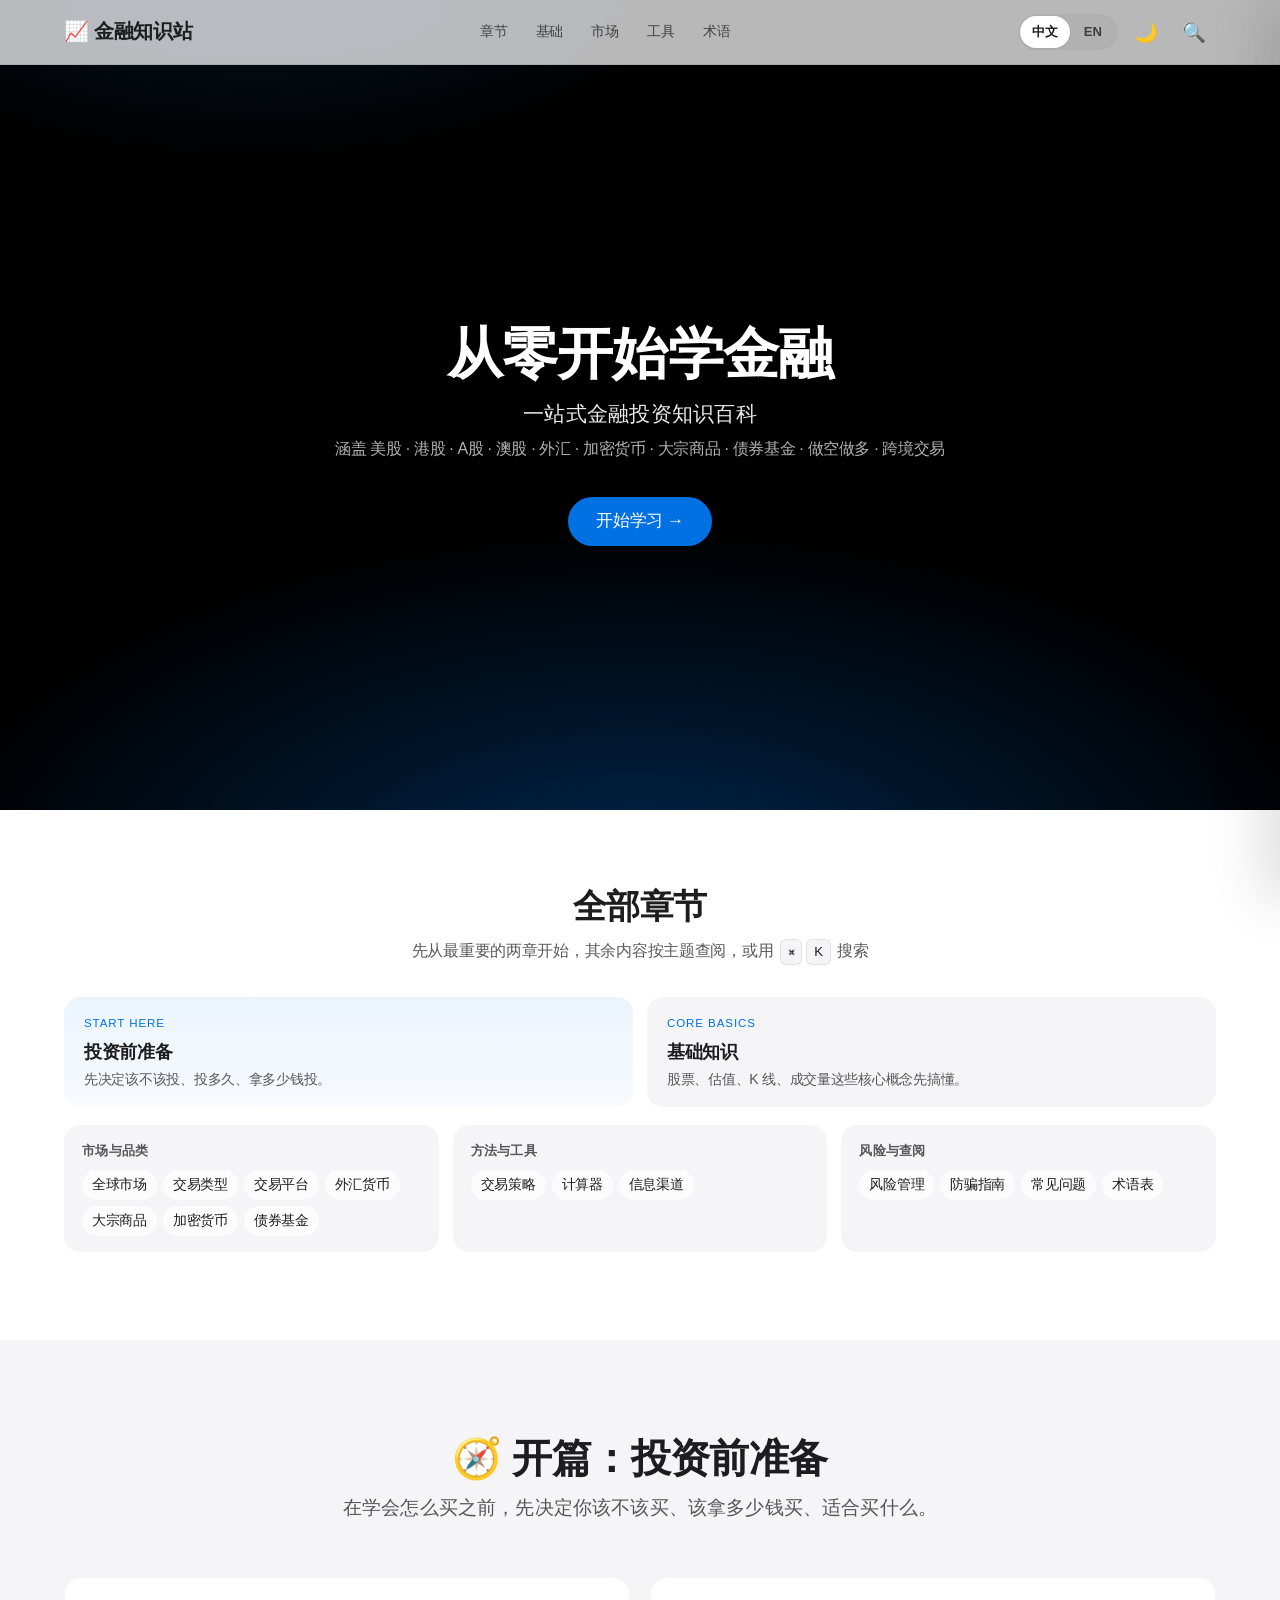
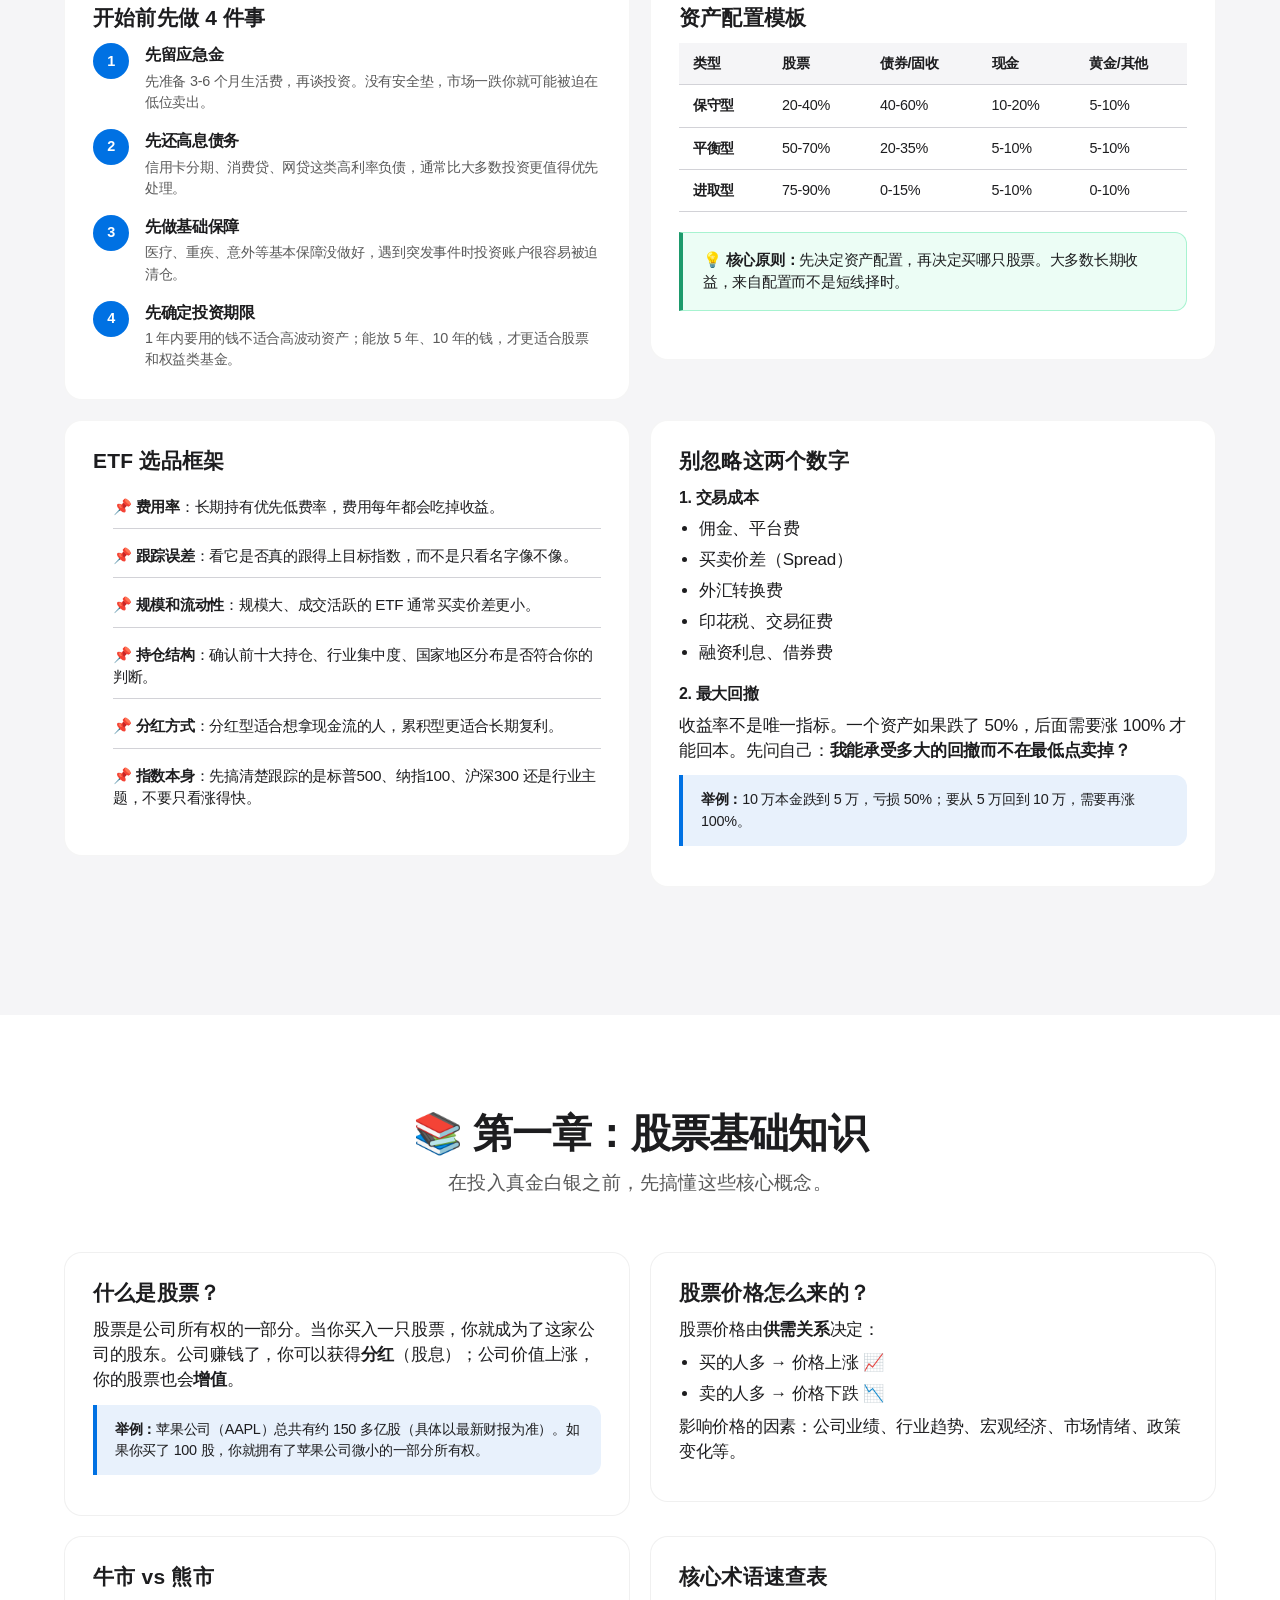
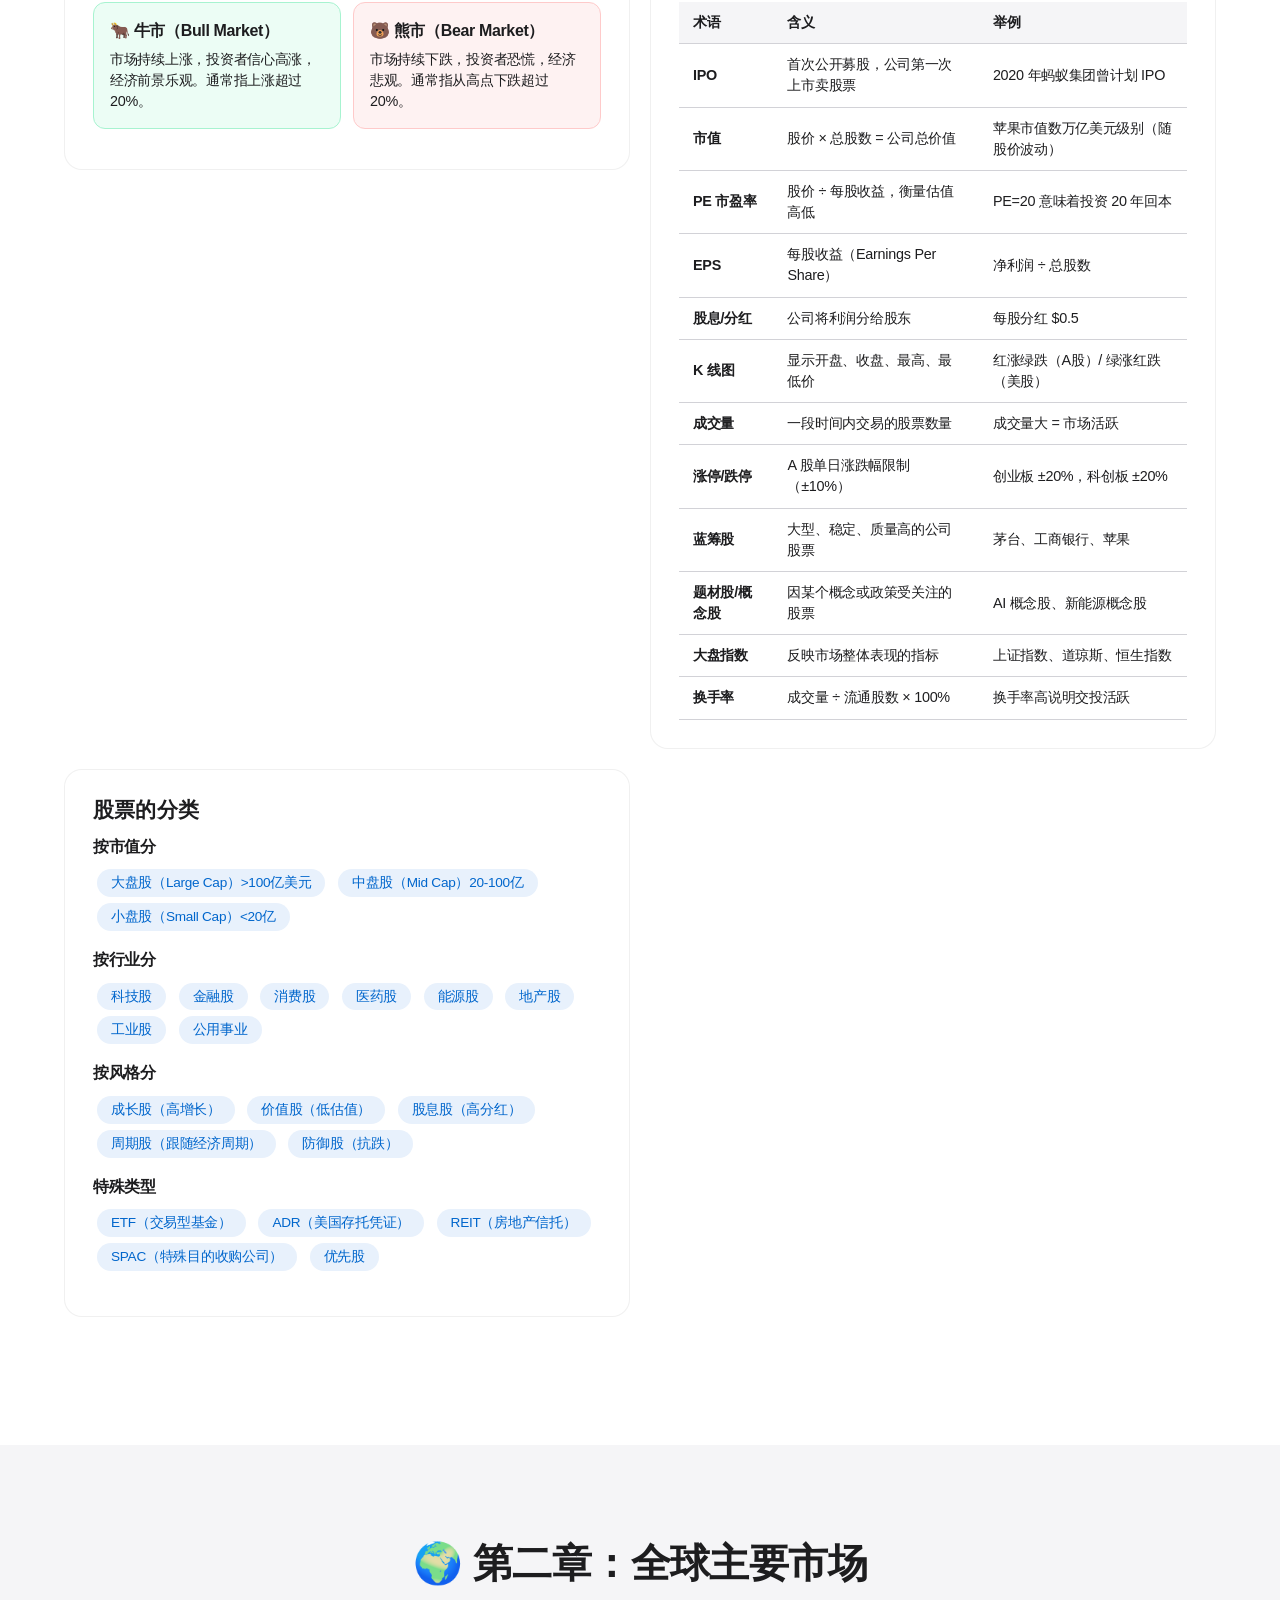
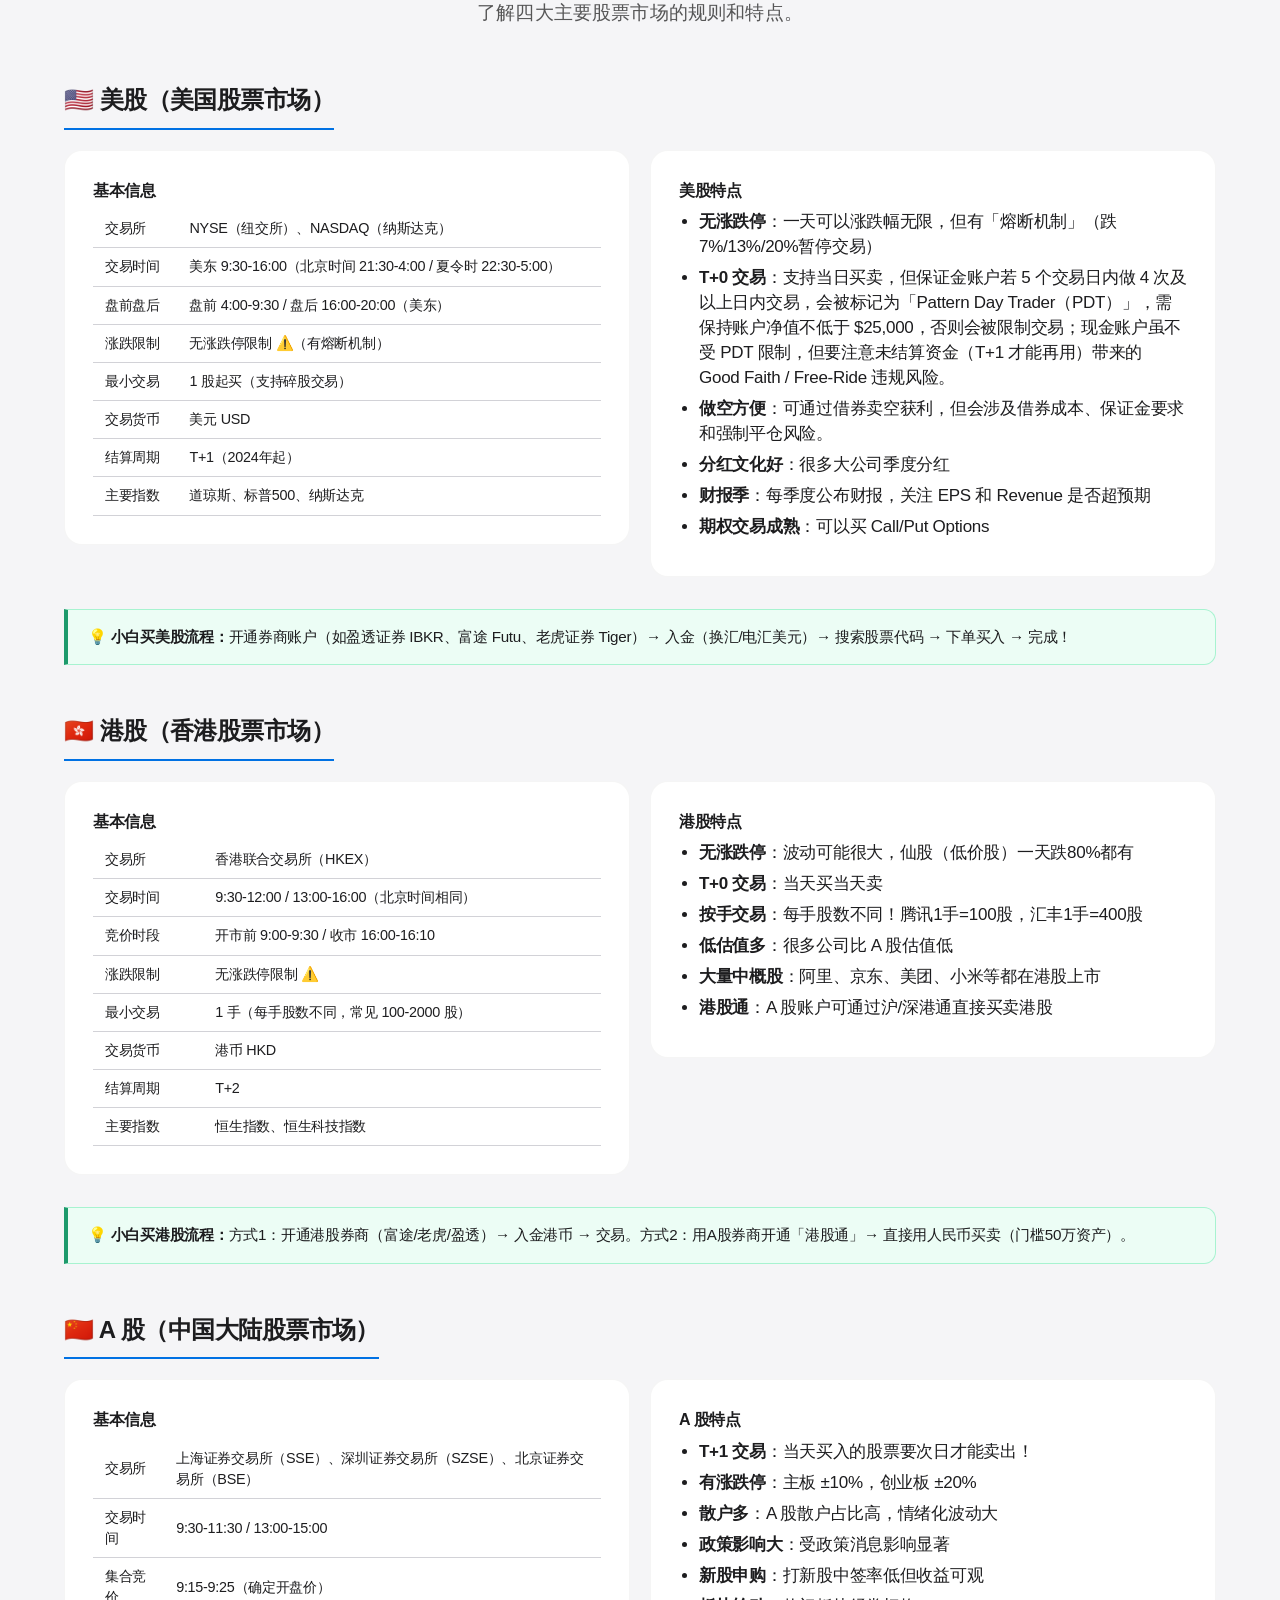
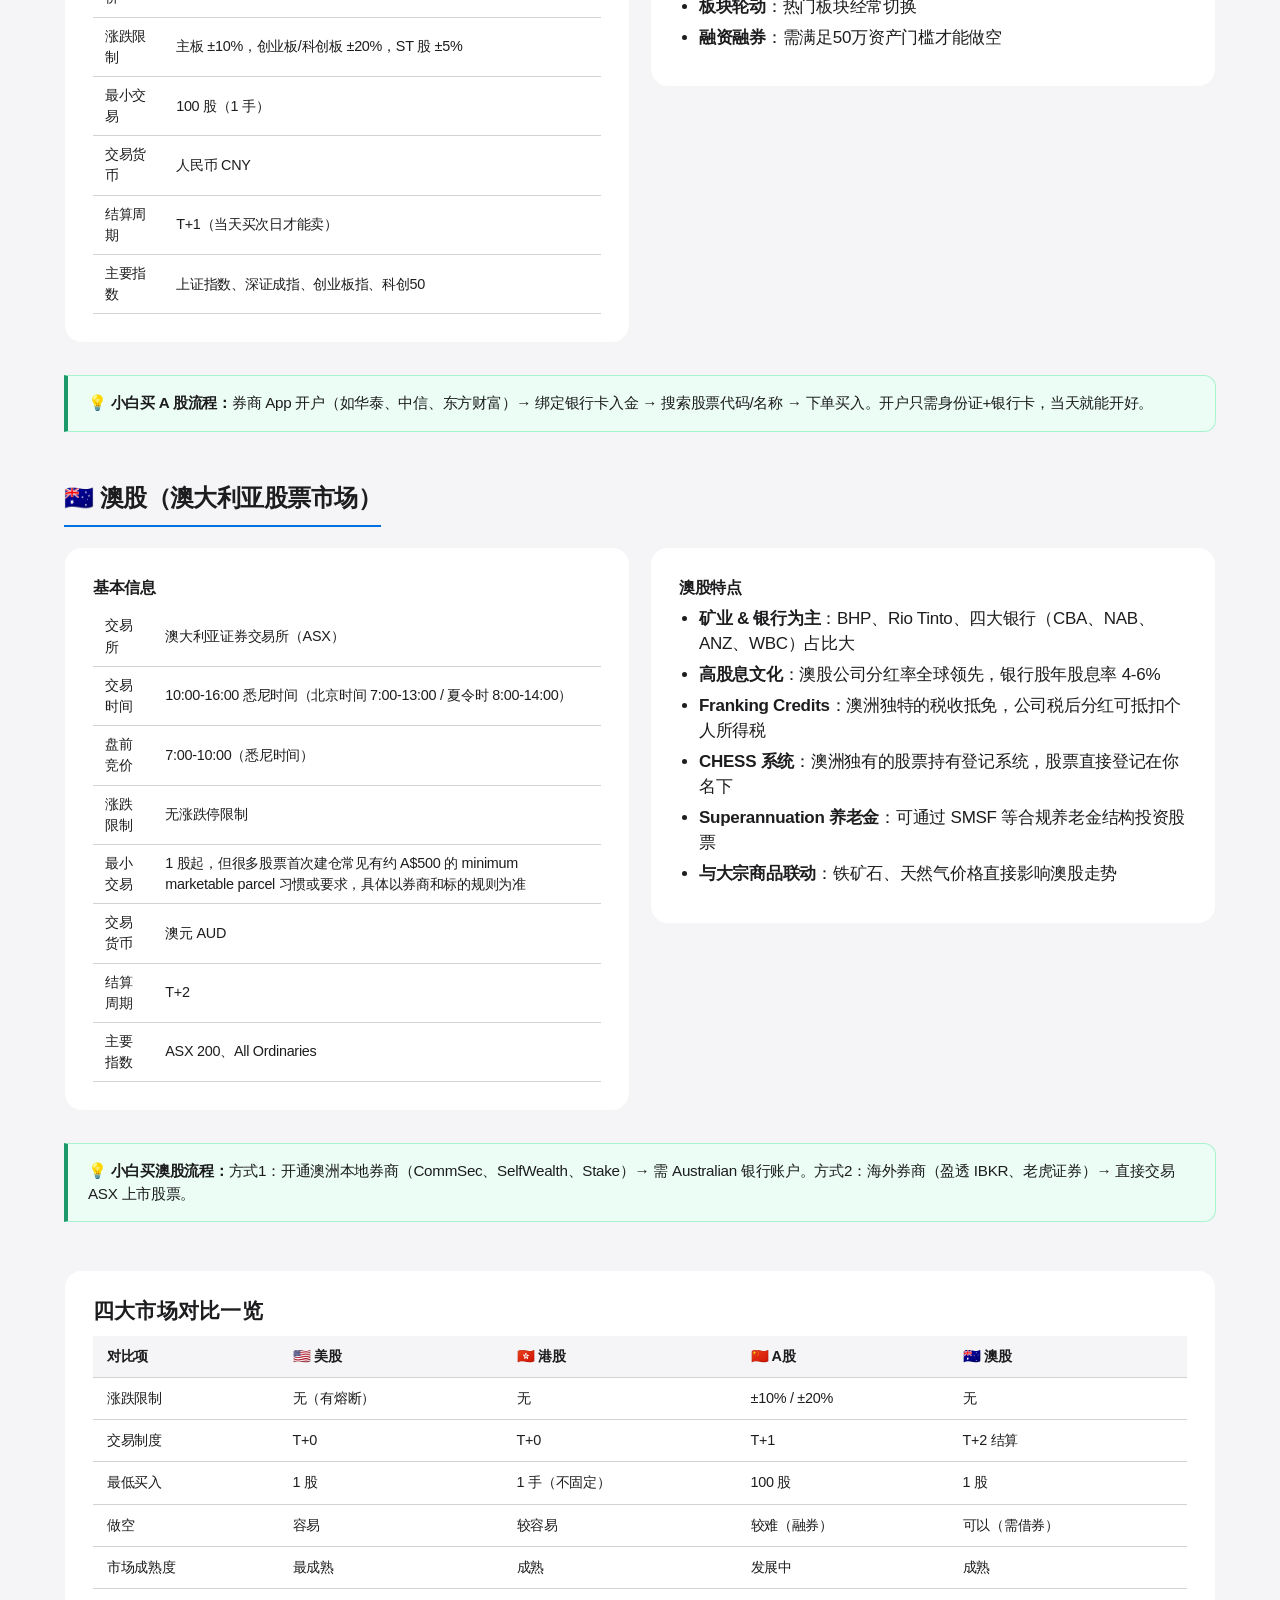
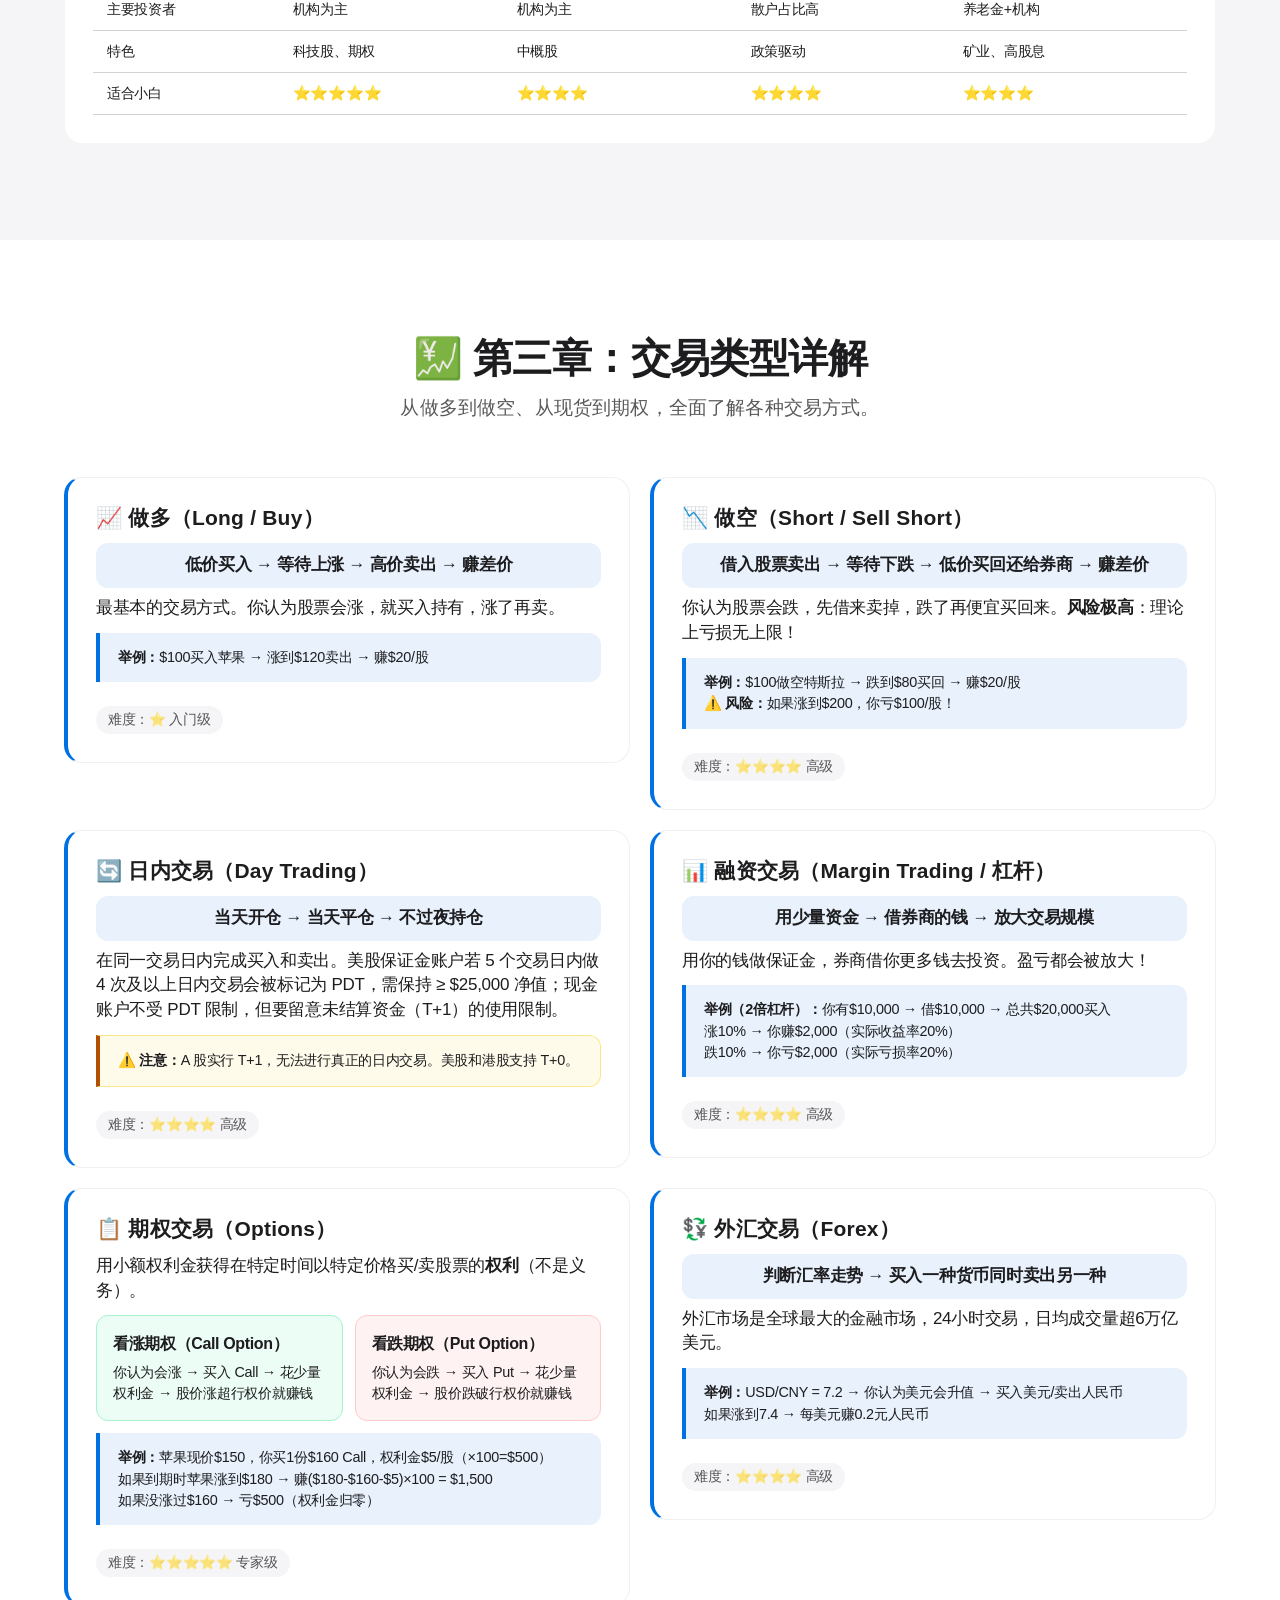
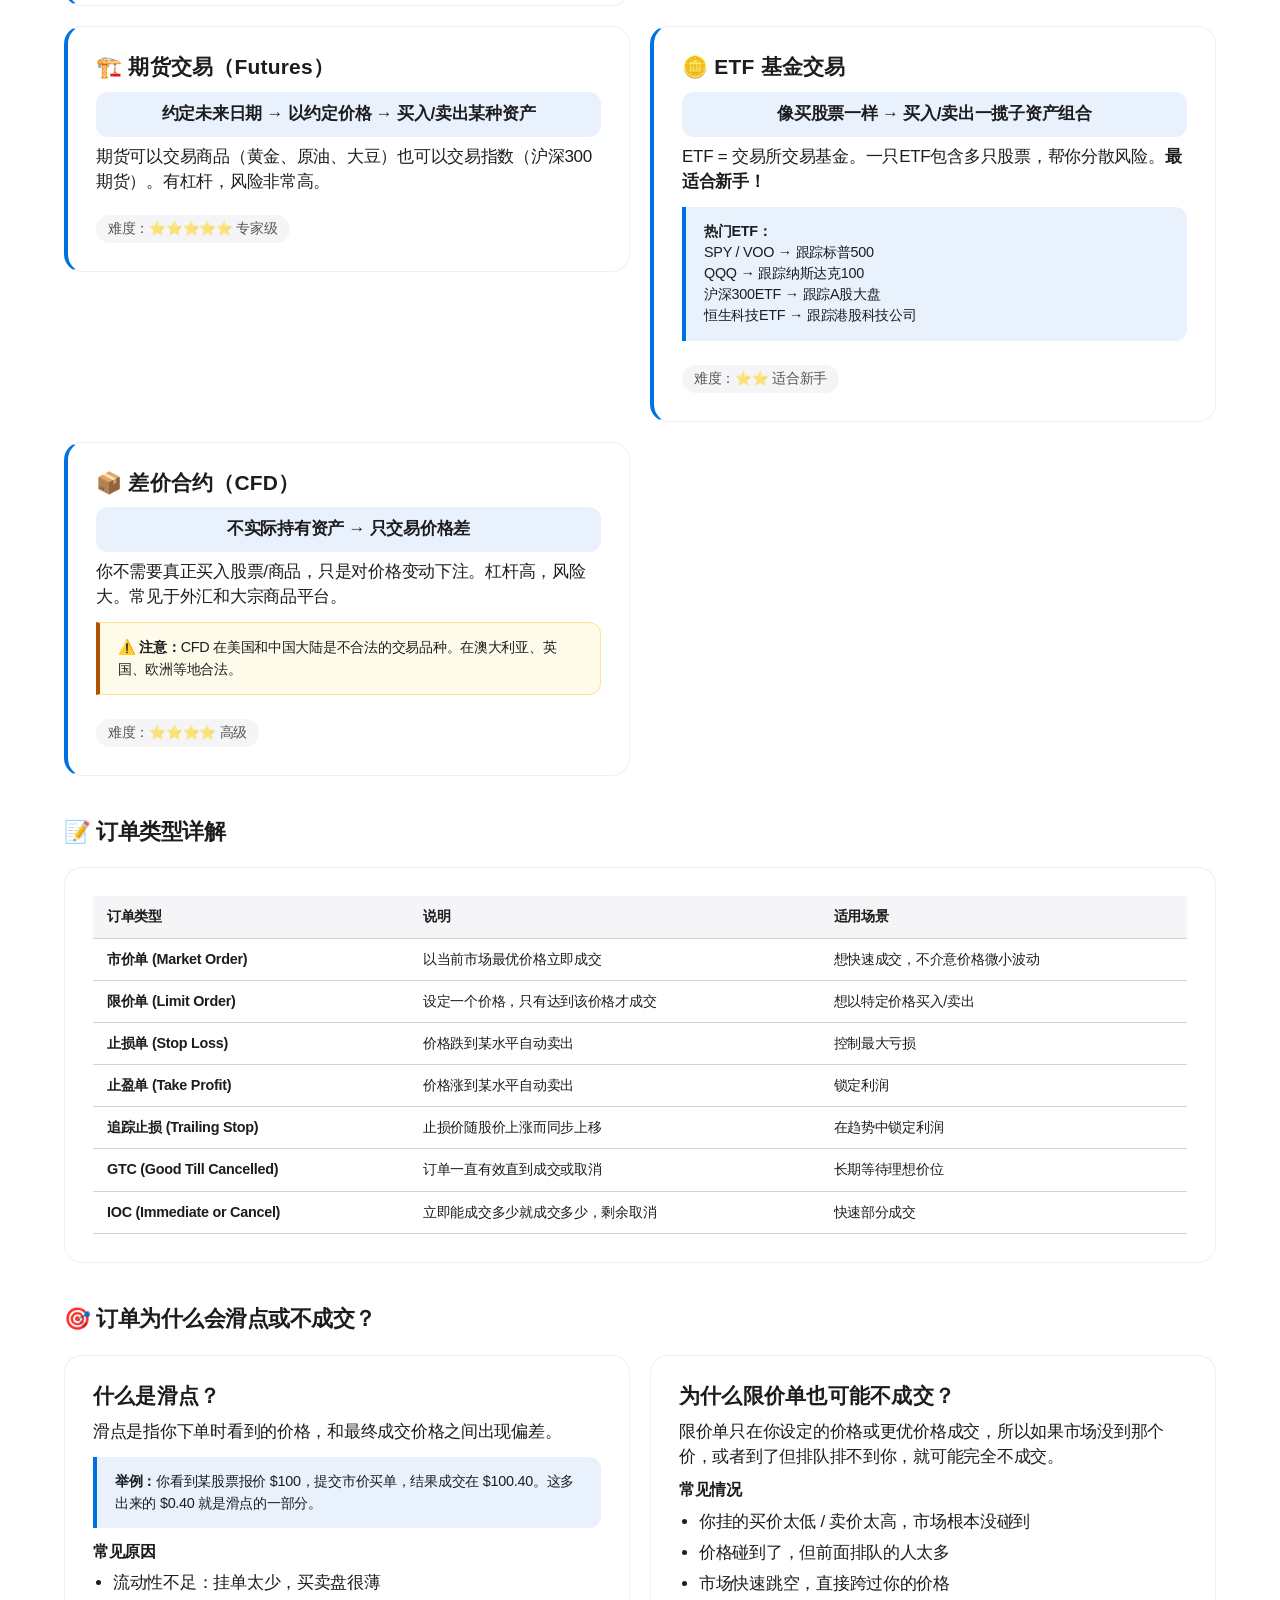
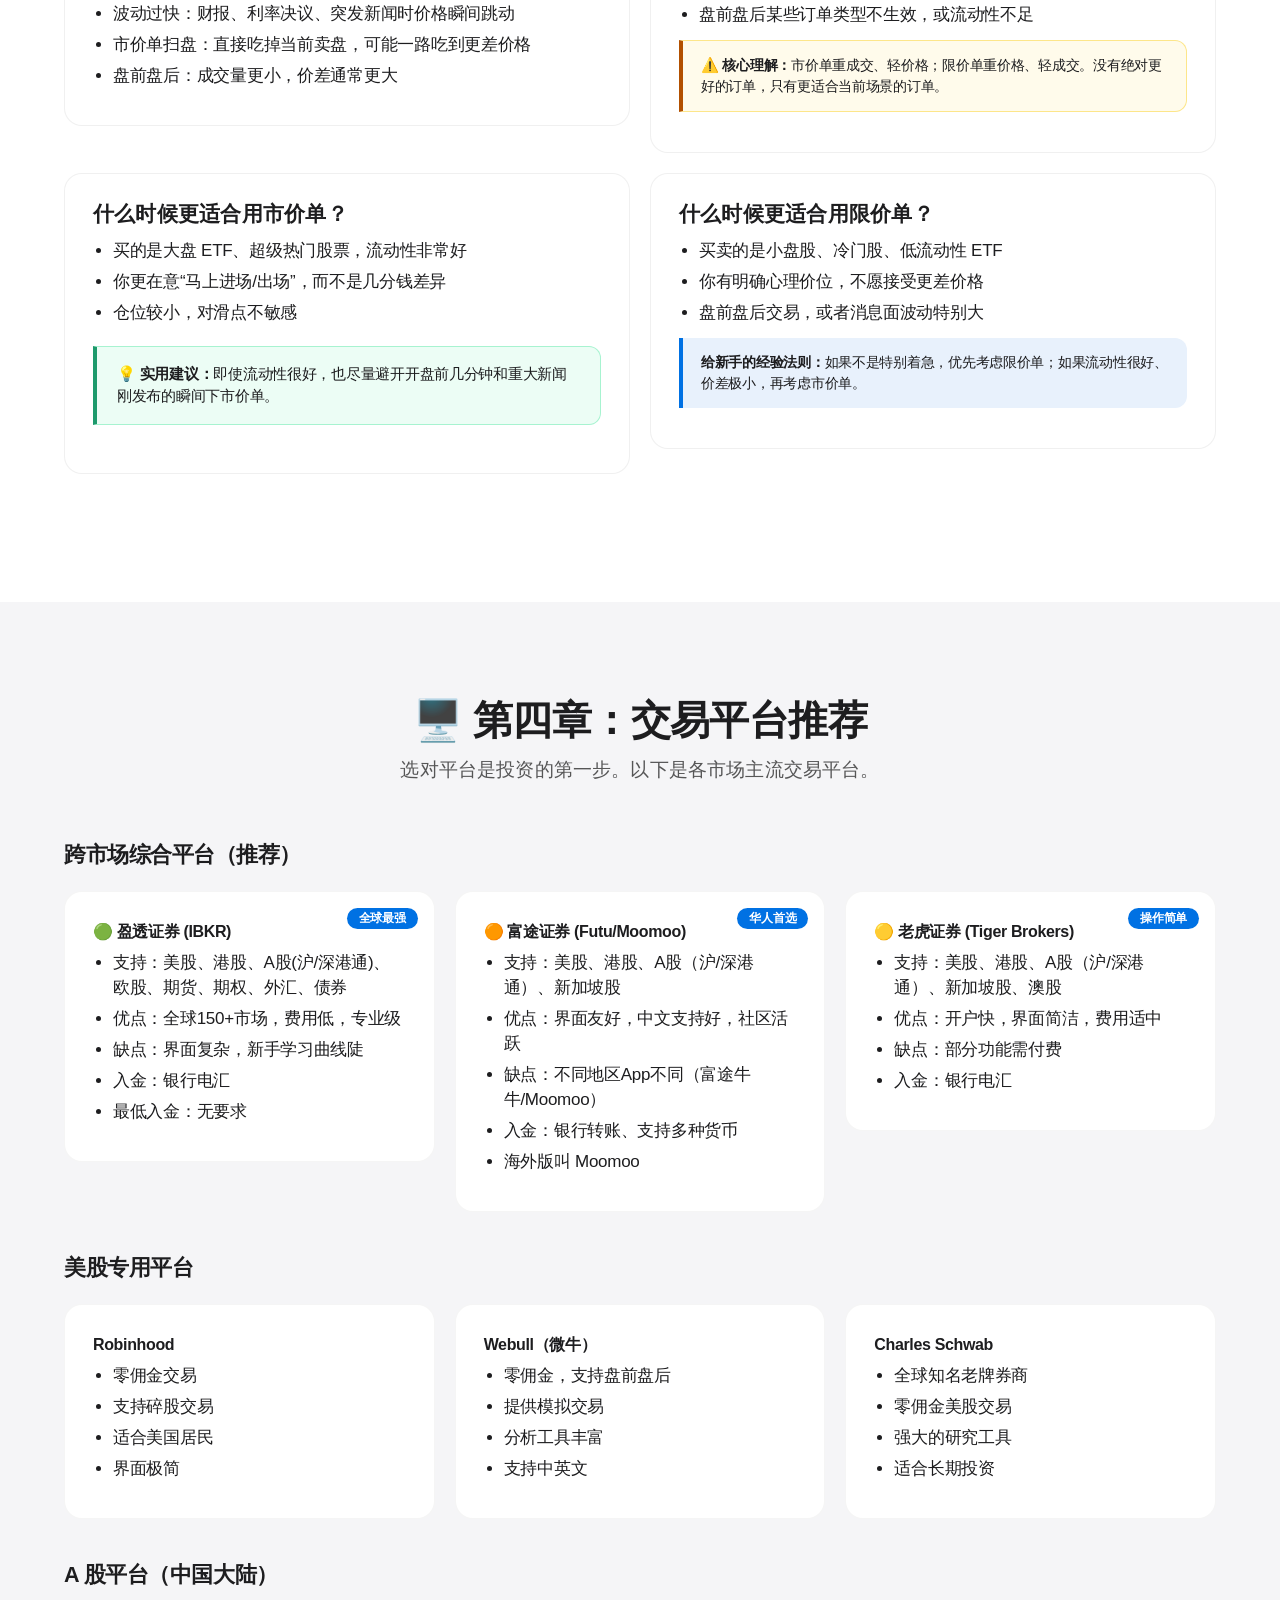
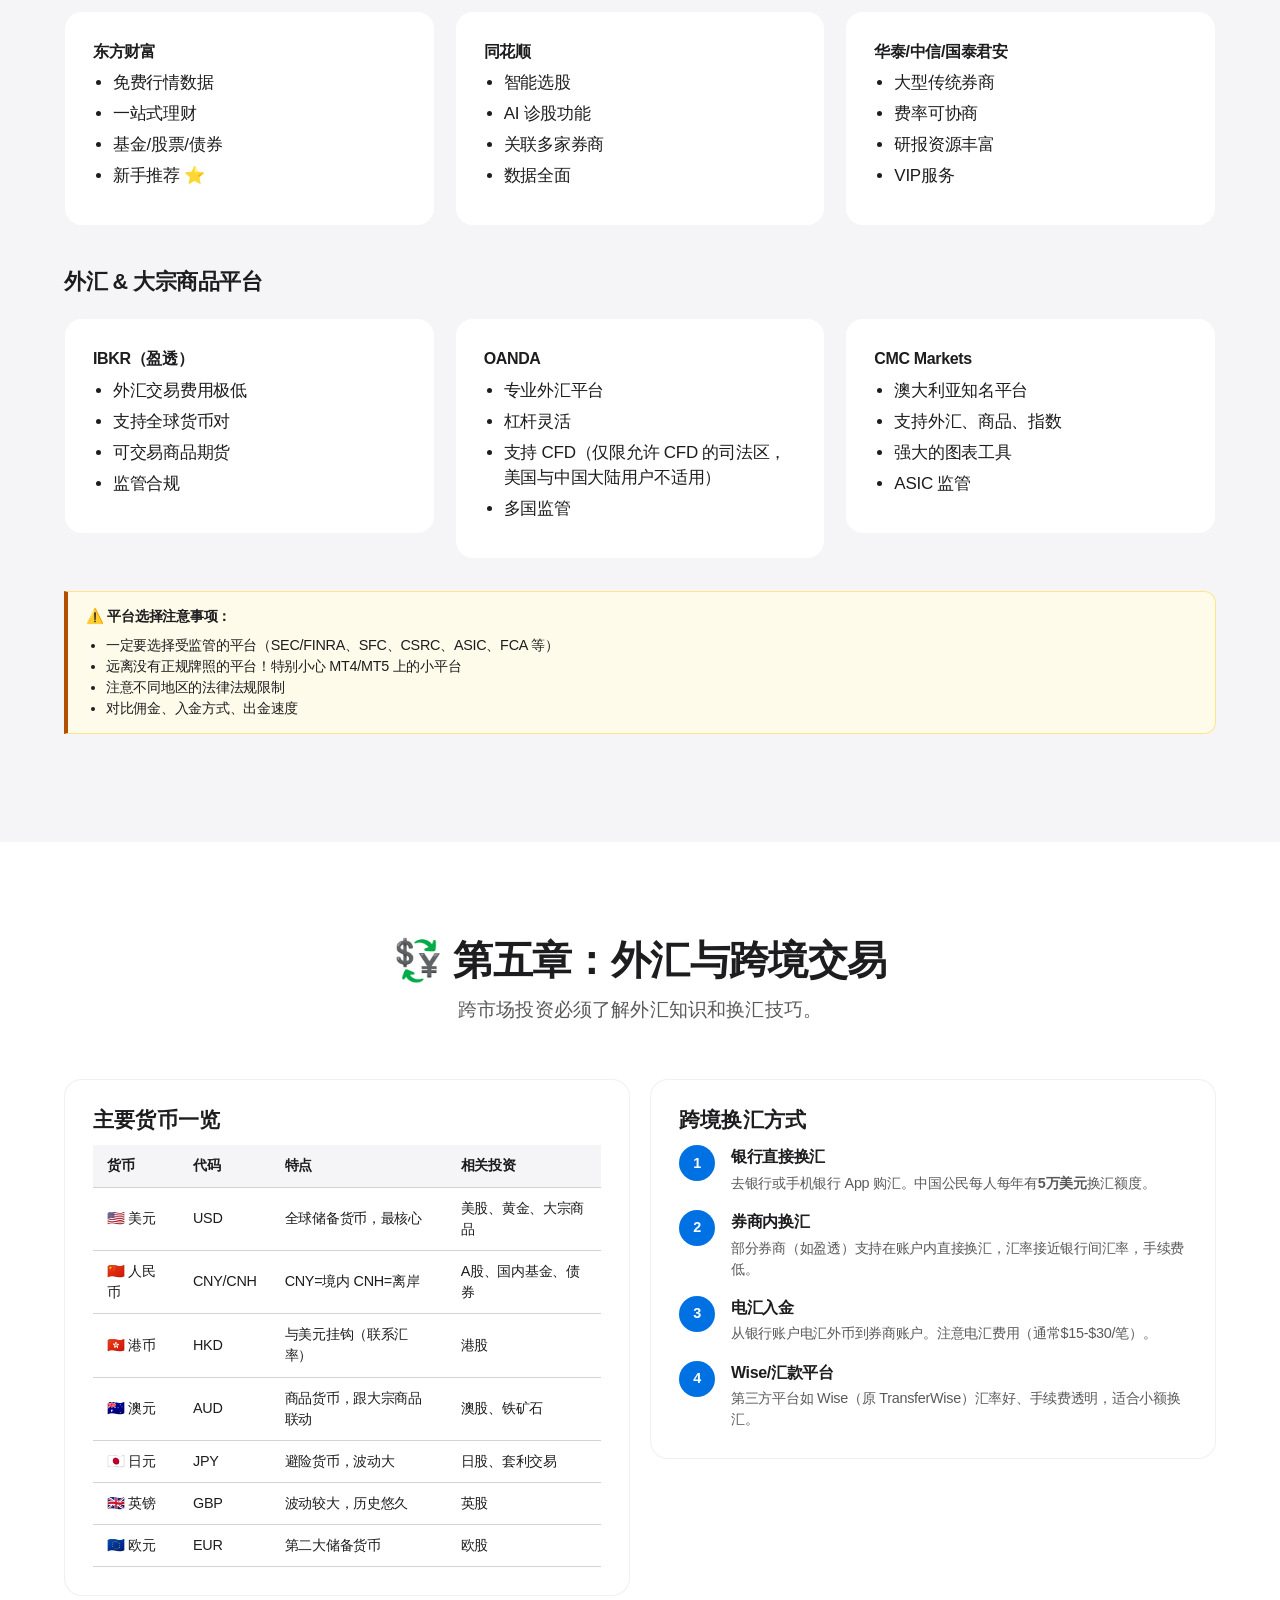
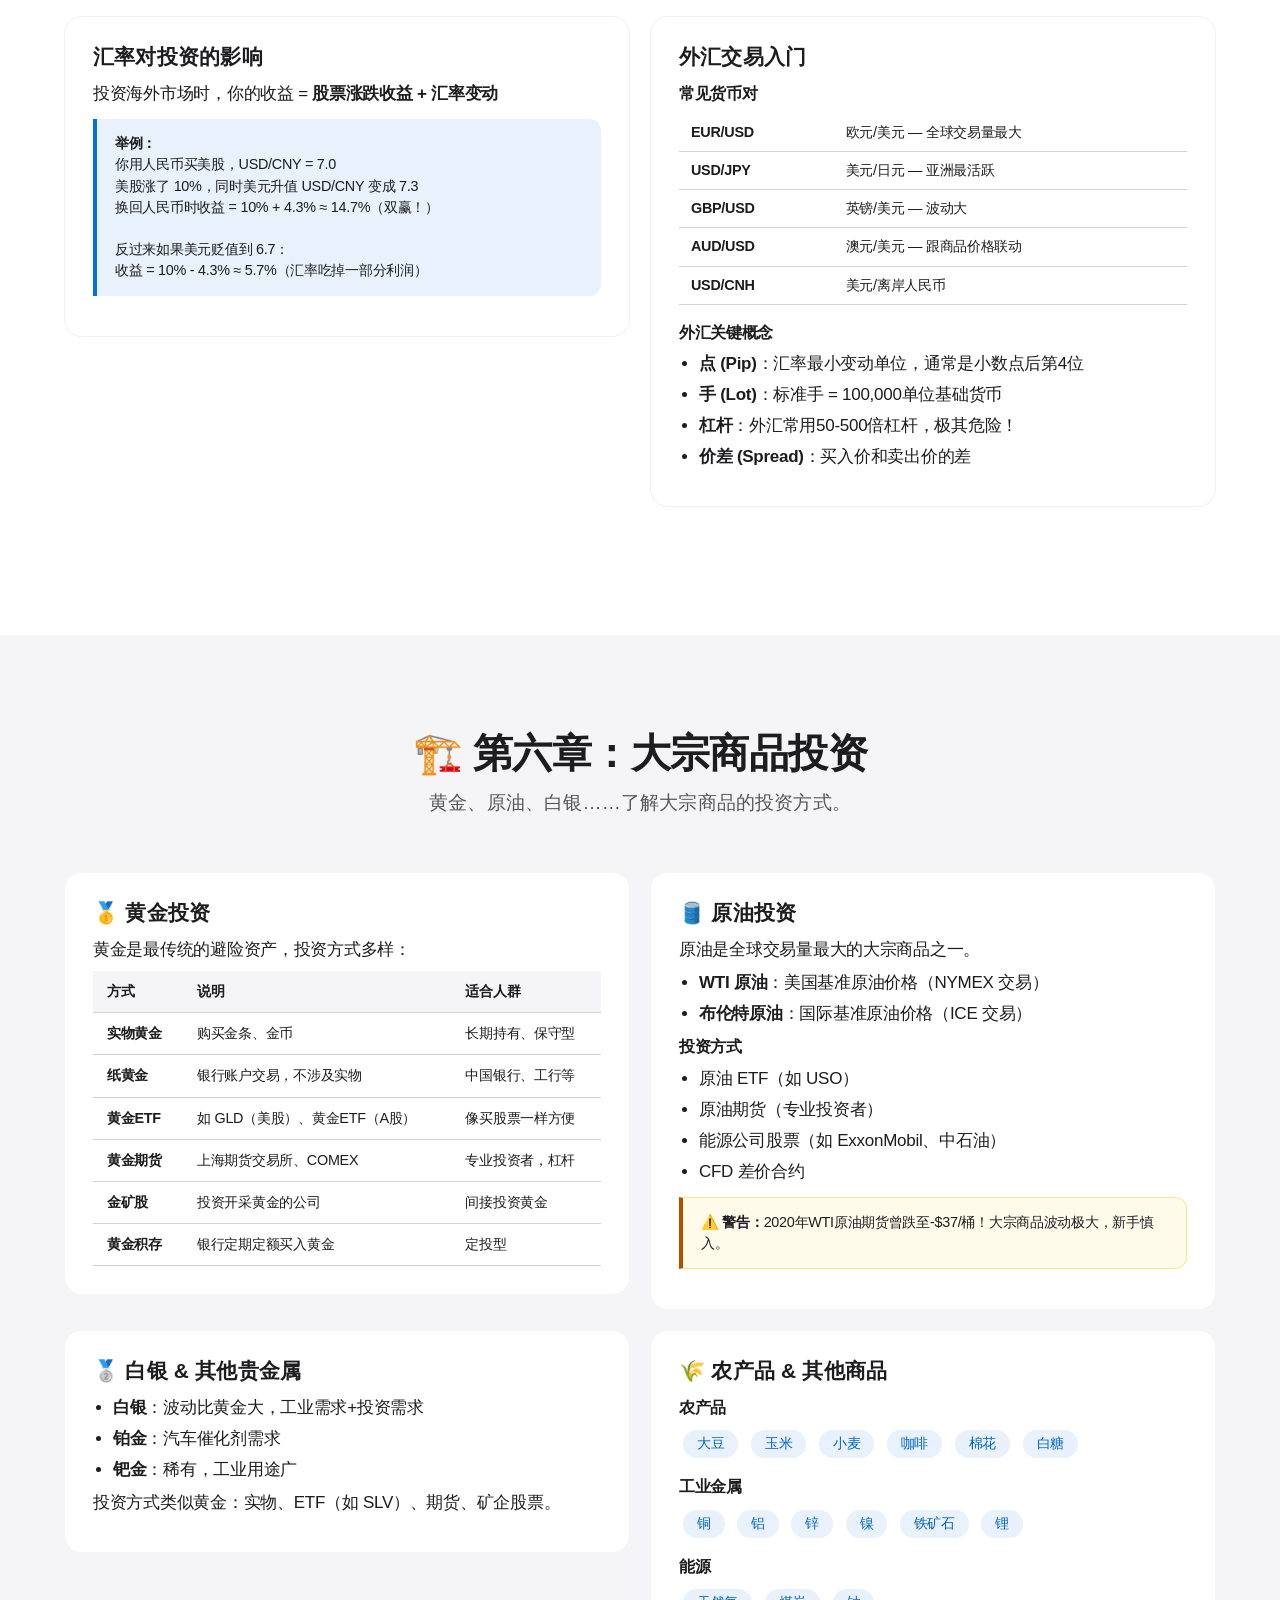
==== commit 2e8172eb: "Add English preview page and language switcher" ====
--- a/index.html
+++ b/index.html
@@ -29,6 +29,10 @@
                 <li><a href="#glossary">术语</a></li>
             </ul>
             <div class="nav-right">
+                <div class="lang-switch" aria-label="语言切换">
+                    <a href="index.html" class="lang-link active" aria-current="page">中文</a>
+                    <a href="en.html" class="lang-link">EN</a>
+                </div>
                 <button class="theme-toggle" id="themeToggle" aria-label="切换暗色模式" title="切换暗色/亮色模式">🌙</button>
                 <button class="search-toggle" id="searchToggle" aria-label="搜索 (Cmd+K)" title="搜索内容 (Cmd+K)">🔍</button>
                 <button class="nav-toggle" id="navToggle" aria-label="打开菜单" aria-expanded="false">☰</button>
--- a/style.css
+++ b/style.css
@@ -139,8 +139,55 @@
     color: var(--text);
 }
 
+.lang-switch {
+    display: inline-flex;
+    align-items: center;
+    padding: 2px;
+    border-radius: 999px;
+    background: rgba(0,0,0,.04);
+    margin-right: 2px;
+}
+
+.lang-link {
+    display: inline-flex;
+    align-items: center;
+    justify-content: center;
+    min-width: 46px;
+    height: 32px;
+    padding: 0 12px;
+    border-radius: 999px;
+    font-size: .82rem;
+    font-weight: 600;
+    letter-spacing: .01em;
+    color: var(--text-light);
+}
+
+.lang-link:hover {
+    color: var(--text);
+}
+
+.lang-link.active {
+    background: #ffffff;
+    color: var(--text);
+    box-shadow: 0 1px 3px rgba(0,0,0,.06);
+}
+
+[data-theme="dark"] .lang-switch {
+    background: rgba(255,255,255,.08);
+}
+
+[data-theme="dark"] .lang-link.active {
+    background: #2a2a2d;
+    color: var(--text);
+    box-shadow: none;
+}
+
 @media (max-width: 720px) {
     .nav-quick { display: none; }
+    .lang-link {
+        min-width: 40px;
+        padding: 0 10px;
+    }
 }
 
 .nav-toggle {
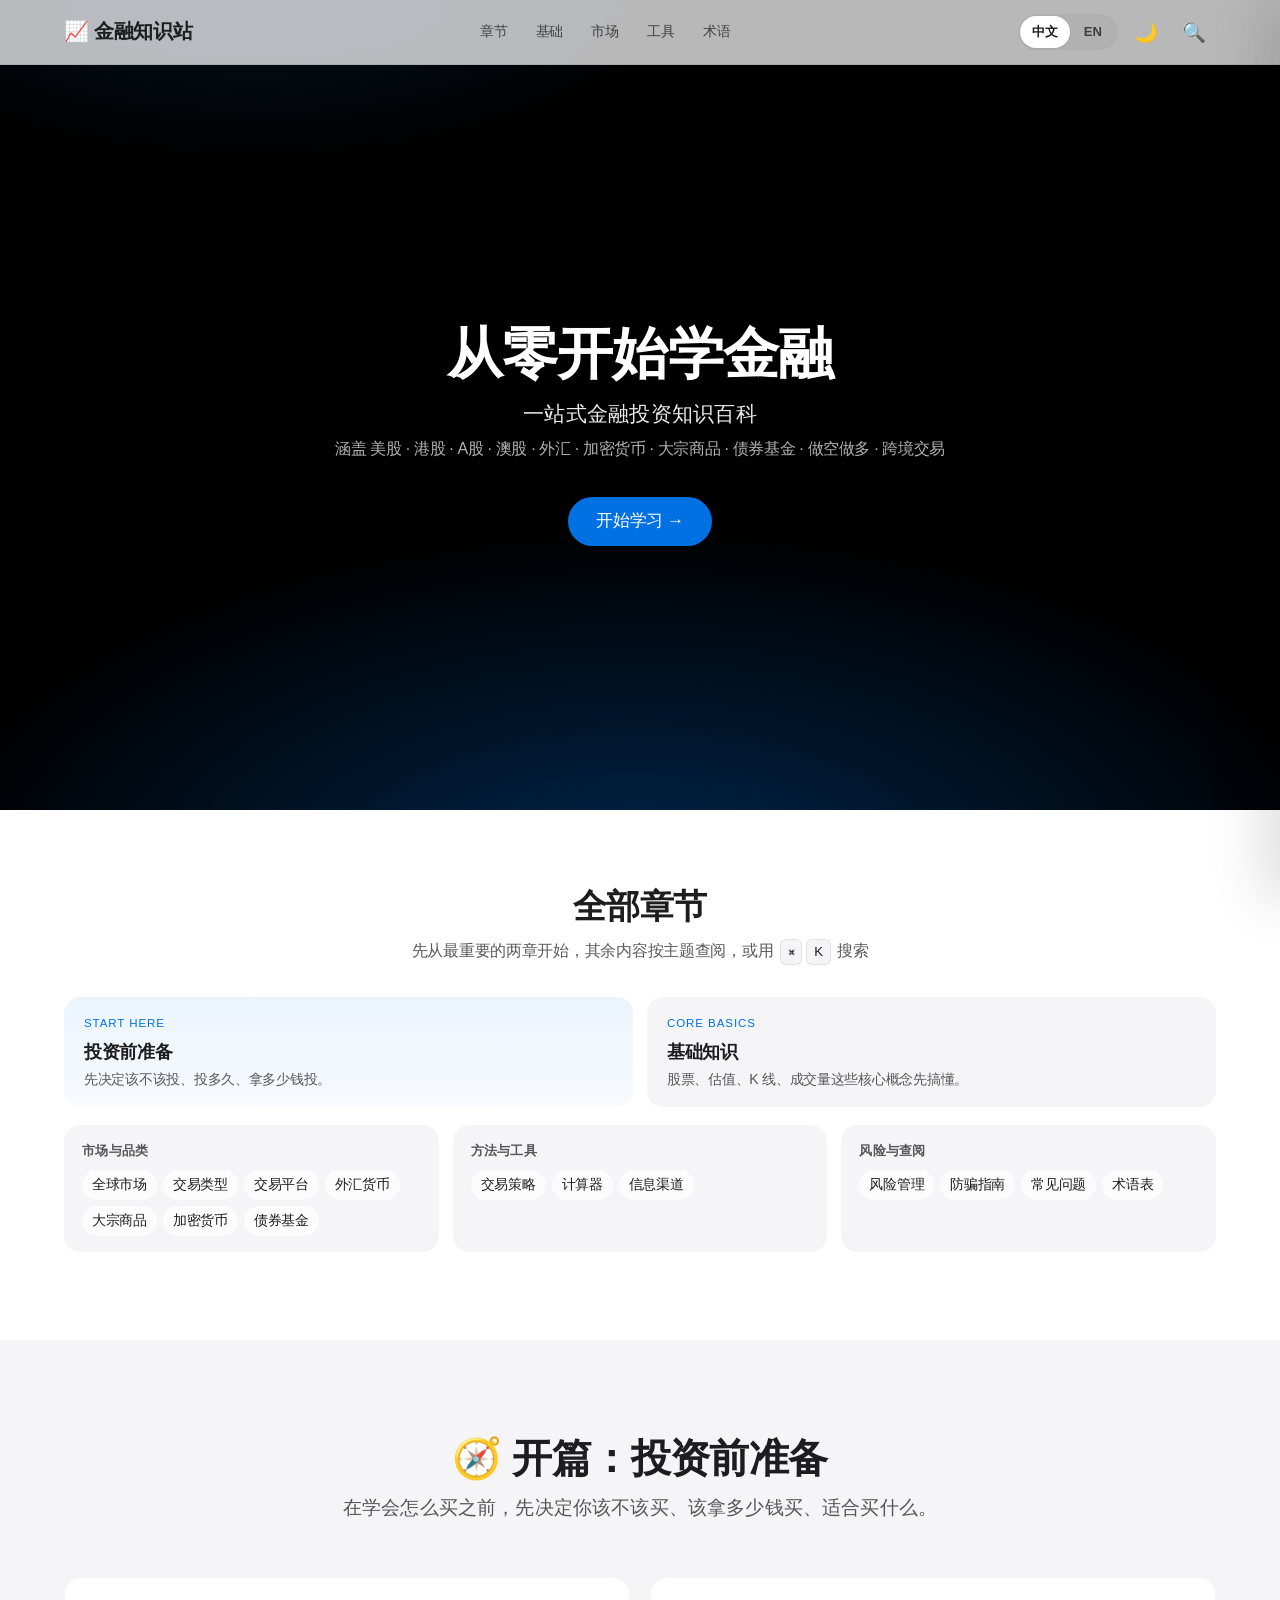
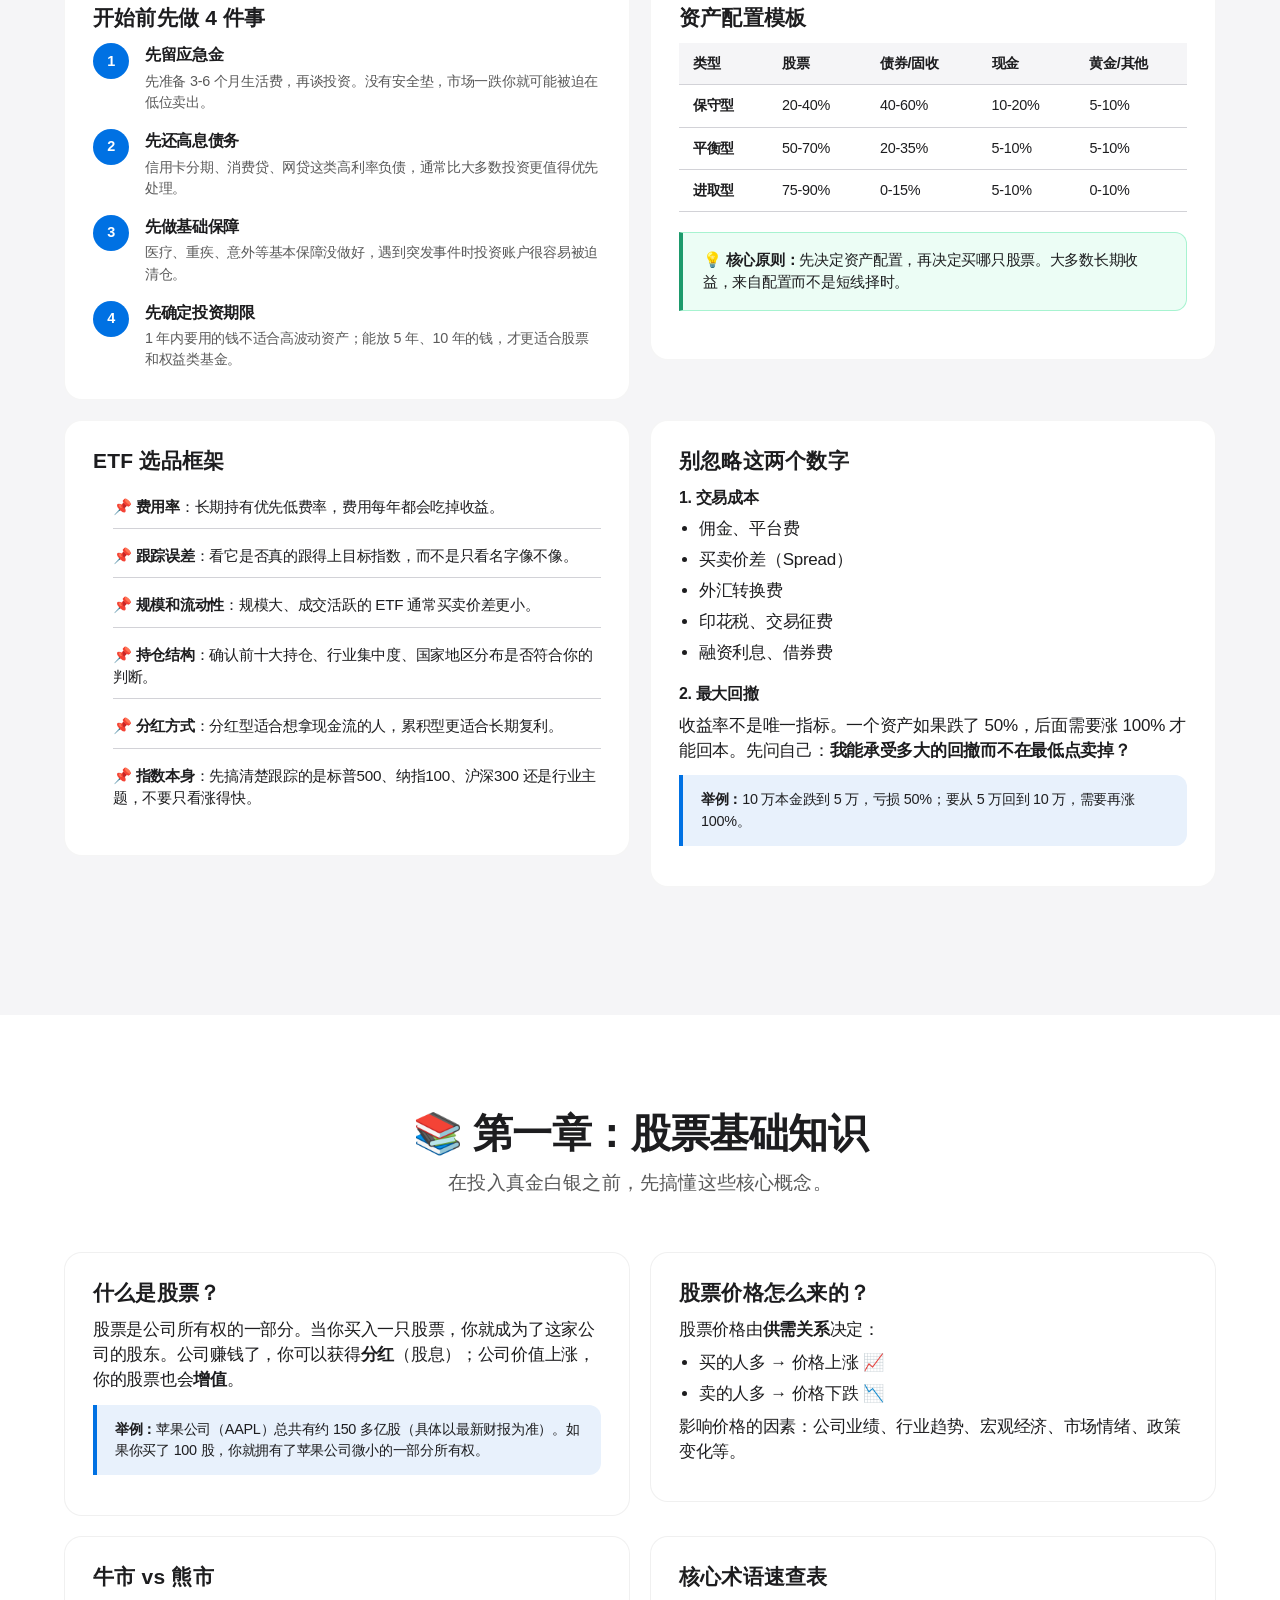
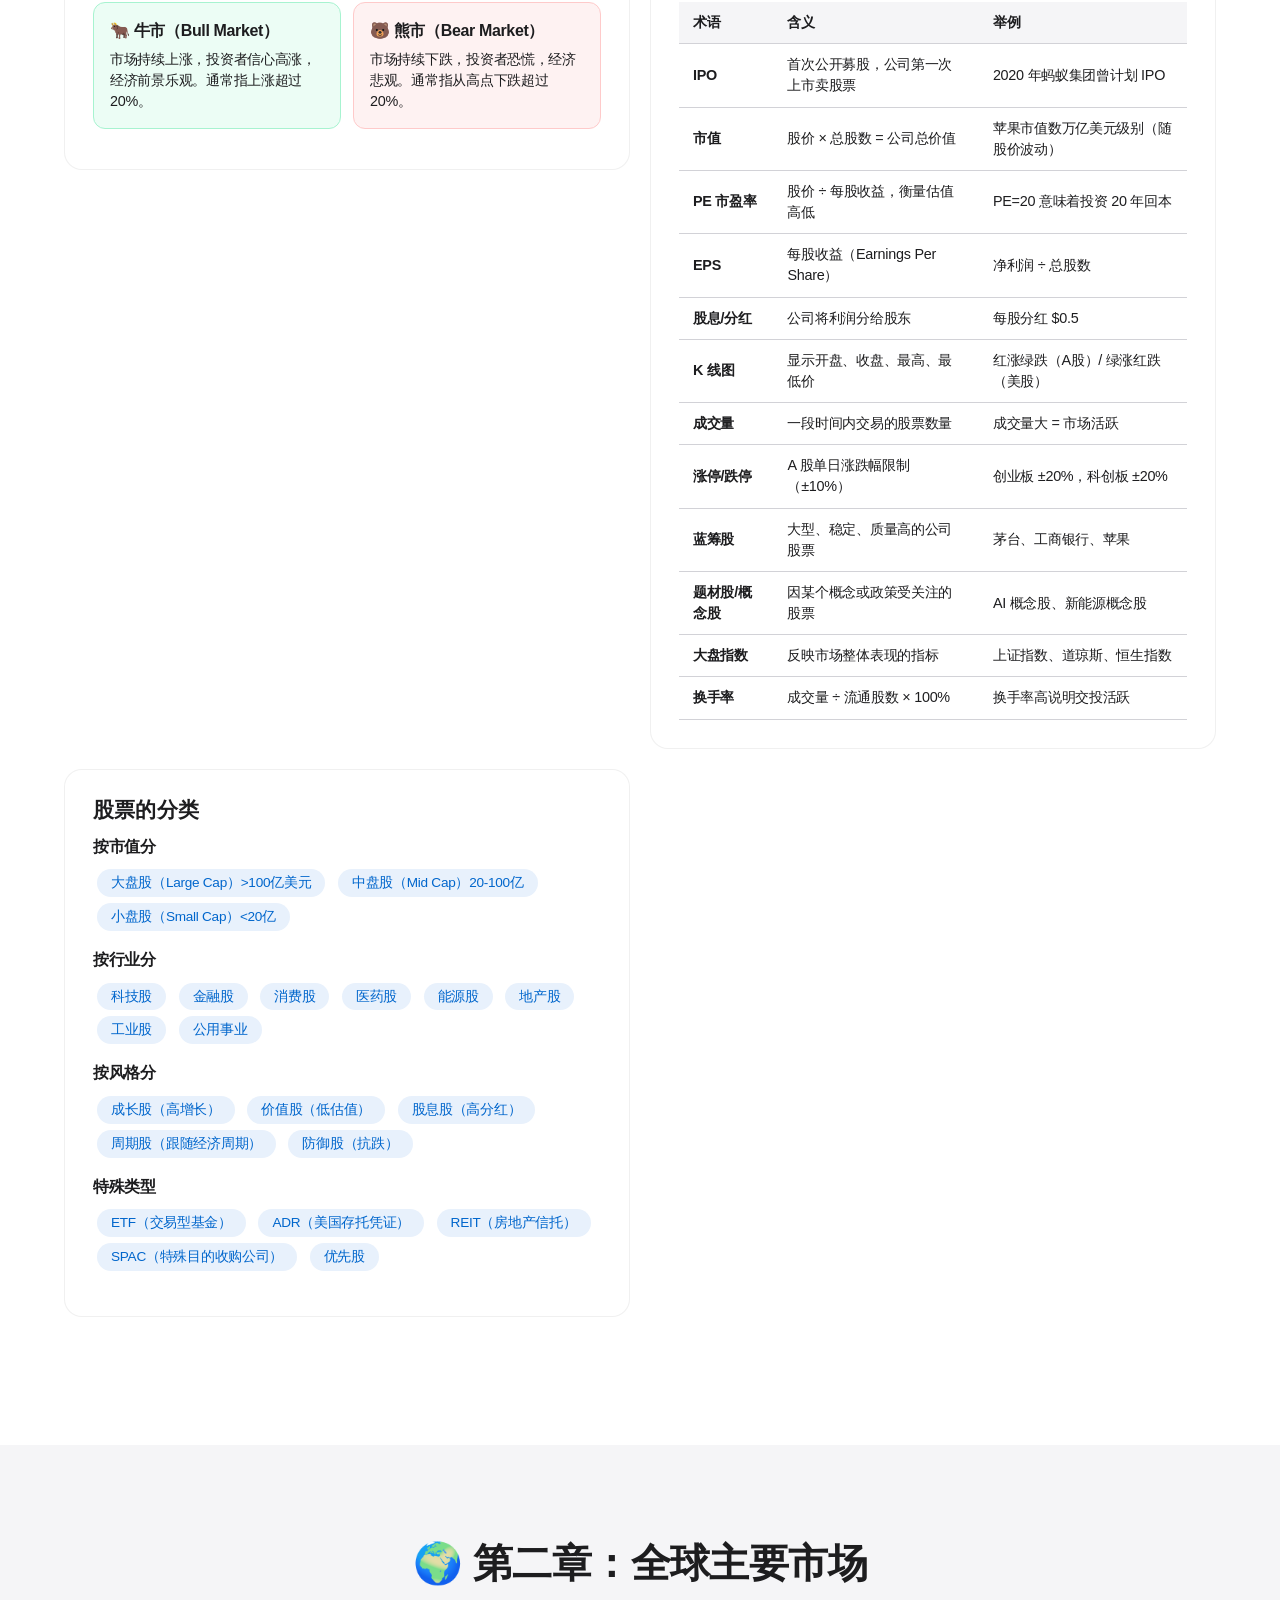
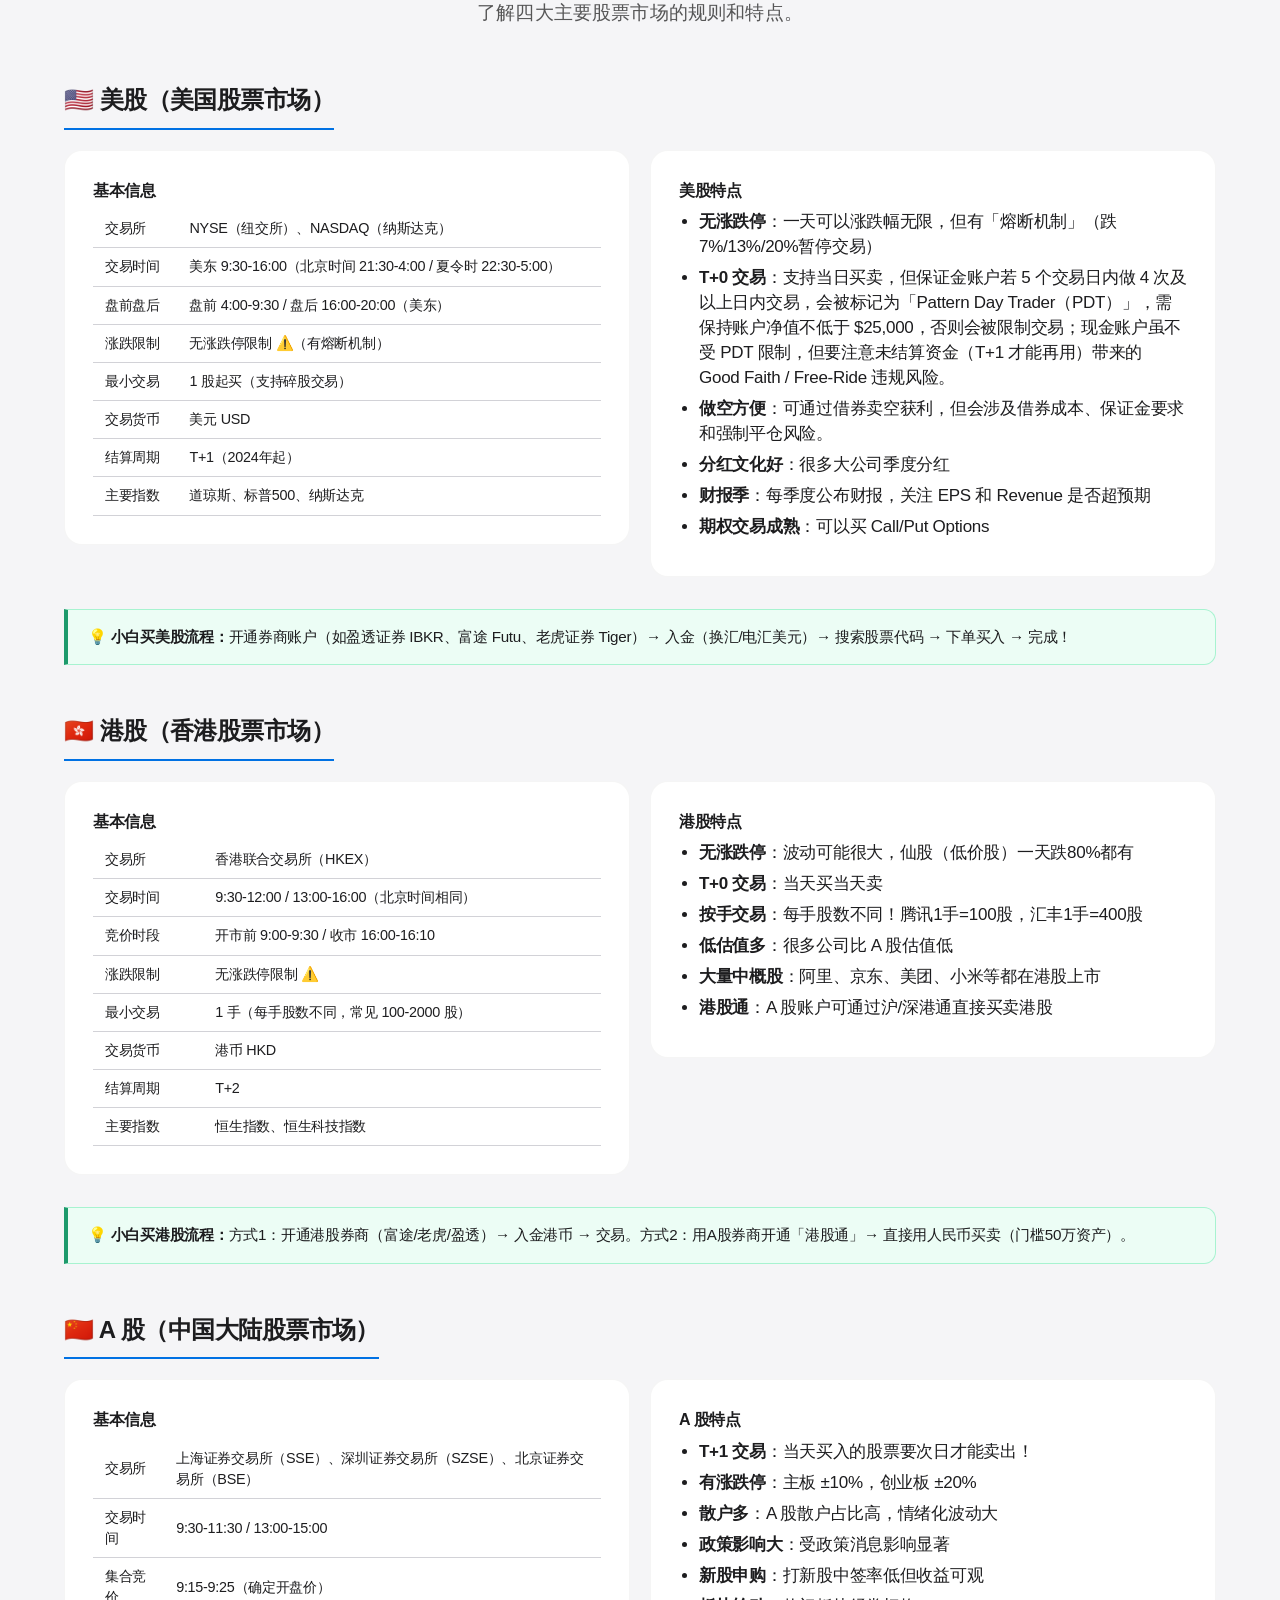
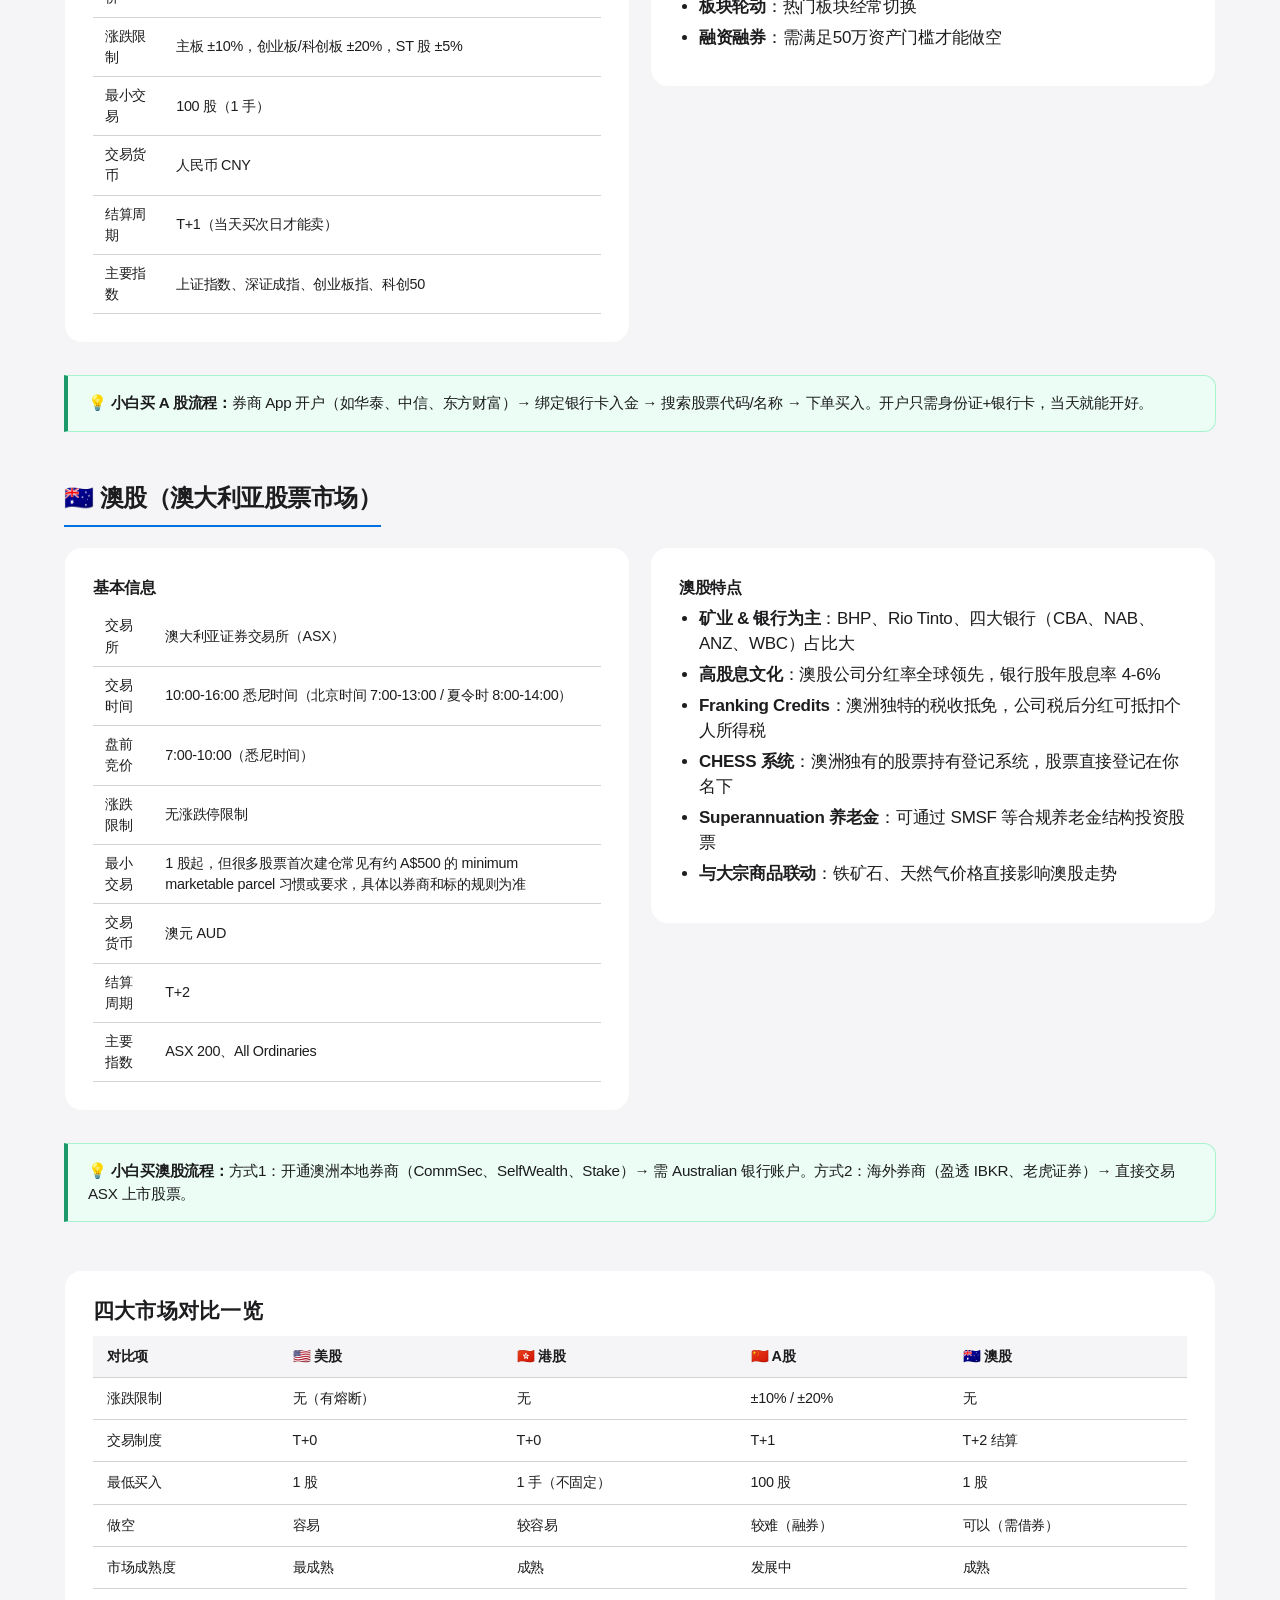
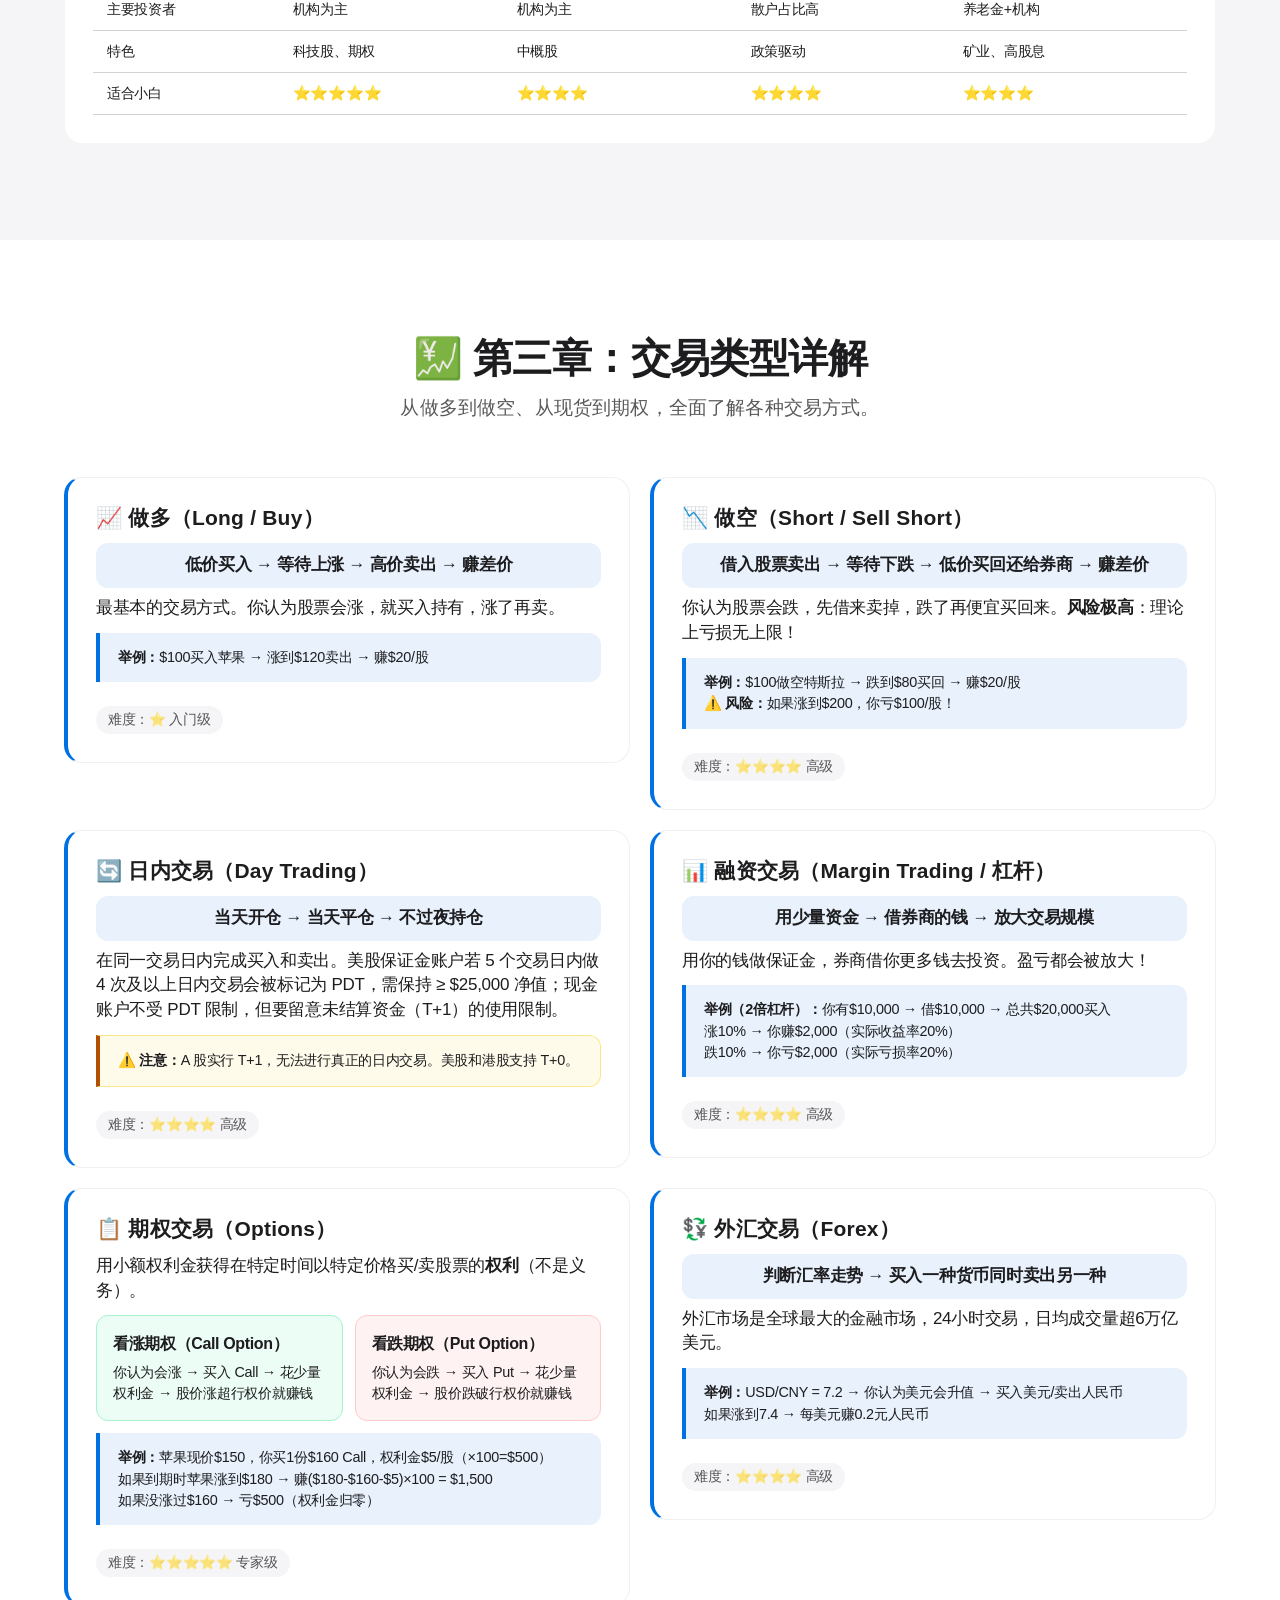
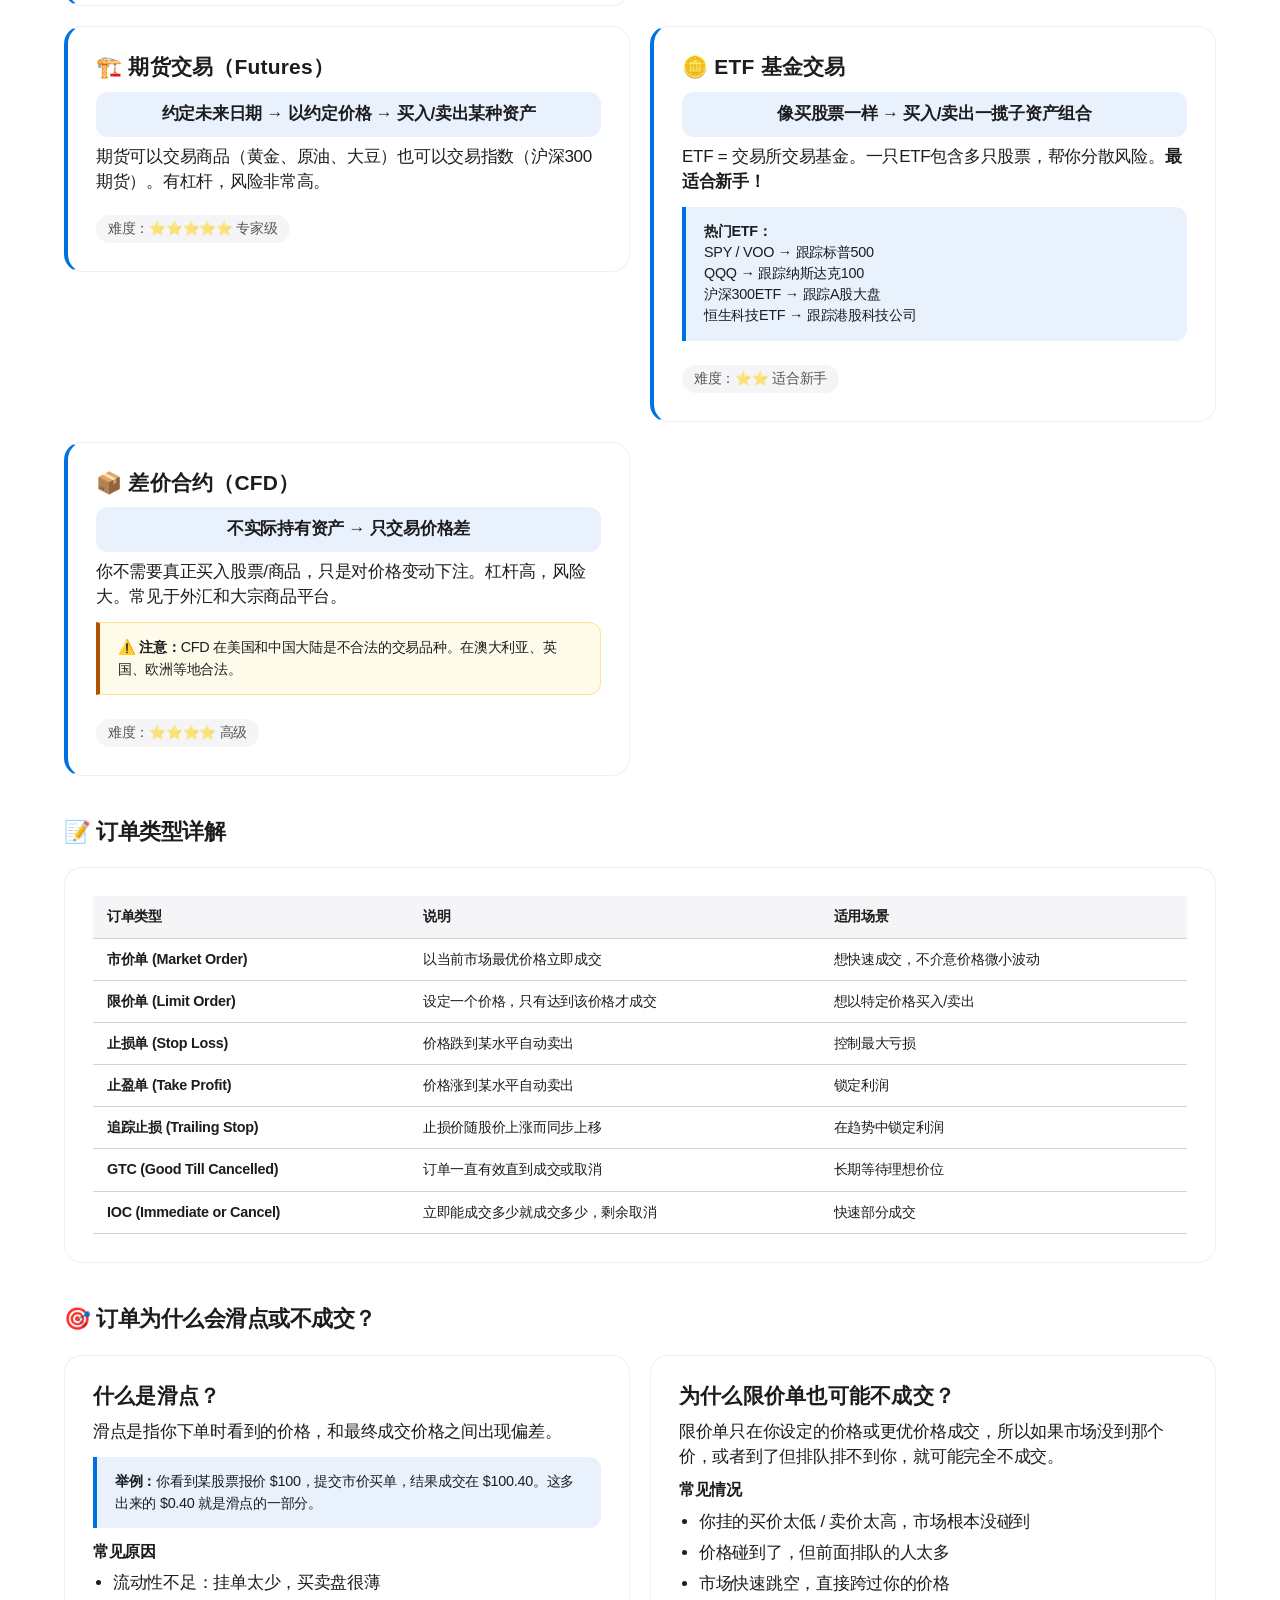
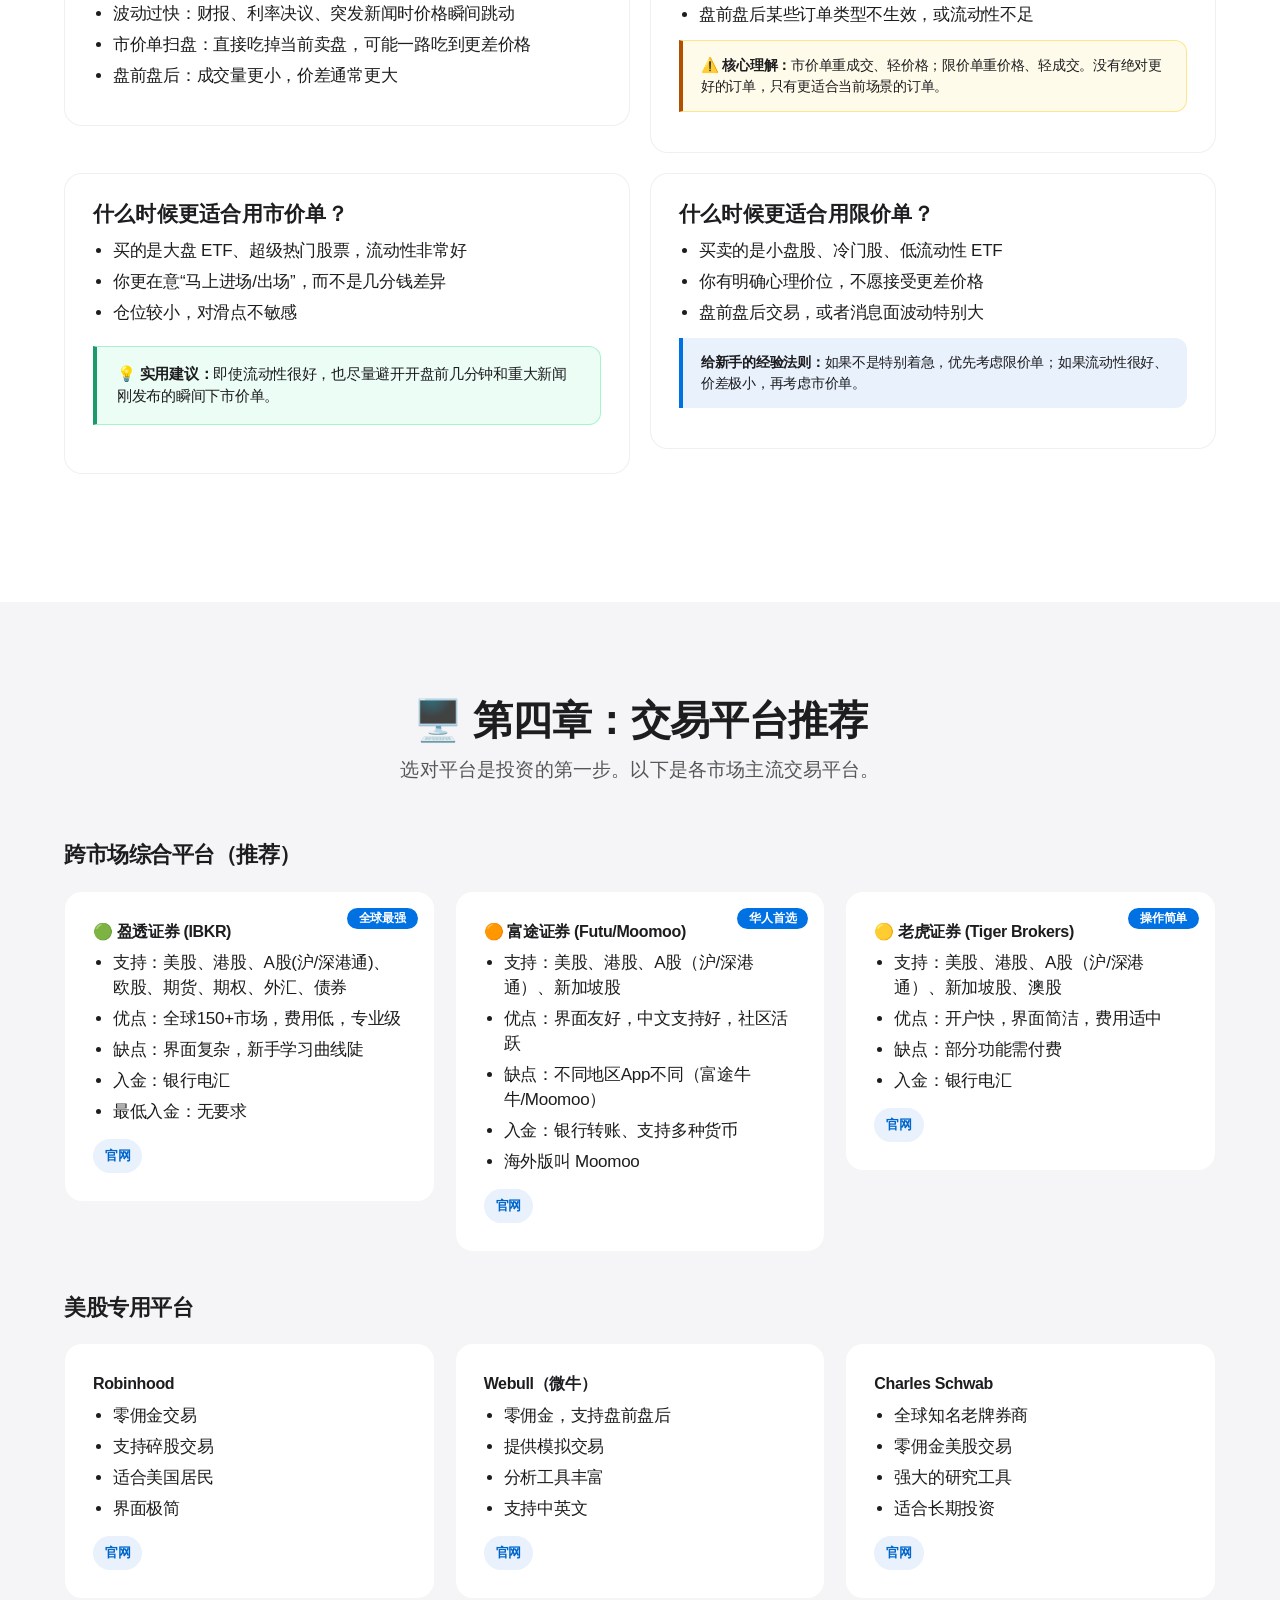
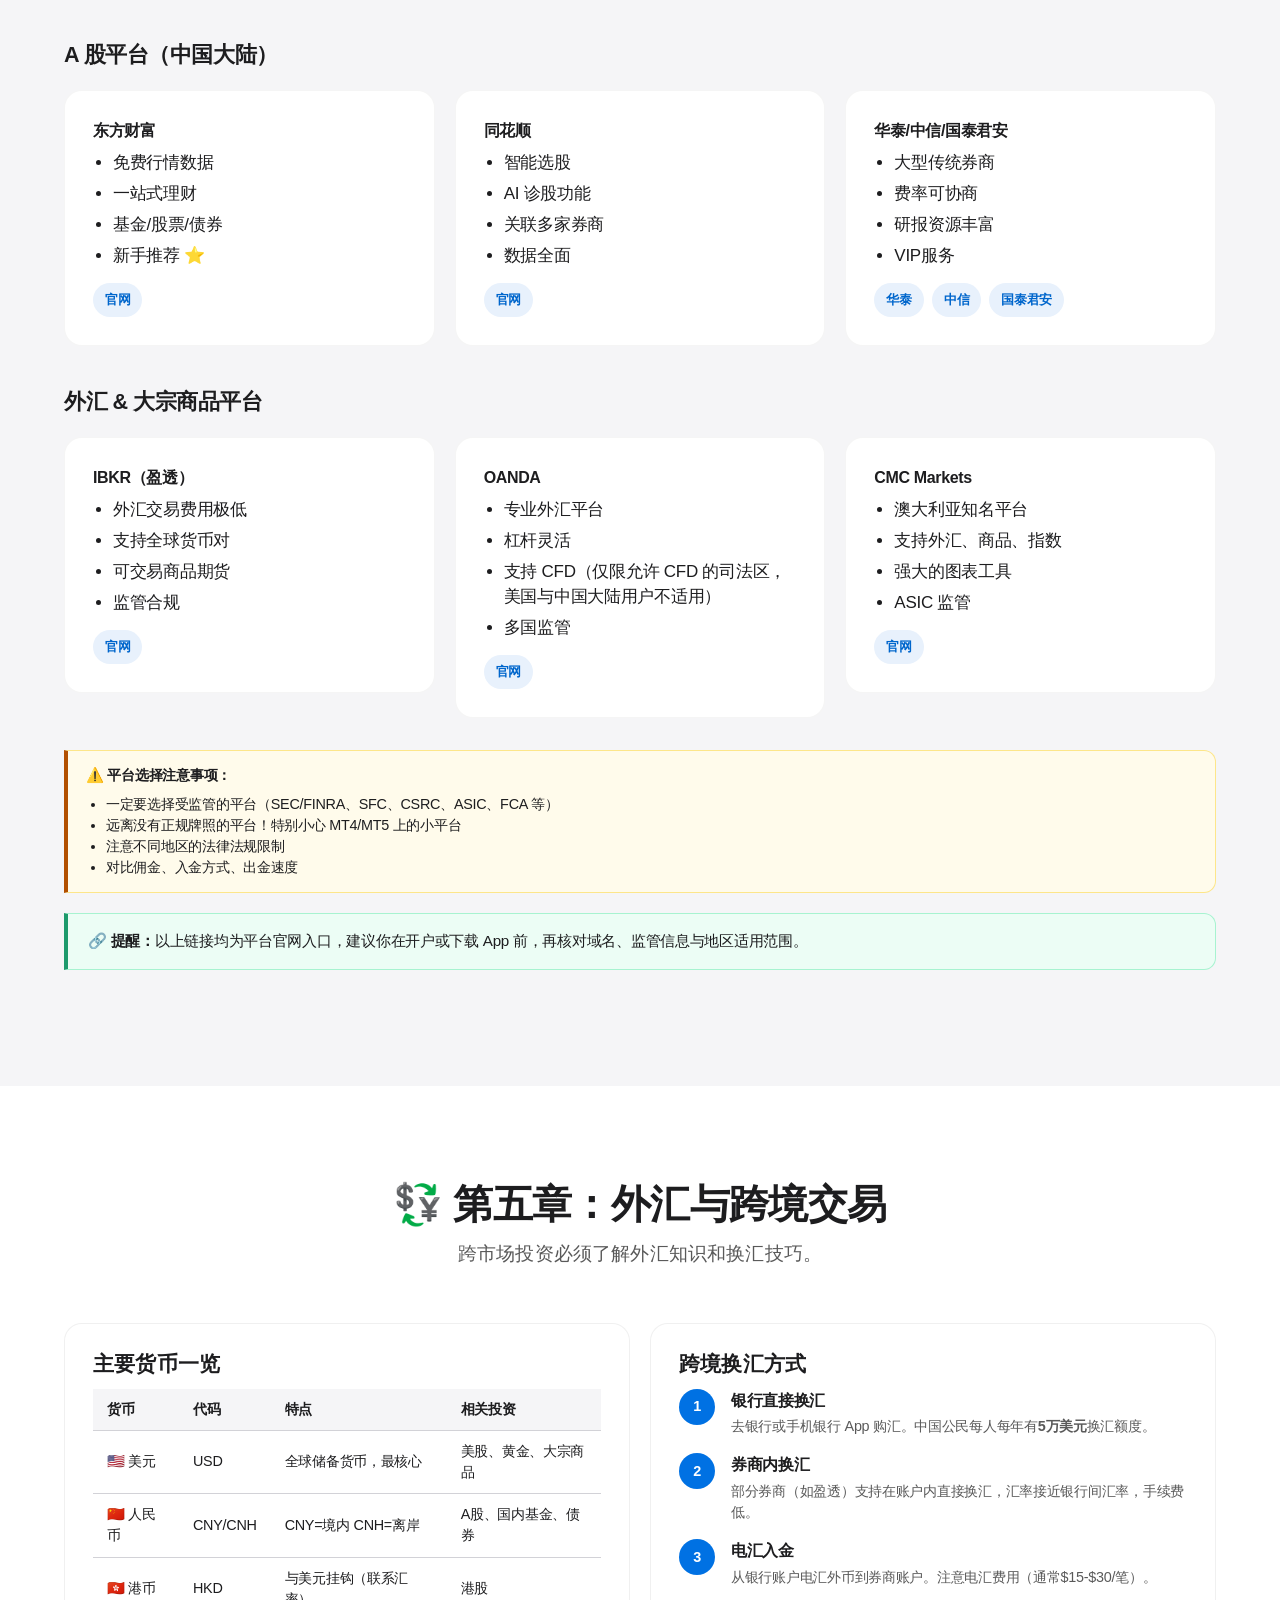
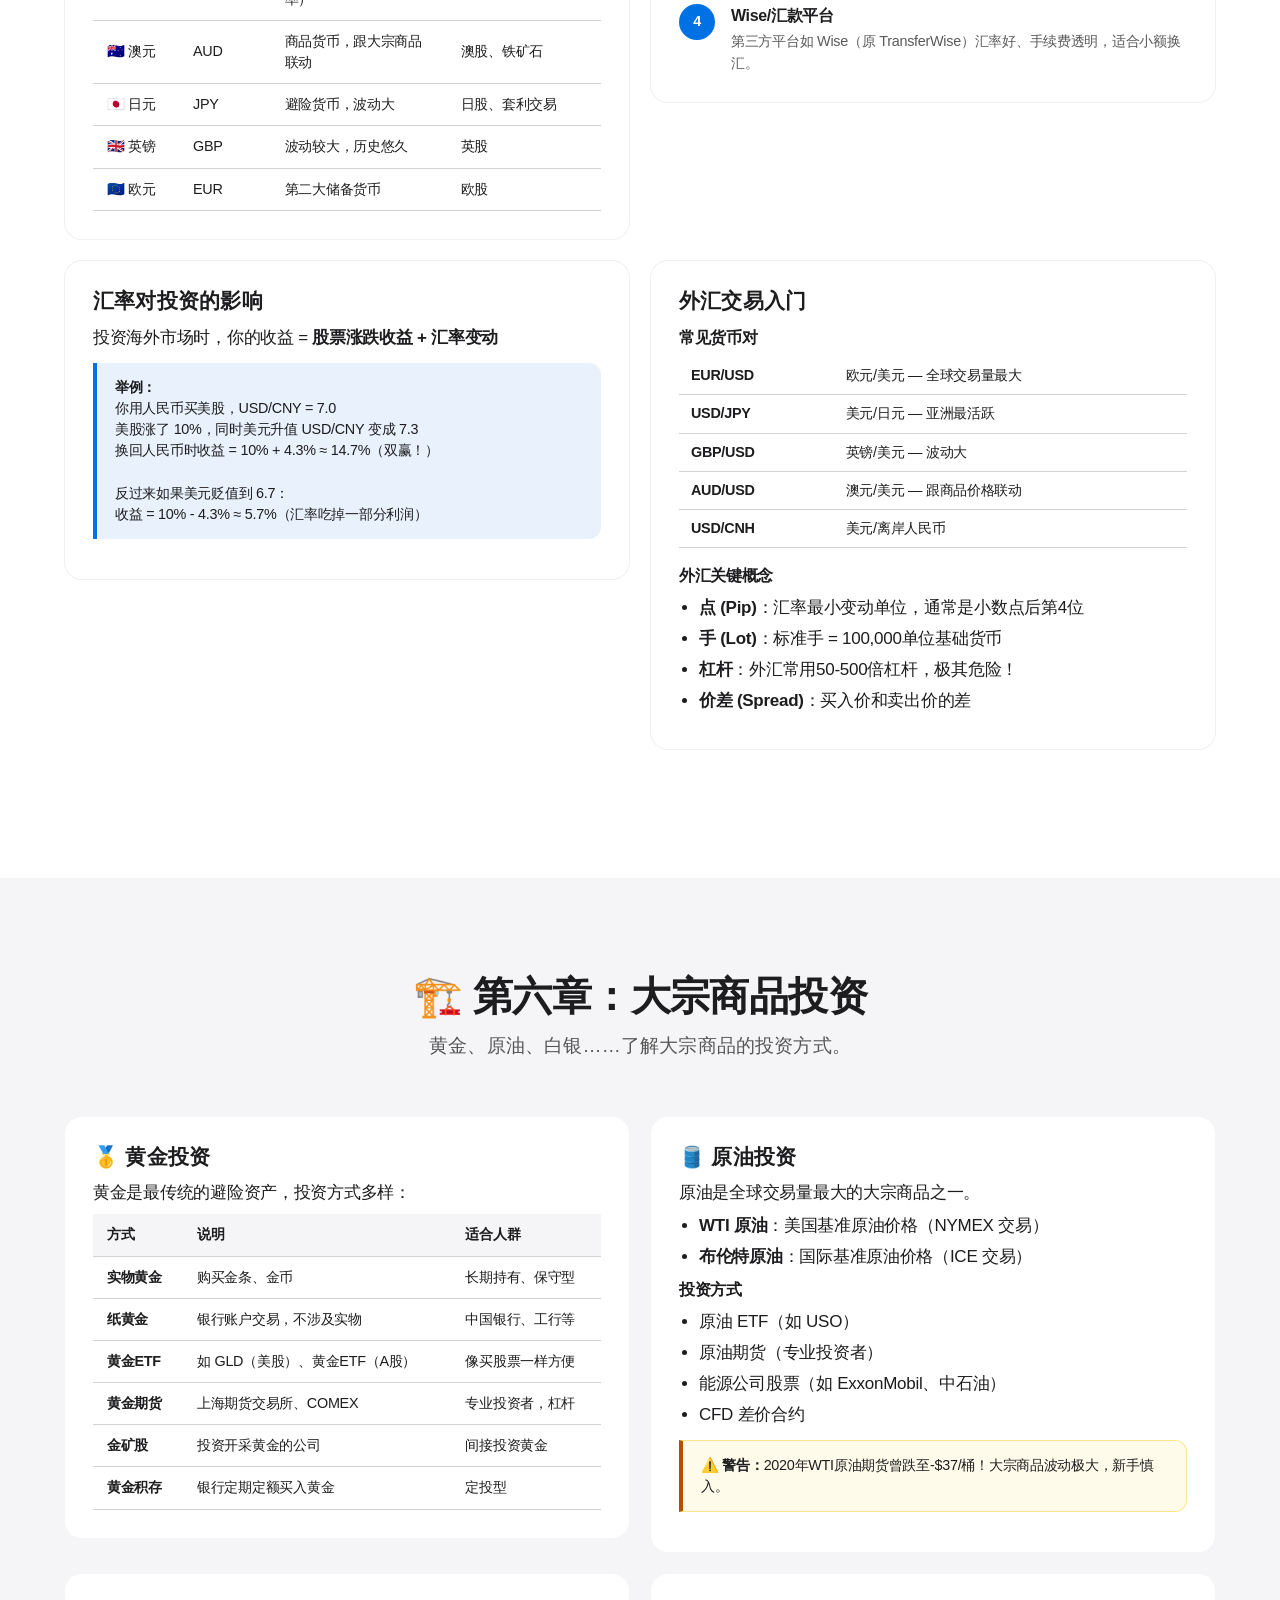
==== commit 94c7d6be: "Add official broker website links" ====
--- a/index.html
+++ b/index.html
@@ -724,6 +724,9 @@
                         <li>入金：银行电汇</li>
                         <li>最低入金：无要求</li>
                     </ul>
+                    <div class="platform-links">
+                        <a href="https://www.interactivebrokers.com/" target="_blank" rel="noopener noreferrer">官网</a>
+                    </div>
                 </div>
                 <div class="card platform-card">
                     <h4>🟠 富途证券 (Futu/Moomoo)</h4>
@@ -735,6 +738,9 @@
                         <li>入金：银行转账、支持多种货币</li>
                         <li>海外版叫 Moomoo</li>
                     </ul>
+                    <div class="platform-links">
+                        <a href="https://www.futunn.com/" target="_blank" rel="noopener noreferrer">官网</a>
+                    </div>
                 </div>
                 <div class="card platform-card">
                     <h4>🟡 老虎证券 (Tiger Brokers)</h4>
@@ -745,6 +751,9 @@
                         <li>缺点：部分功能需付费</li>
                         <li>入金：银行电汇</li>
                     </ul>
+                    <div class="platform-links">
+                        <a href="https://www.itiger.com/" target="_blank" rel="noopener noreferrer">官网</a>
+                    </div>
                 </div>
             </div>
 
@@ -758,6 +767,9 @@
                         <li>适合美国居民</li>
                         <li>界面极简</li>
                     </ul>
+                    <div class="platform-links">
+                        <a href="https://robinhood.com/" target="_blank" rel="noopener noreferrer">官网</a>
+                    </div>
                 </div>
                 <div class="card platform-card">
                     <h4>Webull（微牛）</h4>
@@ -767,6 +779,9 @@
                         <li>分析工具丰富</li>
                         <li>支持中英文</li>
                     </ul>
+                    <div class="platform-links">
+                        <a href="https://www.webull.com/" target="_blank" rel="noopener noreferrer">官网</a>
+                    </div>
                 </div>
                 <div class="card platform-card">
                     <h4>Charles Schwab</h4>
@@ -776,6 +791,9 @@
                         <li>强大的研究工具</li>
                         <li>适合长期投资</li>
                     </ul>
+                    <div class="platform-links">
+                        <a href="https://www.schwab.com/" target="_blank" rel="noopener noreferrer">官网</a>
+                    </div>
                 </div>
             </div>
 
@@ -789,6 +807,9 @@
                         <li>基金/股票/债券</li>
                         <li>新手推荐 ⭐</li>
                     </ul>
+                    <div class="platform-links">
+                        <a href="https://www.eastmoney.com/" target="_blank" rel="noopener noreferrer">官网</a>
+                    </div>
                 </div>
                 <div class="card platform-card">
                     <h4>同花顺</h4>
@@ -798,6 +819,9 @@
                         <li>关联多家券商</li>
                         <li>数据全面</li>
                     </ul>
+                    <div class="platform-links">
+                        <a href="https://www.10jqka.com.cn/" target="_blank" rel="noopener noreferrer">官网</a>
+                    </div>
                 </div>
                 <div class="card platform-card">
                     <h4>华泰/中信/国泰君安</h4>
@@ -807,6 +831,11 @@
                         <li>研报资源丰富</li>
                         <li>VIP服务</li>
                     </ul>
+                    <div class="platform-links">
+                        <a href="https://www.htsc.com.cn/" target="_blank" rel="noopener noreferrer">华泰</a>
+                        <a href="https://www.cs.ecitic.com/" target="_blank" rel="noopener noreferrer">中信</a>
+                        <a href="https://www.gtja.com/" target="_blank" rel="noopener noreferrer">国泰君安</a>
+                    </div>
                 </div>
             </div>
 
@@ -820,6 +849,9 @@
                         <li>可交易商品期货</li>
                         <li>监管合规</li>
                     </ul>
+                    <div class="platform-links">
+                        <a href="https://www.interactivebrokers.com/" target="_blank" rel="noopener noreferrer">官网</a>
+                    </div>
                 </div>
                 <div class="card platform-card">
                     <h4>OANDA</h4>
@@ -829,6 +861,9 @@
                         <li>支持 CFD（仅限允许 CFD 的司法区，美国与中国大陆用户不适用）</li>
                         <li>多国监管</li>
                     </ul>
+                    <div class="platform-links">
+                        <a href="https://www.oanda.com/" target="_blank" rel="noopener noreferrer">官网</a>
+                    </div>
                 </div>
                 <div class="card platform-card">
                     <h4>CMC Markets</h4>
@@ -838,6 +873,9 @@
                         <li>强大的图表工具</li>
                         <li>ASIC 监管</li>
                     </ul>
+                    <div class="platform-links">
+                        <a href="https://www.cmcmarkets.com/" target="_blank" rel="noopener noreferrer">官网</a>
+                    </div>
                 </div>
             </div>
 
@@ -849,6 +887,9 @@
                     <li>注意不同地区的法律法规限制</li>
                     <li>对比佣金、入金方式、出金速度</li>
                 </ul>
+            </div>
+            <div class="tip-box">
+                <strong>🔗 提醒：</strong>以上链接均为平台官网入口，建议你在开户或下载 App 前，再核对域名、监管信息与地区适用范围。
             </div>
         </div>
     </section>
--- a/style.css
+++ b/style.css
@@ -671,6 +671,30 @@
     font-weight: 600;
 }
 
+.platform-links {
+    display: flex;
+    flex-wrap: wrap;
+    gap: 8px;
+    margin-top: 14px;
+}
+
+.platform-links a {
+    display: inline-flex;
+    align-items: center;
+    justify-content: center;
+    padding: 7px 12px;
+    border-radius: 999px;
+    background: var(--primary-light);
+    color: var(--primary-dark);
+    font-size: .84rem;
+    font-weight: 600;
+}
+
+.platform-links a:hover {
+    background: var(--primary);
+    color: #fff;
+}
+
 /* ============================== */
 /* 表格 */
 /* ============================== */
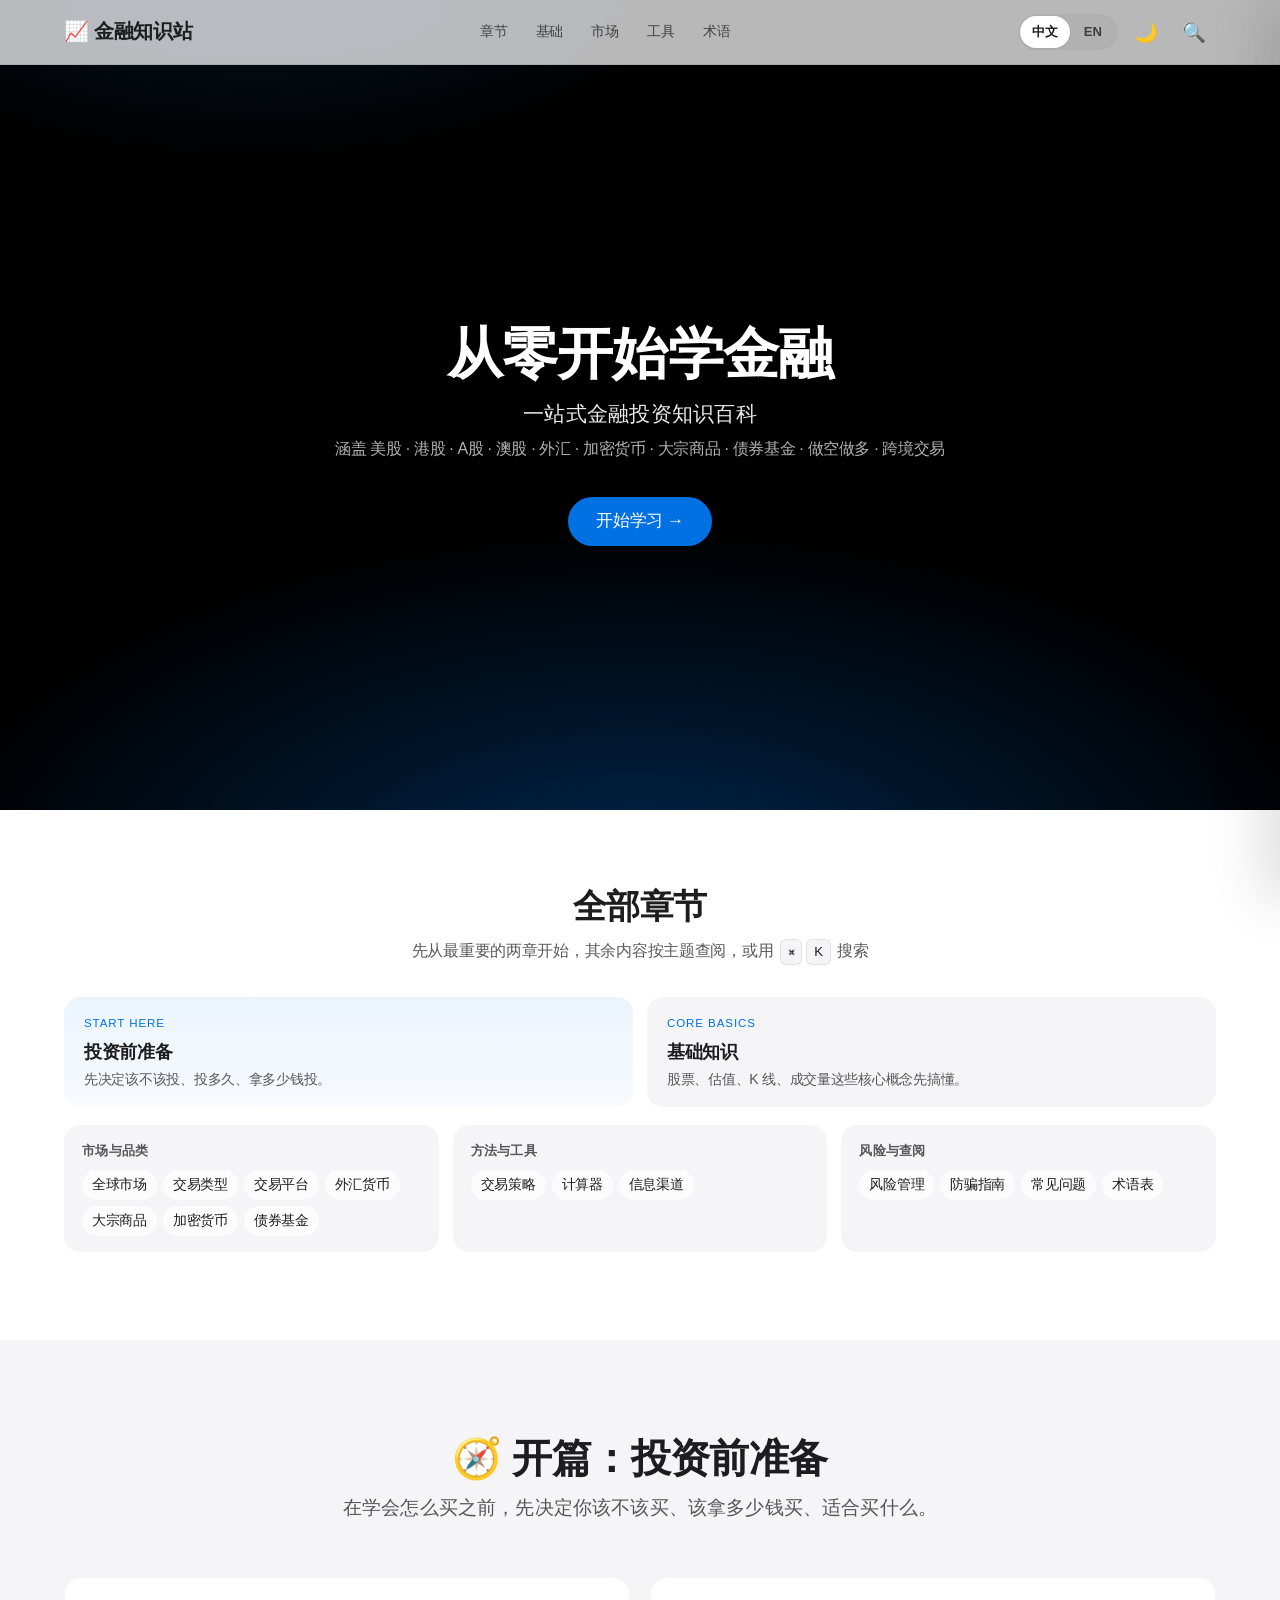
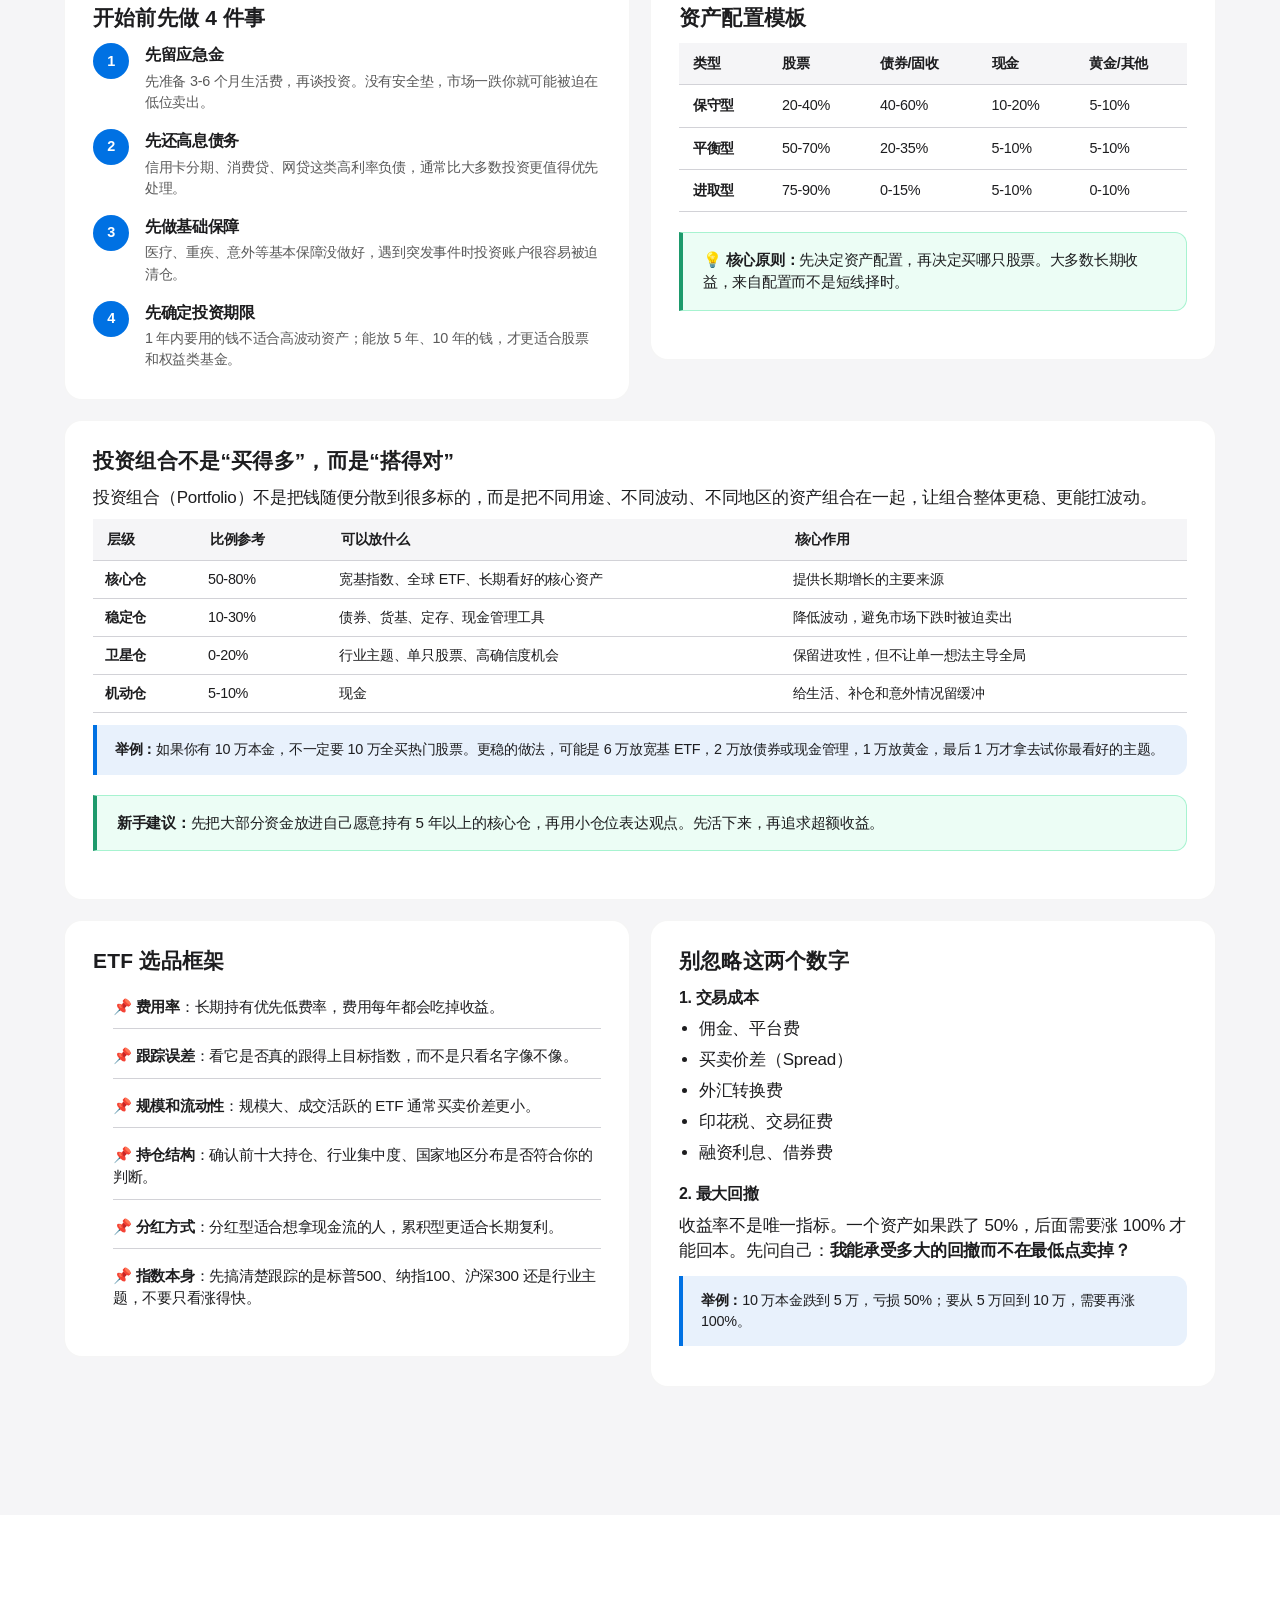
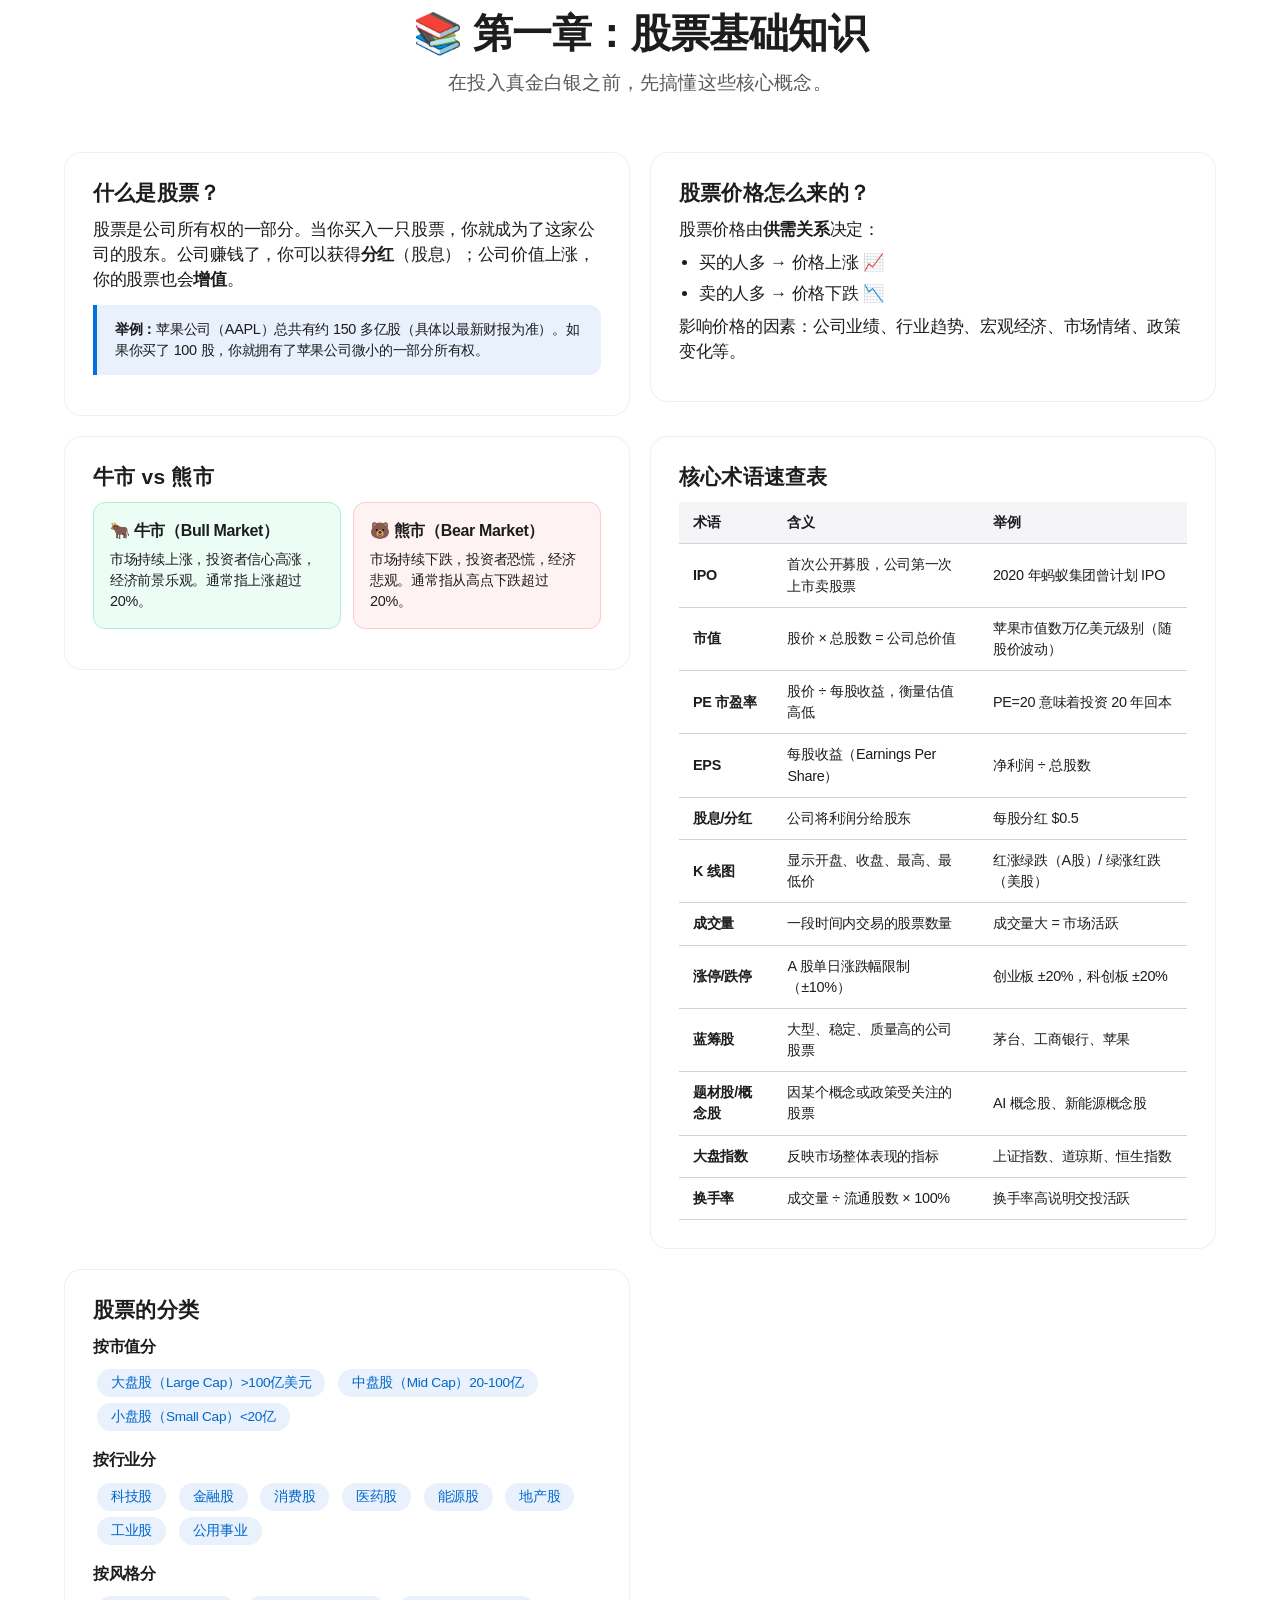
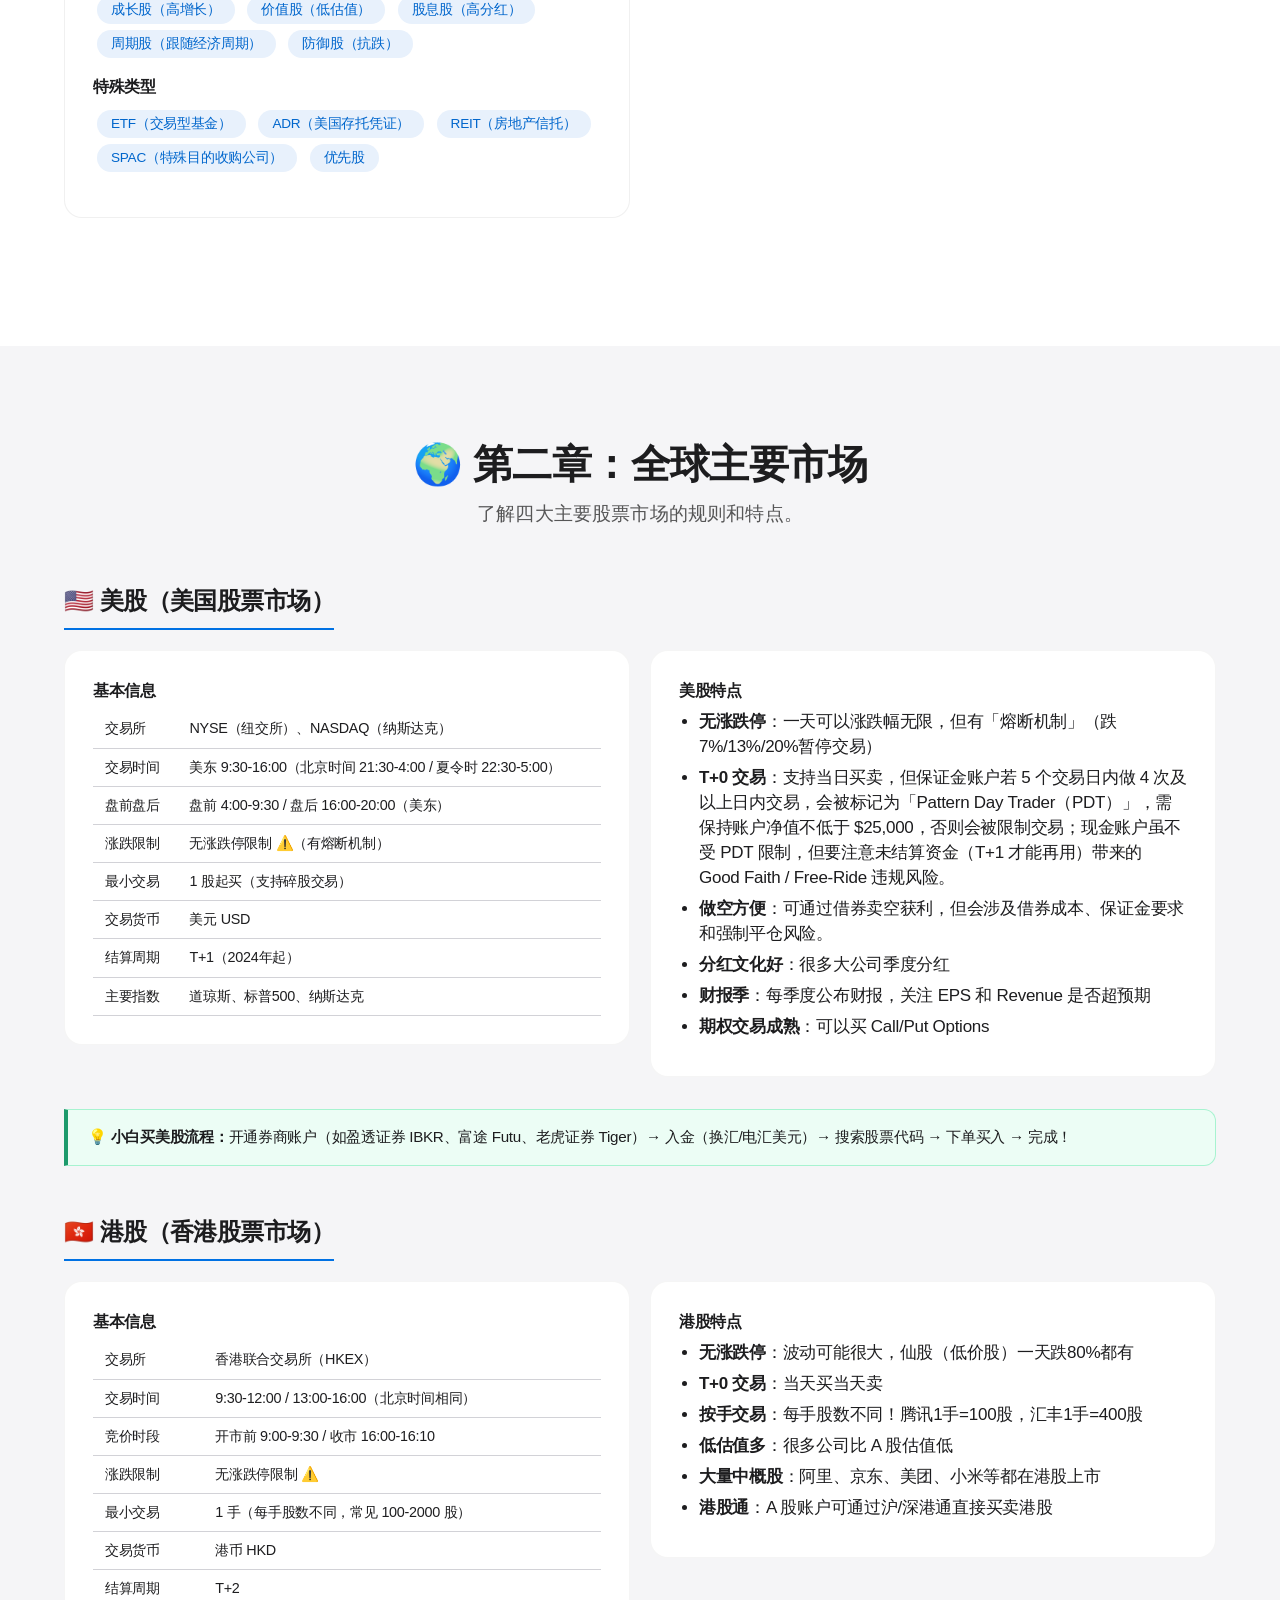
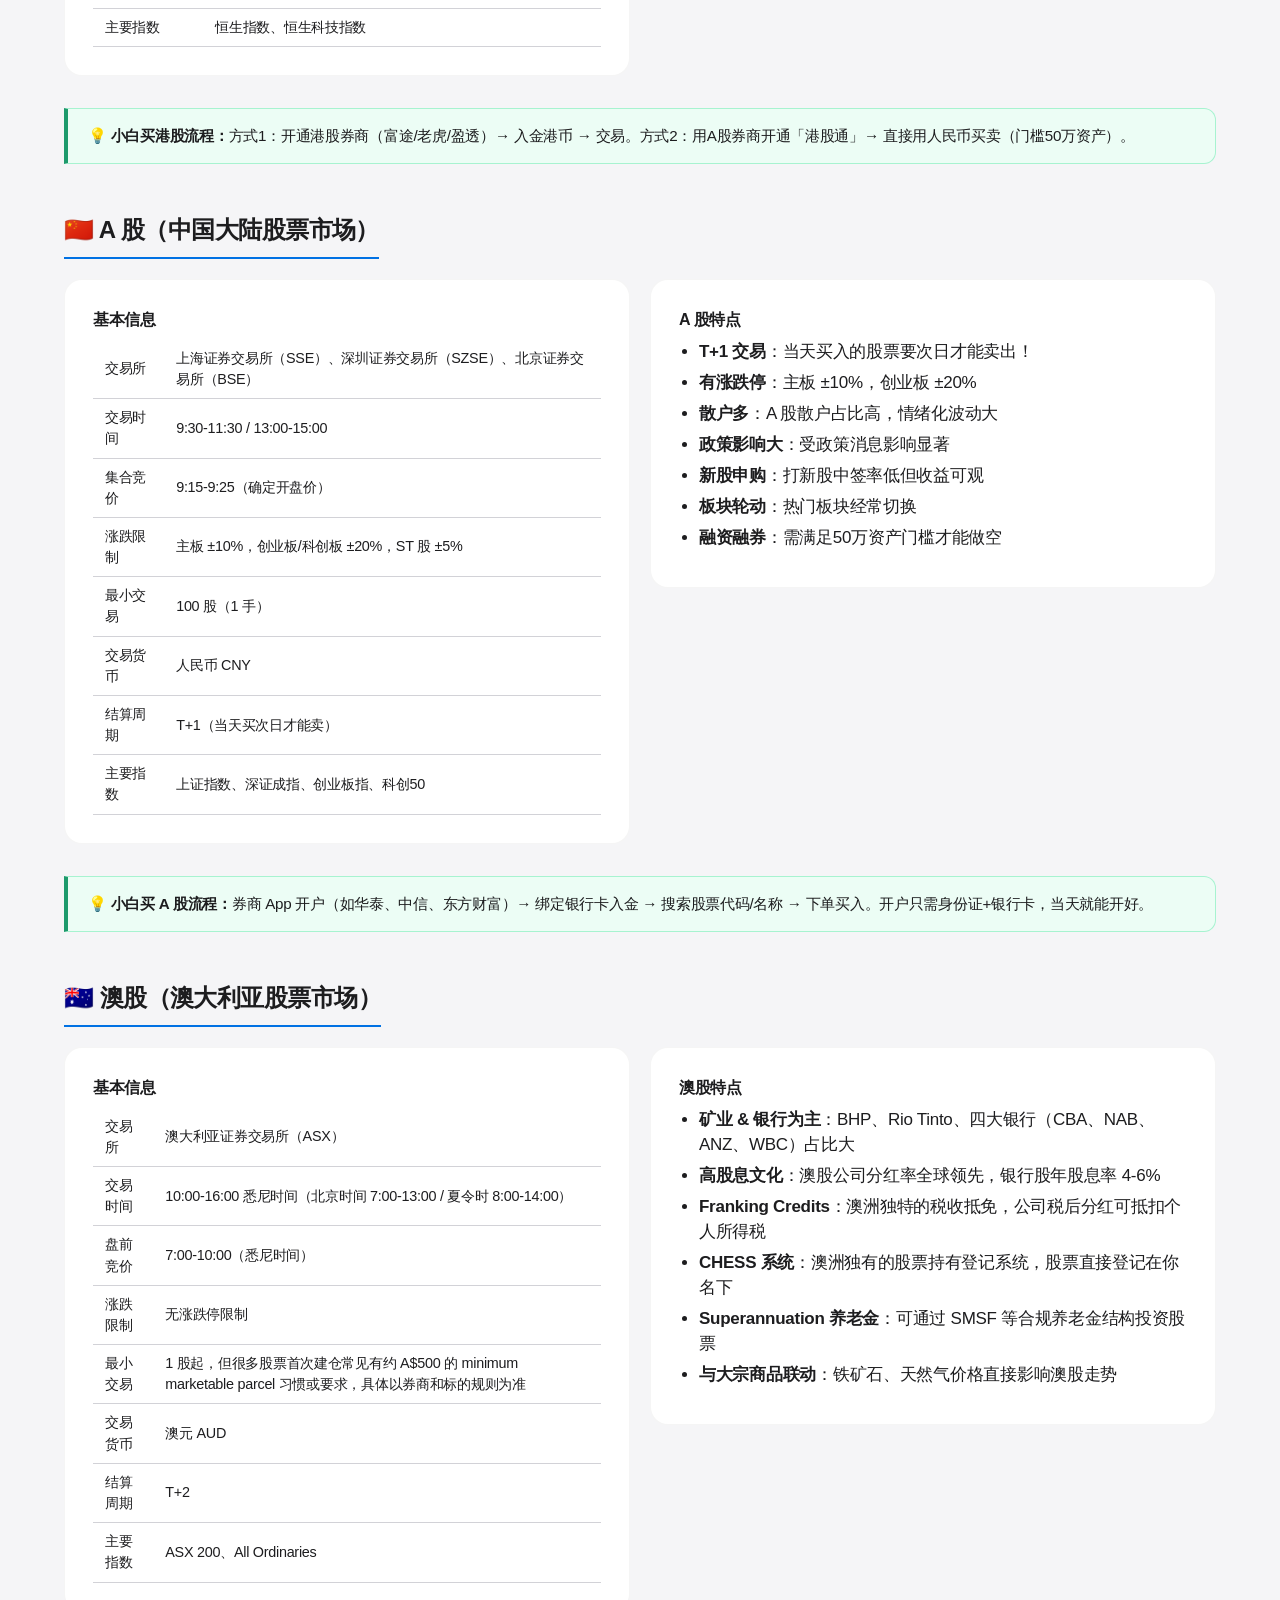
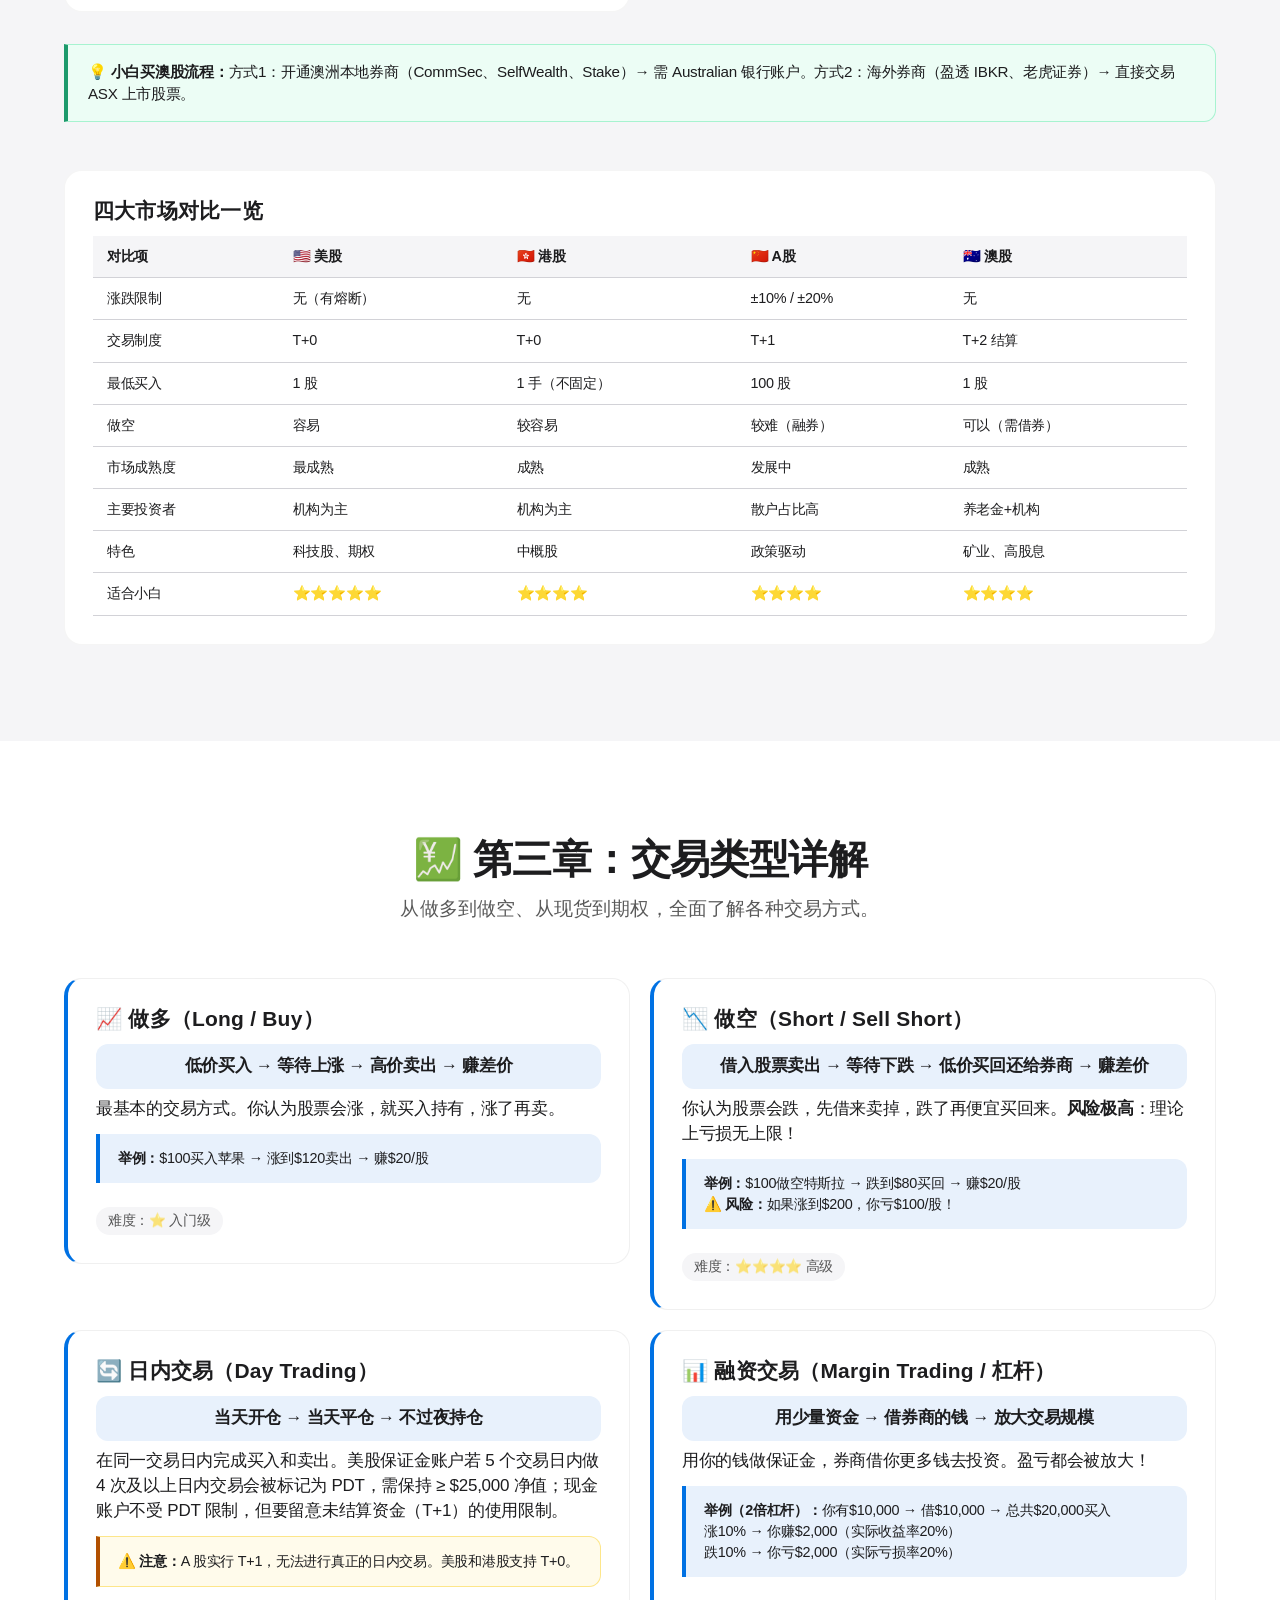
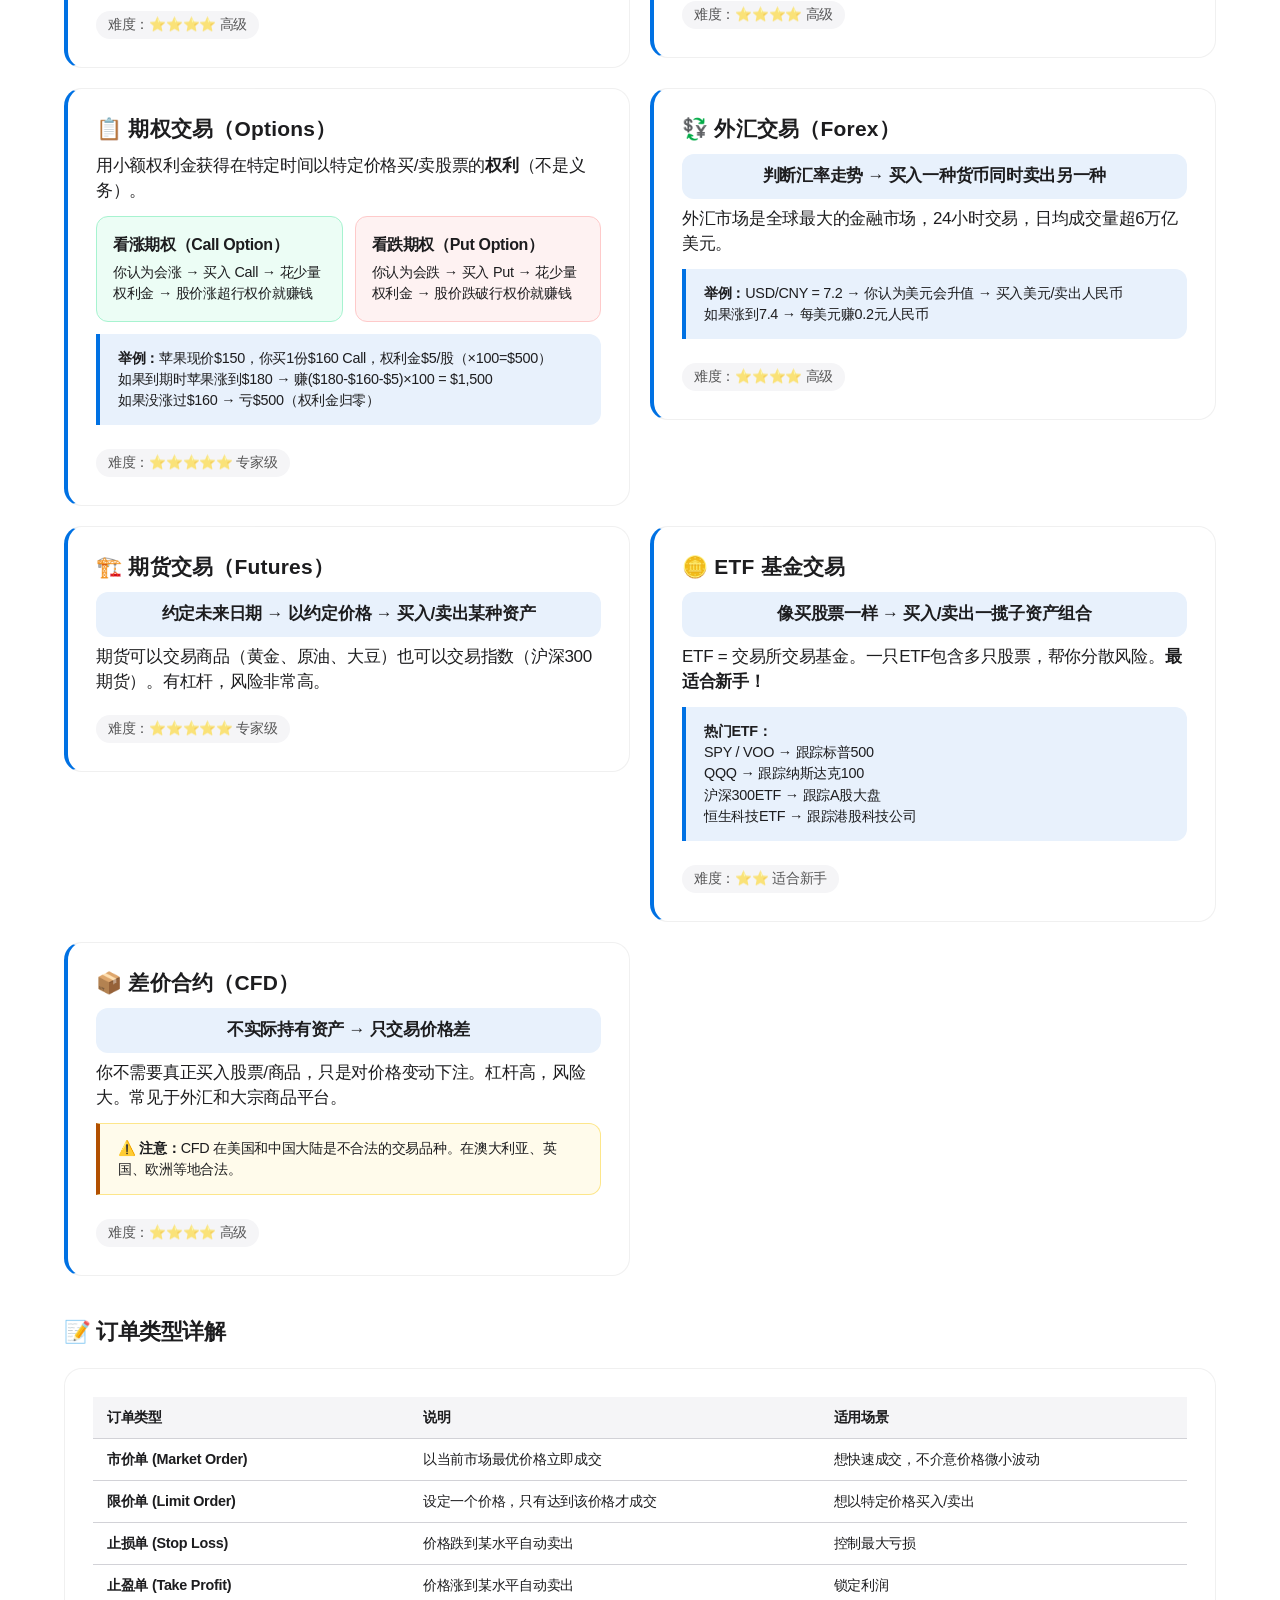
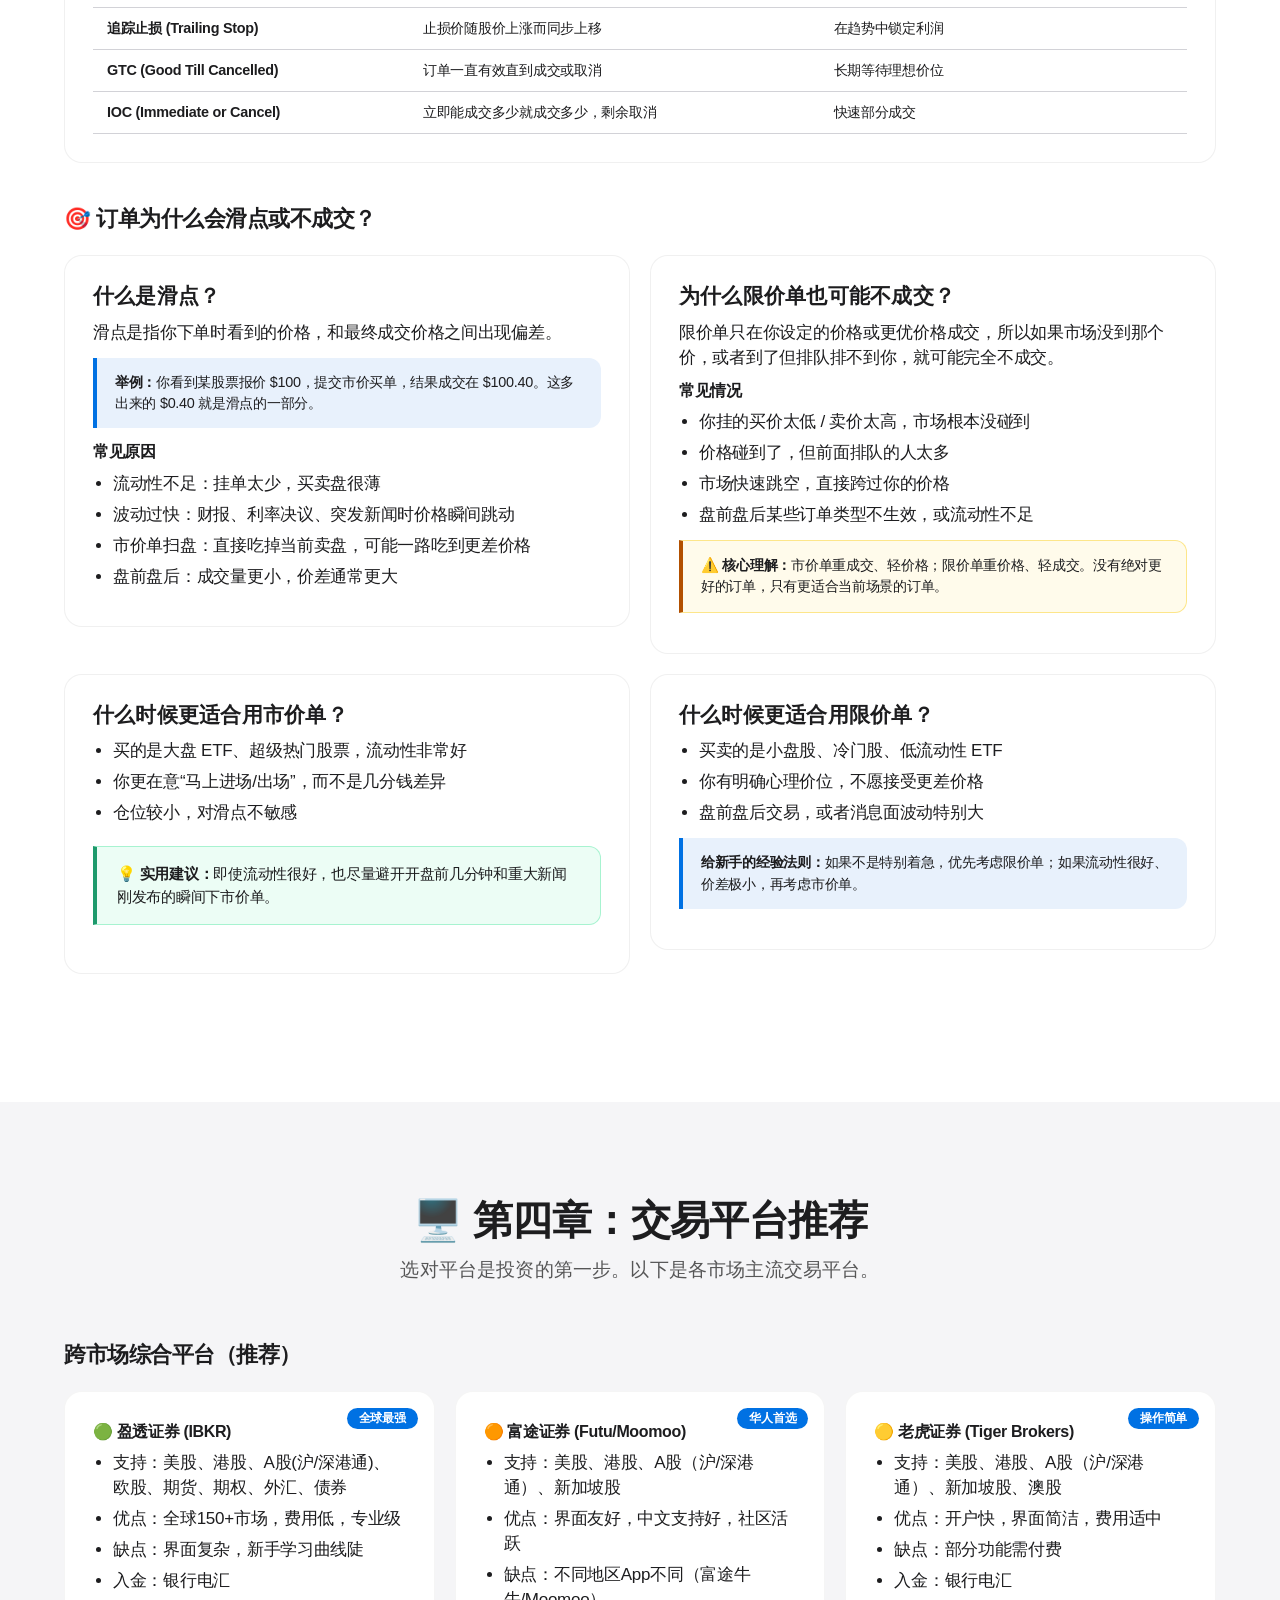
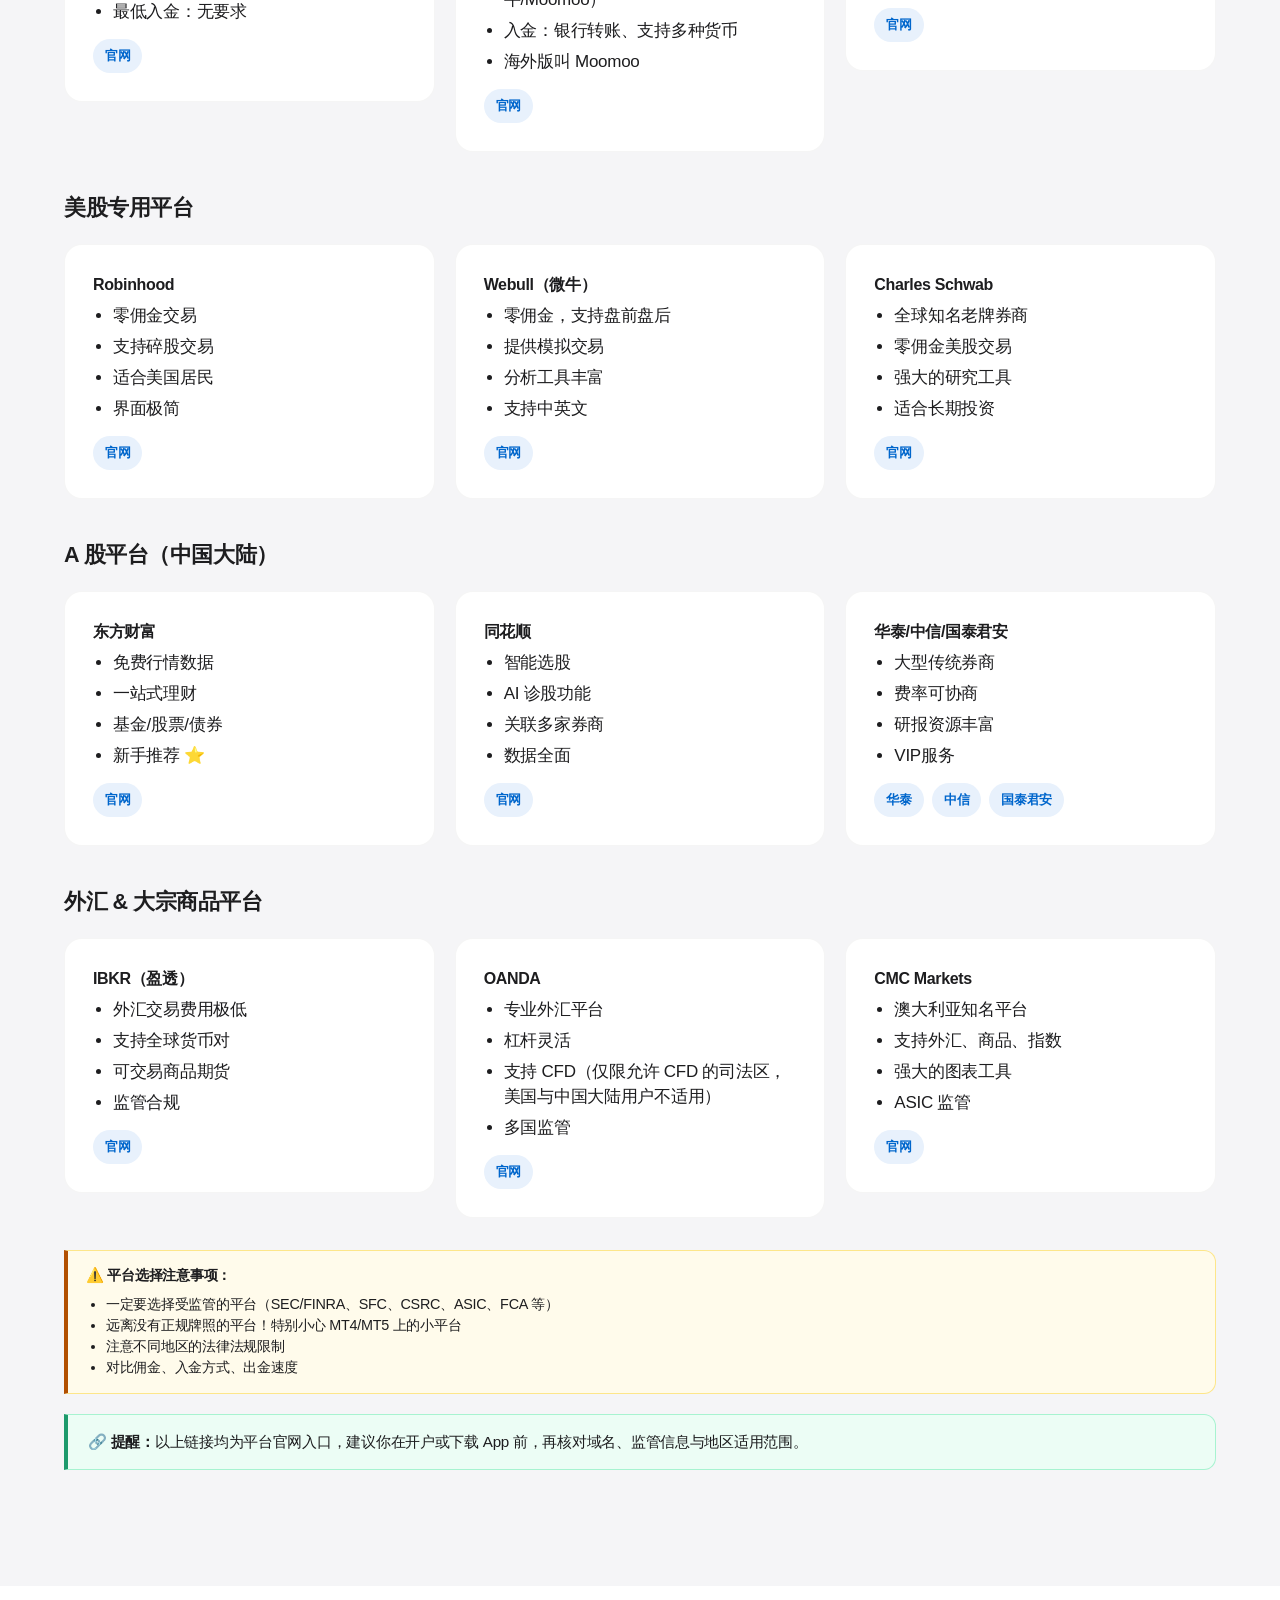
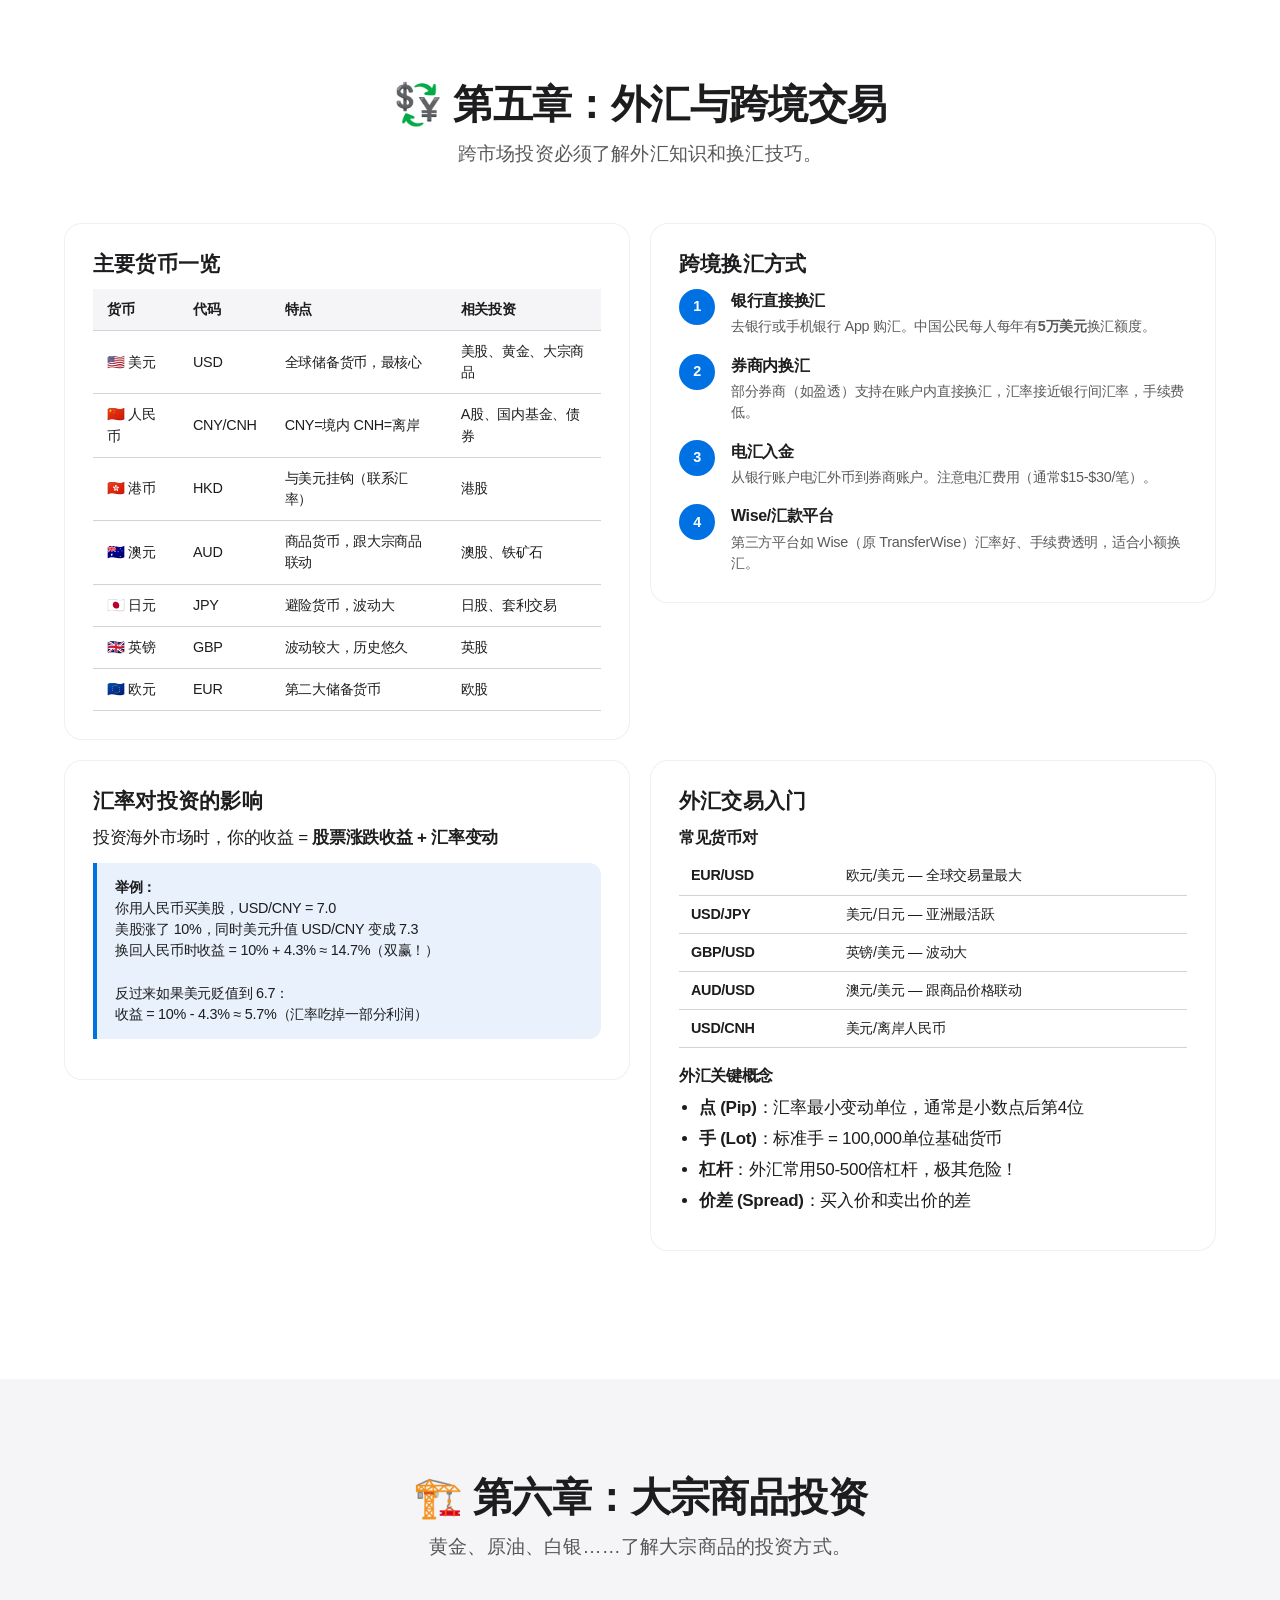
==== commit 6808929b: "Add portfolio construction and hedging modules" ====
--- a/index.html
+++ b/index.html
@@ -202,6 +202,28 @@
                     </table>
                     <div class="tip-box">
                         <strong>💡 核心原则：</strong>先决定资产配置，再决定买哪只股票。大多数长期收益，来自配置而不是短线择时。
+                    </div>
+                </div>
+
+                <div class="card full-width">
+                    <h3>投资组合不是“买得多”，而是“搭得对”</h3>
+                    <p>投资组合（Portfolio）不是把钱随便分散到很多标的，而是把不同用途、不同波动、不同地区的资产组合在一起，让组合整体更稳、更能扛波动。</p>
+                    <table class="info-table compact">
+                        <thead>
+                            <tr><th>层级</th><th>比例参考</th><th>可以放什么</th><th>核心作用</th></tr>
+                        </thead>
+                        <tbody>
+                            <tr><td><strong>核心仓</strong></td><td>50-80%</td><td>宽基指数、全球 ETF、长期看好的核心资产</td><td>提供长期增长的主要来源</td></tr>
+                            <tr><td><strong>稳定仓</strong></td><td>10-30%</td><td>债券、货基、定存、现金管理工具</td><td>降低波动，避免市场下跌时被迫卖出</td></tr>
+                            <tr><td><strong>卫星仓</strong></td><td>0-20%</td><td>行业主题、单只股票、高确信度机会</td><td>保留进攻性，但不让单一想法主导全局</td></tr>
+                            <tr><td><strong>机动仓</strong></td><td>5-10%</td><td>现金</td><td>给生活、补仓和意外情况留缓冲</td></tr>
+                        </tbody>
+                    </table>
+                    <div class="example-box">
+                        <strong>举例：</strong>如果你有 10 万本金，不一定要 10 万全买热门股票。更稳的做法，可能是 6 万放宽基 ETF，2 万放债券或现金管理，1 万放黄金，最后 1 万才拿去试你最看好的主题。
+                    </div>
+                    <div class="tip-box">
+                        <strong>新手建议：</strong>先把大部分资金放进自己愿意持有 5 年以上的核心仓，再用小仓位表达观点。先活下来，再追求超额收益。
                     </div>
                 </div>
 
@@ -1834,6 +1856,28 @@
                             <h4>6. 了解税务</h4>
                             <p>不同市场税务规则差异很大，取决于税务居民身份、持有方式、券商归集和税收协定。下单前最好确认你所在地区的最新税务要求。</p>
                         </div>
+                    </div>
+                </div>
+
+                <div class="card full-width">
+                    <h3>🧩 什么是对冲（Hedging）</h3>
+                    <p>对冲的目的不是把收益拉满，而是在你已经暴露于某种风险时，用另一个仓位去抵消一部分波动和损失。它的重点是“少亏一点”，不是“再赌一次”。</p>
+                    <table class="info-table compact">
+                        <thead>
+                            <tr><th>概念</th><th>你在做什么</th><th>典型例子</th></tr>
+                        </thead>
+                        <tbody>
+                            <tr><td><strong>资产配置</strong></td><td>提前把股票、债券、现金、黄金按比例搭好</td><td>长期持有 60% 股票 + 30% 债券 + 10% 现金</td></tr>
+                            <tr><td><strong>对冲</strong></td><td>针对已经存在的某个风险，额外加一个防守仓位</td><td>担心股市大跌时留更多现金，或用黄金、债券、反向工具降低冲击</td></tr>
+                        </tbody>
+                    </table>
+                    <ul class="tips-list">
+                        <li>🛡️ <strong>新手最常见的轻量对冲</strong>：保留现金、搭配债券或黄金、不要把仓位集中在单一市场或单一行业。</li>
+                        <li>💱 <strong>跨境投资也有风险暴露</strong>：如果你未来花的是人民币或澳元，就别让全部资产都暴露在同一种外币波动里。</li>
+                        <li>⚙️ <strong>进阶对冲工具</strong>：期权、反向 ETF、外汇套保都能做对冲，但成本、杠杆和执行难度更高，入门阶段不适合重仓使用。</li>
+                    </ul>
+                    <div class="warning-box">
+                        <strong>注意：</strong>对冲不是免费午餐。它通常会牺牲一部分收益、增加交易成本，工具用错还可能放大风险。对大多数新手来说，先把仓位控制和投资组合搭好，比一上来学复杂对冲更重要。
                     </div>
                 </div>
 
